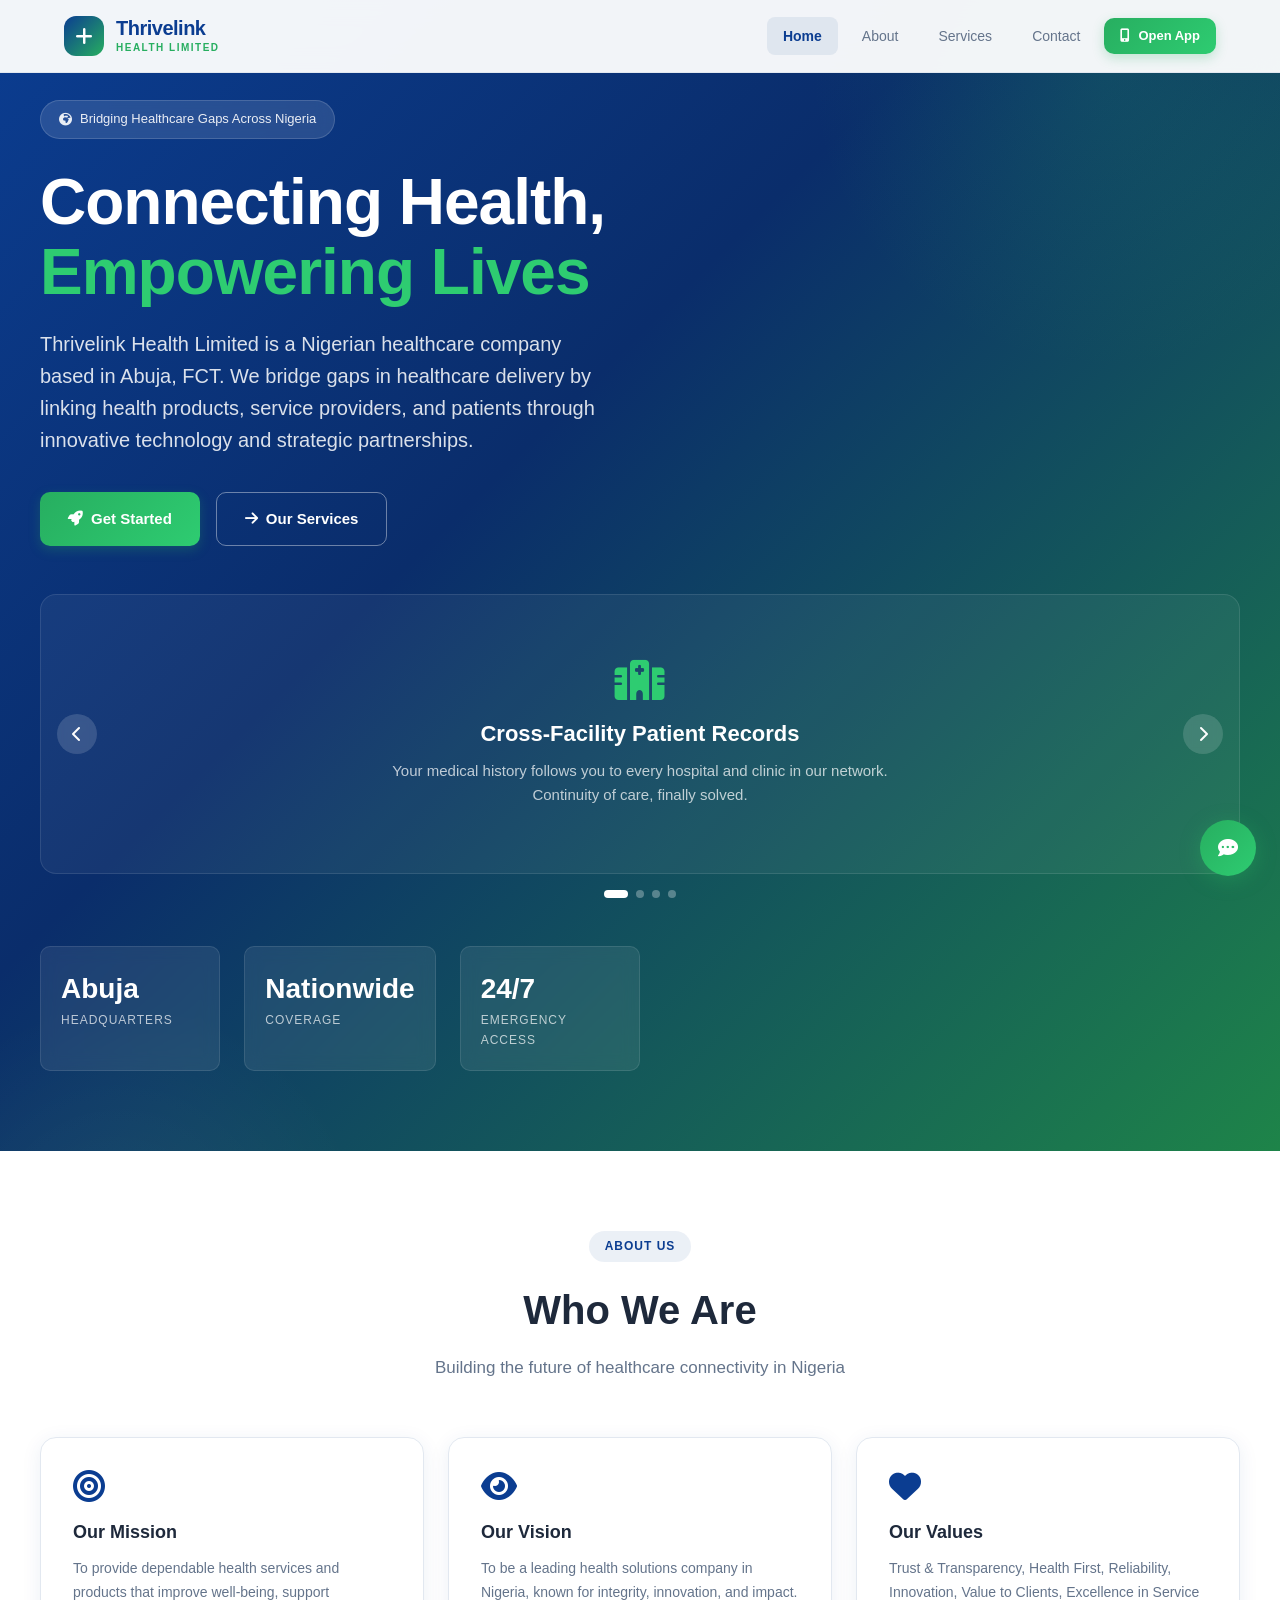
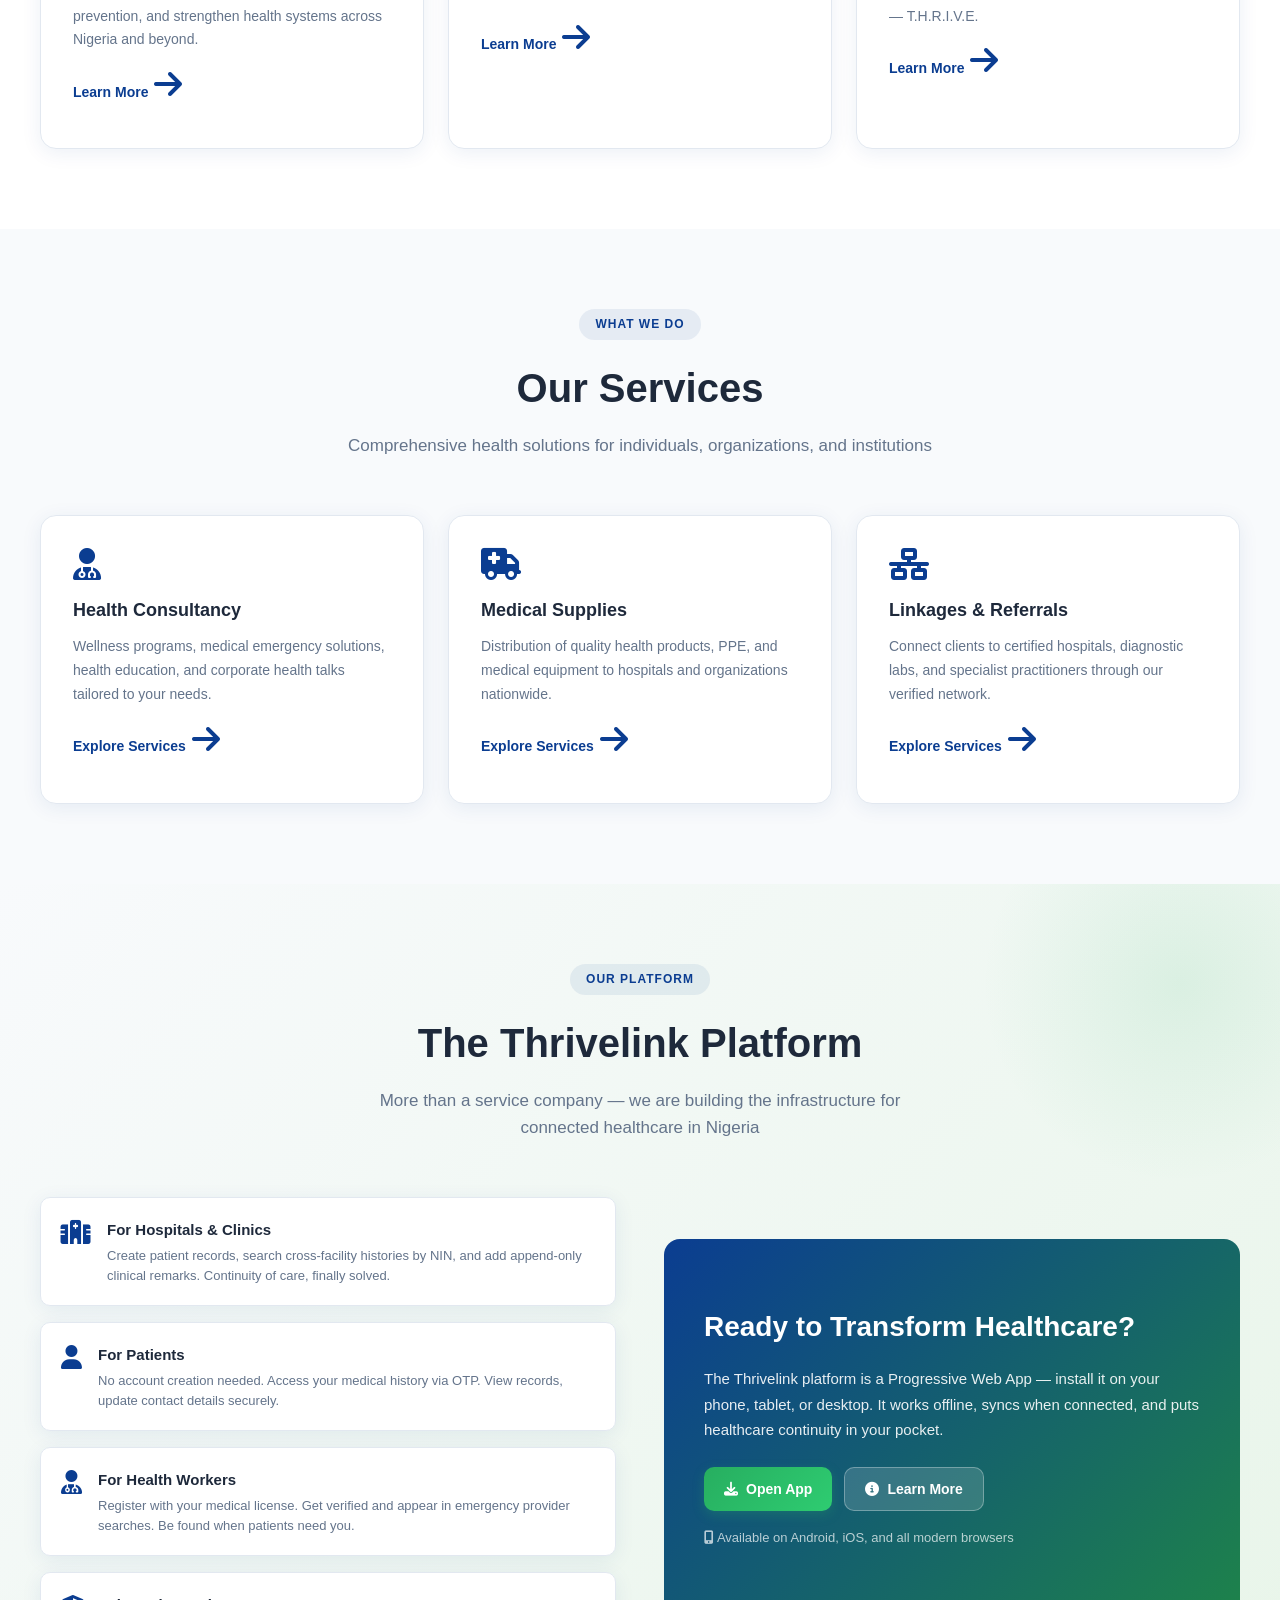
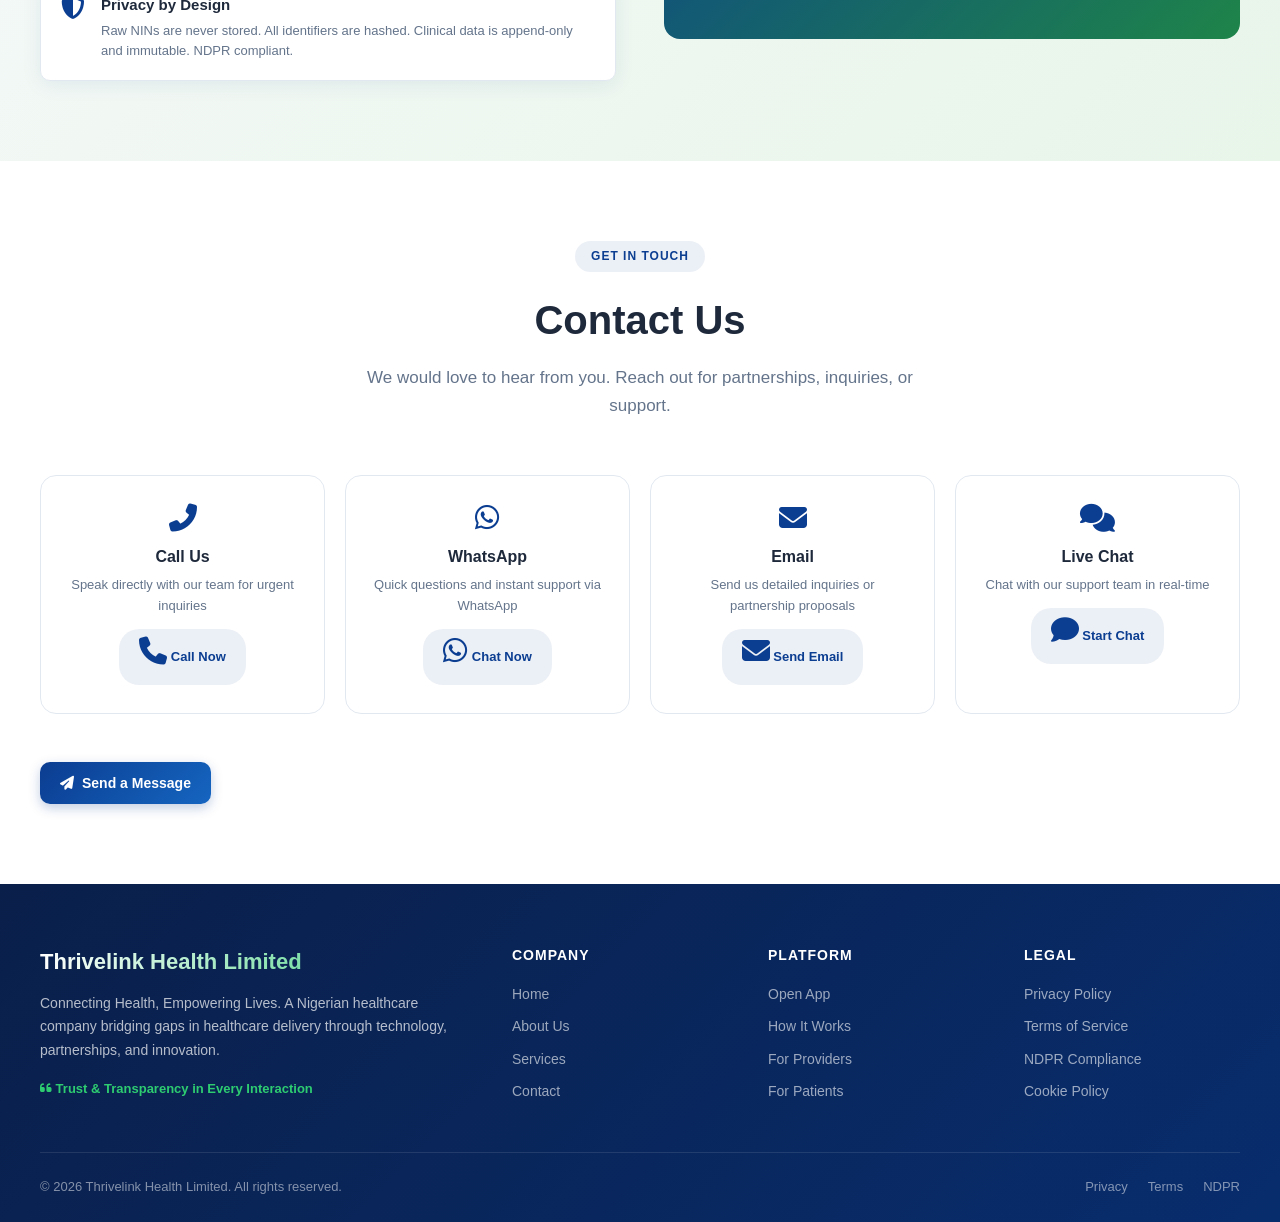
==== index.html @ 3311fa69 "Add files via upload" ====
<!DOCTYPE html>
<html lang="en">
<head>
<meta charset="UTF-8">
<meta name="viewport" content="width=device-width, initial-scale=1.0, maximum-scale=1.0, user-scalable=no">
<meta name="theme-color" content="#0B3D91">
<meta name="description" content="Thrivelink Health Limited — Connecting Health, Empowering Lives. Cross-facility patient medical records, health consultancy, and emergency care across Nigeria.">
<title>Thrivelink Health Limited</title>
<link rel="stylesheet" href="styles.css">
<link rel="stylesheet" href="https://cdnjs.cloudflare.com/ajax/libs/font-awesome/6.5.1/css/all.min.css">
<link rel="icon" href="data:image/svg+xml,%3Csvg xmlns='http://www.w3.org/2000/svg' viewBox='0 0 100 100'%3E%3Crect fill='%230B3D91' width='100' height='100' rx='20'/%3E%3Cpath fill='%2327AE60' d='M50 15 L55 35 L75 35 L60 50 L65 70 L50 58 L35 70 L40 50 L25 35 L45 35 Z'/%3E%3C/svg%3E">
</head>
<body>

<!-- TOAST -->
<div class="toast-container" id="toastContainer"></div>

<!-- HEADER -->
<header class="header">
  <div class="header-inner">
    <a href="index.html" class="header-logo">
      <div class="logo-mark"><i class="fas fa-plus"></i></div>
      <div class="logo-text-group">
        <div class="logo-name">Thrivelink</div>
        <div class="logo-tag">Health Limited</div>
      </div>
    </a>
    <nav class="header-nav">
      <a href="index.html" class="nav-link active">Home</a>
      <a href="about.html" class="nav-link">About</a>
      <a href="services.html" class="nav-link">Services</a>
      <a href="contact.html" class="nav-link">Contact</a>
      <a href="app.html" class="btn btn-green btn-sm"><i class="fas fa-mobile-alt"></i> Open App</a>
    </nav>
    <button class="mobile-menu-btn" onclick="toggleMobileNav()"><i class="fas fa-bars"></i></button>
  </div>
</header>

<!-- MOBILE NAV -->
<div class="mobile-nav-overlay" id="mobileNavOverlay" onclick="toggleMobileNav()"></div>
<div class="mobile-nav" id="mobileNav">
  <a href="index.html" class="nav-link" style="color:var(--deep-blue);font-weight:700;">Home</a>
  <a href="about.html" class="nav-link">About</a>
  <a href="services.html" class="nav-link">Services</a>
  <a href="contact.html" class="nav-link">Contact</a>
  <a href="app.html" class="btn btn-green"><i class="fas fa-mobile-alt"></i> Open App</a>
</div>

<!-- HERO -->
<section class="hero" id="home">
  <div class="hero-inner">
    <div class="hero-badge">
      <i class="fas fa-globe-africa"></i> Bridging Healthcare Gaps Across Nigeria
    </div>
    <h1>Connecting Health,<br><span class="highlight">Empowering Lives</span></h1>
    <p>Thrivelink Health Limited is a Nigerian healthcare company based in Abuja, FCT. We bridge gaps in healthcare delivery by linking health products, service providers, and patients through innovative technology and strategic partnerships.</p>
    <div class="hero-cta">
      <a href="app.html" class="btn btn-green"><i class="fas fa-rocket"></i> Get Started</a>
      <a href="services.html" class="btn btn-outline"><i class="fas fa-arrow-right"></i> Our Services</a>
    </div>

    <!-- SLIDESHOW -->
    <div class="slideshow-wrap">
      <div class="slideshow-container">
        <div class="slide active">
          <div class="slide-content">
            <i class="fas fa-hospital"></i>
            <h3>Cross-Facility Patient Records</h3>
            <p>Your medical history follows you to every hospital and clinic in our network. Continuity of care, finally solved.</p>
          </div>
        </div>
        <div class="slide">
          <div class="slide-content">
            <i class="fas fa-ambulance"></i>
            <h3>Emergency Care Access</h3>
            <p>Find the nearest hospital or health worker instantly when it matters most. Every second counts.</p>
          </div>
        </div>
        <div class="slide">
          <div class="slide-content">
            <i class="fas fa-shield-alt"></i>
            <h3>NIN-Hashed Security</h3>
            <p>Your National ID is never stored in plain text. Privacy by design. NDPR compliant from day one.</p>
          </div>
        </div>
        <div class="slide">
          <div class="slide-content">
            <i class="fas fa-mobile-alt"></i>
            <h3>Installable Web App</h3>
            <p>Add Thrivelink to your home screen. Works offline. Always available. No app store required.</p>
          </div>
        </div>
        <button class="slide-nav prev" onclick="prevSlide()"><i class="fas fa-chevron-left"></i></button>
        <button class="slide-nav next" onclick="nextSlide()"><i class="fas fa-chevron-right"></i></button>
      </div>
      <div class="slide-dots">
        <button class="slide-dot active" onclick="goToSlide(0)"></button>
        <button class="slide-dot" onclick="goToSlide(1)"></button>
        <button class="slide-dot" onclick="goToSlide(2)"></button>
        <button class="slide-dot" onclick="goToSlide(3)"></button>
      </div>
    </div>

    <div class="hero-stats">
      <div class="hero-stat">
        <div class="num">Abuja</div>
        <div class="label">Headquarters</div>
      </div>
      <div class="hero-stat">
        <div class="num">Nationwide</div>
        <div class="label">Coverage</div>
      </div>
      <div class="hero-stat">
        <div class="num">24/7</div>
        <div class="label">Emergency Access</div>
      </div>
    </div>
  </div>
</section>

<!-- ABOUT PREVIEW -->
<section class="section" id="about">
  <div class="section-inner">
    <div class="section-header">
      <div class="badge">About Us</div>
      <h2>Who We Are</h2>
      <p>Building the future of healthcare connectivity in Nigeria</p>
    </div>
    <div class="preview-grid">
      <div class="preview-card">
        <i class="fas fa-bullseye"></i>
        <h3>Our Mission</h3>
        <p>To provide dependable health services and products that improve well-being, support prevention, and strengthen health systems across Nigeria and beyond.</p>
        <a href="about.html" class="read-more">Learn More <i class="fas fa-arrow-right"></i></a>
      </div>
      <div class="preview-card">
        <i class="fas fa-eye"></i>
        <h3>Our Vision</h3>
        <p>To be a leading health solutions company in Nigeria, known for integrity, innovation, and impact.</p>
        <a href="about.html" class="read-more">Learn More <i class="fas fa-arrow-right"></i></a>
      </div>
      <div class="preview-card">
        <i class="fas fa-heart"></i>
        <h3>Our Values</h3>
        <p>Trust & Transparency, Health First, Reliability, Innovation, Value to Clients, Excellence in Service — T.H.R.I.V.E.</p>
        <a href="about.html" class="read-more">Learn More <i class="fas fa-arrow-right"></i></a>
      </div>
    </div>
  </div>
</section>

<!-- SERVICES PREVIEW -->
<section class="section" style="background: var(--off-white);">
  <div class="section-inner">
    <div class="section-header">
      <div class="badge">What We Do</div>
      <h2>Our Services</h2>
      <p>Comprehensive health solutions for individuals, organizations, and institutions</p>
    </div>
    <div class="preview-grid">
      <div class="preview-card">
        <i class="fas fa-user-md"></i>
        <h3>Health Consultancy</h3>
        <p>Wellness programs, medical emergency solutions, health education, and corporate health talks tailored to your needs.</p>
        <a href="services.html" class="read-more">Explore Services <i class="fas fa-arrow-right"></i></a>
      </div>
      <div class="preview-card">
        <i class="fas fa-truck-medical"></i>
        <h3>Medical Supplies</h3>
        <p>Distribution of quality health products, PPE, and medical equipment to hospitals and organizations nationwide.</p>
        <a href="services.html" class="read-more">Explore Services <i class="fas fa-arrow-right"></i></a>
      </div>
      <div class="preview-card">
        <i class="fas fa-network-wired"></i>
        <h3>Linkages & Referrals</h3>
        <p>Connect clients to certified hospitals, diagnostic labs, and specialist practitioners through our verified network.</p>
        <a href="services.html" class="read-more">Explore Services <i class="fas fa-arrow-right"></i></a>
      </div>
    </div>
  </div>
</section>

<!-- PLATFORM CTA -->
<section class="section platform-section" id="platform">
  <div class="section-inner">
    <div class="section-header">
      <div class="badge">Our Platform</div>
      <h2>The Thrivelink Platform</h2>
      <p>More than a service company — we are building the infrastructure for connected healthcare in Nigeria</p>
    </div>
    <div class="platform-grid">
      <div class="platform-features">
        <div class="platform-feature">
          <i class="fas fa-hospital"></i>
          <div>
            <h4>For Hospitals & Clinics</h4>
            <p>Create patient records, search cross-facility histories by NIN, and add append-only clinical remarks. Continuity of care, finally solved.</p>
          </div>
        </div>
        <div class="platform-feature">
          <i class="fas fa-user"></i>
          <div>
            <h4>For Patients</h4>
            <p>No account creation needed. Access your medical history via OTP. View records, update contact details securely.</p>
          </div>
        </div>
        <div class="platform-feature">
          <i class="fas fa-user-md"></i>
          <div>
            <h4>For Health Workers</h4>
            <p>Register with your medical license. Get verified and appear in emergency provider searches. Be found when patients need you.</p>
          </div>
        </div>
        <div class="platform-feature">
          <i class="fas fa-shield-alt"></i>
          <div>
            <h4>Privacy by Design</h4>
            <p>Raw NINs are never stored. All identifiers are hashed. Clinical data is append-only and immutable. NDPR compliant.</p>
          </div>
        </div>
      </div>
      <div class="platform-visual">
        <h3>Ready to Transform Healthcare?</h3>
        <p>The Thrivelink platform is a Progressive Web App — install it on your phone, tablet, or desktop. It works offline, syncs when connected, and puts healthcare continuity in your pocket.</p>
        <div class="platform-cta">
          <a href="app.html" class="btn btn-green"><i class="fas fa-download"></i> Open App</a>
          <a href="services.html" class="btn" style="background:rgba(255,255,255,0.15);color:white;border:1px solid rgba(255,255,255,0.3);"><i class="fas fa-info-circle"></i> Learn More</a>
        </div>
        <p style="font-size:13px;opacity:0.7;margin-top:16px;"><i class="fas fa-mobile-alt"></i> Available on Android, iOS, and all modern browsers</p>
      </div>
    </div>
  </div>
</section>

<!-- CONTACT PREVIEW -->
<section class="section" id="contact">
  <div class="section-inner">
    <div class="section-header">
      <div class="badge">Get in Touch</div>
      <h2>Contact Us</h2>
      <p>We would love to hear from you. Reach out for partnerships, inquiries, or support.</p>
    </div>
    <div class="contact-grid">
      <div class="contact-card" onclick="contactNotAvailable('phone')">
        <div class="cc-icon"><i class="fas fa-phone-alt"></i></div>
        <h3>Call Us</h3>
        <p>Speak directly with our team for urgent inquiries</p>
        <span class="cc-action"><i class="fas fa-phone"></i> Call Now</span>
      </div>
      <div class="contact-card" onclick="contactNotAvailable('whatsapp')">
        <div class="cc-icon"><i class="fab fa-whatsapp"></i></div>
        <h3>WhatsApp</h3>
        <p>Quick questions and instant support via WhatsApp</p>
        <span class="cc-action"><i class="fab fa-whatsapp"></i> Chat Now</span>
      </div>
      <div class="contact-card" onclick="contactNotAvailable('email')">
        <div class="cc-icon"><i class="fas fa-envelope"></i></div>
        <h3>Email</h3>
        <p>Send us detailed inquiries or partnership proposals</p>
        <span class="cc-action"><i class="fas fa-envelope"></i> Send Email</span>
      </div>
      <div class="contact-card" onclick="toggleChat()">
        <div class="cc-icon"><i class="fas fa-comments"></i></div>
        <h3>Live Chat</h3>
        <p>Chat with our support team in real-time</p>
        <span class="cc-action"><i class="fas fa-comment"></i> Start Chat</span>
      </div>
    </div>
    <div class="text-center">
      <a href="contact.html" class="btn btn-primary"><i class="fas fa-paper-plane"></i> Send a Message</a>
    </div>
  </div>
</section>

<!-- FOOTER -->
<footer class="footer">
  <div class="footer-inner">
    <div class="footer-grid">
      <div class="footer-brand">
        <div class="footer-logo">Thrivelink Health Limited</div>
        <p>Connecting Health, Empowering Lives. A Nigerian healthcare company bridging gaps in healthcare delivery through technology, partnerships, and innovation.</p>
        <div class="footer-tagline"><i class="fas fa-quote-left"></i> Trust & Transparency in Every Interaction</div>
      </div>
      <div class="footer-col">
        <h4>Company</h4>
        <a href="index.html">Home</a>
        <a href="about.html">About Us</a>
        <a href="services.html">Services</a>
        <a href="contact.html">Contact</a>
      </div>
      <div class="footer-col">
        <h4>Platform</h4>
        <a href="app.html">Open App</a>
        <a href="services.html#platform">How It Works</a>
        <a href="about.html">For Providers</a>
        <a href="about.html">For Patients</a>
      </div>
      <div class="footer-col">
        <h4>Legal</h4>
        <a href="#" onclick="showToast('Privacy Policy page coming soon', 'info'); return false;">Privacy Policy</a>
        <a href="#" onclick="showToast('Terms of Service page coming soon', 'info'); return false;">Terms of Service</a>
        <a href="#" onclick="showToast('NDPR Compliance page coming soon', 'info'); return false;">NDPR Compliance</a>
        <a href="#" onclick="showToast('Cookie Policy page coming soon', 'info'); return false;">Cookie Policy</a>
      </div>
    </div>
    <div class="footer-bottom">
      <p>© 2026 Thrivelink Health Limited. All rights reserved.</p>
      <div class="footer-links">
        <a href="#" onclick="showToast('Privacy Policy page coming soon', 'info'); return false;">Privacy</a>
        <a href="#" onclick="showToast('Terms of Service page coming soon', 'info'); return false;">Terms</a>
        <a href="#" onclick="showToast('NDPR Compliance page coming soon', 'info'); return false;">NDPR</a>
      </div>
    </div>
  </div>
</footer>

<!-- FAB CHAT -->
<button class="fab-chat" onclick="toggleChat()" title="Chat with Support"><i class="fas fa-comment-dots"></i></button>
<div class="chat-widget" id="chatWidget">
  <div class="chat-header">
    <i class="fas fa-robot"></i>
    <div>
      <h4>Thrivelink Support</h4>
      <p>Typically replies instantly</p>
    </div>
    <button class="ch-close" onclick="toggleChat()"><i class="fas fa-times"></i></button>
  </div>
  <div class="chat-body" id="chatBody">
    <div class="chat-msg bot">Hello! Welcome to Thrivelink Health. How can I assist you today?</div>
  </div>
  <div class="chat-footer">
    <input type="text" id="chatInput" placeholder="Type a message..." onkeydown="if(event.key==='Enter')sendChatMessage()">
    <button onclick="sendChatMessage()"><i class="fas fa-paper-plane"></i></button>
  </div>
</div>

<script src="script.js"></script>
</body>
</html>
---- styles.css ----
/* Thrivelink Health — Brand Website */
:root {
  --deep-blue: #0B3D91;
  --deep-blue-dark: #082d6d;
  --deep-blue-light: #1565C0;
  --green: #27AE60;
  --green-light: #2ECC71;
  --green-dark: #1E8449;
  --white: #FFFFFF;
  --off-white: #F8FAFC;
  --light-gray: #F1F5F9;
  --text: #1E293B;
  --text-light: #64748B;
  --text-muted: #94A3B8;
  --border: #E2E8F0;
  --danger: #DC2626;
  --shadow: 0 4px 20px rgba(11,61,145,0.08);
  --shadow-lg: 0 12px 40px rgba(11,61,145,0.12);
  --radius: 16px;
  --radius-sm: 10px;
}
* { margin:0; padding:0; box-sizing:border-box; -webkit-tap-highlight-color:transparent; }
html { scroll-behavior:smooth; }
body {
  font-family: -apple-system, BlinkMacSystemFont, 'Segoe UI', Roboto, 'Helvetica Neue', Arial, sans-serif;
  background: var(--white); color: var(--text); line-height: 1.6; overflow-x: hidden;
}
::-webkit-scrollbar { width: 6px; }
::-webkit-scrollbar-track { background: var(--light-gray); }
::-webkit-scrollbar-thumb { background: var(--deep-blue); border-radius: 3px; }

/* === HEADER === */
.header {
  position: fixed; top:0; left:0; right:0; z-index: 1000;
  background: rgba(255,255,255,0.95); backdrop-filter: blur(12px);
  border-bottom: 1px solid var(--border); transition: all 0.3s ease;
}
.header-inner {
  max-width: 1200px; margin:0 auto; padding: 0 24px;
  display: flex; align-items: center; justify-content: space-between; height: 72px;
}
.header-logo {
  display: flex; align-items: center; gap: 12px; text-decoration: none;
}
.header-logo .logo-mark {
  width: 40px; height: 40px; border-radius: 12px;
  background: linear-gradient(135deg, var(--deep-blue), var(--green));
  display: flex; align-items: center; justify-content: center;
  color: white; font-size: 20px; font-weight: 800;
}
.header-logo .logo-text-group { display: flex; flex-direction: column; }
.header-logo .logo-name {
  font-size: 20px; font-weight: 800; color: var(--deep-blue);
  letter-spacing: -0.5px; line-height: 1.2;
}
.header-logo .logo-tag {
  font-size: 10px; color: var(--green); font-weight: 600;
  letter-spacing: 1.5px; text-transform: uppercase;
}
.header-nav { display: flex; align-items: center; gap: 8px; }
.nav-link {
  padding: 8px 16px; border-radius: 8px; text-decoration: none;
  color: var(--text-light); font-size: 14px; font-weight: 500;
  transition: all 0.2s; border: none; background: none; cursor: pointer;
}
.nav-link:hover { color: var(--deep-blue); background: rgba(11,61,145,0.04); }
.nav-link.active { color: var(--deep-blue); background: rgba(11,61,145,0.08); font-weight: 600; }
.btn {
  display: inline-flex; align-items: center; justify-content: center; gap: 8px;
  padding: 10px 20px; border-radius: var(--radius-sm); border: none;
  font-size: 14px; font-weight: 600; cursor: pointer; transition: all 0.2s;
  text-decoration: none;
}
.btn-primary {
  background: linear-gradient(135deg, var(--deep-blue), var(--deep-blue-light));
  color: white; box-shadow: 0 4px 12px rgba(11,61,145,0.25);
}
.btn-primary:hover { transform: translateY(-1px); box-shadow: 0 6px 20px rgba(11,61,145,0.35); }
.btn-green {
  background: linear-gradient(135deg, var(--green), var(--green-light));
  color: white; box-shadow: 0 4px 12px rgba(39,174,96,0.25);
}
.btn-green:hover { transform: translateY(-1px); box-shadow: 0 6px 20px rgba(39,174,96,0.35); }
.btn-outline {
  background: transparent; color: var(--deep-blue); border: 1.5px solid var(--deep-blue);
}
.btn-outline:hover { background: rgba(11,61,145,0.04); }
.btn-sm { padding: 8px 16px; font-size: 13px; }
.mobile-menu-btn { display: none; width: 40px; height: 40px; border-radius: 10px; border: none; background: var(--light-gray); font-size: 18px; cursor: pointer; align-items: center; justify-content: center; }

/* === MOBILE NAV === */
.mobile-nav {
  position: fixed; top: 0; right: -100%; width: 80%; max-width: 320px; height: 100vh;
  background: white; z-index: 1001; box-shadow: -4px 0 30px rgba(0,0,0,0.1);
  transition: right 0.3s ease; padding: 80px 24px 24px; overflow-y: auto;
}
.mobile-nav.open { right: 0; }
.mobile-nav-overlay {
  position: fixed; inset: 0; background: rgba(0,0,0,0.4); z-index: 1000;
  opacity: 0; visibility: hidden; transition: all 0.3s;
}
.mobile-nav-overlay.open { opacity: 1; visibility: visible; }
.mobile-nav .nav-link { display: block; padding: 14px 0; font-size: 16px; border-bottom: 1px solid var(--border); border-radius: 0; }
.mobile-nav .btn { width: 100%; margin-top: 16px; justify-content: center; }

/* === HERO === */
.hero {
  min-height: 100vh; display: flex; align-items: center;
  background: linear-gradient(135deg, var(--deep-blue) 0%, #0a2d6b 40%, var(--green-dark) 100%);
  position: relative; overflow: hidden; padding: 100px 24px 80px;
}
.hero::before {
  content: ''; position: absolute; top: -20%; right: -10%; width: 600px; height: 600px;
  background: radial-gradient(circle, rgba(39,174,96,0.15) 0%, transparent 70%); border-radius: 50%;
}
.hero::after {
  content: ''; position: absolute; bottom: -30%; left: -10%; width: 500px; height: 500px;
  background: radial-gradient(circle, rgba(255,255,255,0.05) 0%, transparent 70%); border-radius: 50%;
}
.hero-inner { max-width: 1200px; margin: 0 auto; width: 100%; position: relative; z-index: 1; }
.hero-badge {
  display: inline-flex; align-items: center; gap: 8px;
  background: rgba(255,255,255,0.12); backdrop-filter: blur(8px);
  padding: 8px 18px; border-radius: 30px; font-size: 13px; color: rgba(255,255,255,0.9);
  margin-bottom: 28px; border: 1px solid rgba(255,255,255,0.15);
}
.hero h1 {
  font-size: clamp(36px, 5vw, 64px); font-weight: 800; color: white;
  line-height: 1.1; margin-bottom: 20px; letter-spacing: -1px;
}
.hero h1 .highlight { color: var(--green-light); }
.hero p {
  font-size: clamp(16px, 2vw, 20px); color: rgba(255,255,255,0.85);
  max-width: 560px; margin-bottom: 36px; line-height: 1.6;
}
.hero-cta { display: flex; gap: 16px; flex-wrap: wrap; }
.hero-cta .btn { padding: 14px 28px; font-size: 15px; }
.hero-cta .btn-outline { border-color: rgba(255,255,255,0.4); color: white; }
.hero-cta .btn-outline:hover { background: rgba(255,255,255,0.1); border-color: white; }

/* === SLIDESHOW === */
.slideshow-wrap { margin-top: 48px; position: relative; }
.slideshow-container {
  position: relative; overflow: hidden; border-radius: var(--radius);
  height: 280px; background: rgba(255,255,255,0.05); border: 1px solid rgba(255,255,255,0.1);
}
.slide {
  position: absolute; inset: 0; opacity: 0; transition: opacity 0.8s ease;
  display: flex; align-items: center; justify-content: center;
}
.slide.active { opacity: 1; }
.slide-content { text-align: center; color: white; padding: 40px; max-width: 600px; }
.slide-content i { font-size: 40px; margin-bottom: 16px; color: var(--green-light); }
.slide-content h3 { font-size: 22px; font-weight: 700; margin-bottom: 8px; }
.slide-content p { font-size: 15px; opacity: 0.85; margin: 0; }
.slide-nav {
  position: absolute; top: 50%; transform: translateY(-50%);
  width: 40px; height: 40px; border-radius: 50%; border: none;
  background: rgba(255,255,255,0.15); color: white; font-size: 16px;
  cursor: pointer; display: flex; align-items: center; justify-content: center;
  transition: all 0.2s; backdrop-filter: blur(4px);
}
.slide-nav:hover { background: rgba(255,255,255,0.3); }
.slide-nav.prev { left: 16px; }
.slide-nav.next { right: 16px; }
.slide-dots { display: flex; justify-content: center; gap: 8px; margin-top: 16px; }
.slide-dot { width: 8px; height: 8px; border-radius: 50%; background: rgba(255,255,255,0.3); cursor: pointer; transition: all 0.3s; border: none; }
.slide-dot.active { background: white; width: 24px; border-radius: 4px; }

/* === HERO STATS === */
.hero-stats {
  display: grid; grid-template-columns: repeat(3, 1fr); gap: 24px;
  margin-top: 48px; max-width: 600px;
}
.hero-stat {
  background: rgba(255,255,255,0.08); backdrop-filter: blur(8px);
  border-radius: var(--radius-sm); padding: 20px; border: 1px solid rgba(255,255,255,0.1);
}
.hero-stat .num { font-size: 28px; font-weight: 800; color: white; }
.hero-stat .label { font-size: 12px; color: rgba(255,255,255,0.7); text-transform: uppercase; letter-spacing: 1px; }

/* === SECTIONS === */
.section { padding: 80px 24px; }
.section-inner { max-width: 1200px; margin: 0 auto; }
.section-header { text-align: center; margin-bottom: 56px; }
.section-header .badge {
  display: inline-block; padding: 6px 16px; border-radius: 20px;
  background: rgba(11,61,145,0.08); color: var(--deep-blue);
  font-size: 12px; font-weight: 700; text-transform: uppercase; letter-spacing: 1px;
  margin-bottom: 16px;
}
.section-header h2 { font-size: clamp(28px, 3.5vw, 40px); font-weight: 800; color: var(--text); margin-bottom: 12px; }
.section-header p { font-size: 17px; color: var(--text-light); max-width: 600px; margin: 0 auto; }

/* === PREVIEW CARDS (for index page) === */
.preview-grid { display: grid; grid-template-columns: repeat(auto-fit, minmax(300px, 1fr)); gap: 24px; }
.preview-card {
  background: white; border-radius: var(--radius); padding: 32px;
  border: 1px solid var(--border); box-shadow: var(--shadow);
  transition: all 0.3s ease;
}
.preview-card:hover { transform: translateY(-4px); box-shadow: var(--shadow-lg); border-color: var(--deep-blue); }
.preview-card i { font-size: 32px; color: var(--deep-blue); margin-bottom: 16px; }
.preview-card h3 { font-size: 18px; font-weight: 700; margin-bottom: 10px; }
.preview-card p { font-size: 14px; color: var(--text-light); line-height: 1.7; margin-bottom: 16px; }
.preview-card .read-more { color: var(--deep-blue); font-weight: 600; font-size: 14px; text-decoration: none; display: inline-flex; align-items: center; gap: 6px; }
.preview-card .read-more:hover { gap: 10px; }

/* === ABOUT PAGE === */
.about-grid { display: grid; grid-template-columns: 1fr 1fr; gap: 48px; align-items: center; }
.about-content h3 { font-size: 28px; font-weight: 700; margin-bottom: 16px; color: var(--deep-blue); }
.about-content p { font-size: 15px; color: var(--text-light); line-height: 1.8; margin-bottom: 16px; }
.about-values { display: grid; grid-template-columns: 1fr 1fr; gap: 12px; margin-top: 24px; }
.value-item {
  display: flex; align-items: center; gap: 10px; padding: 12px 16px;
  background: var(--off-white); border-radius: var(--radius-sm); border: 1px solid var(--border);
}
.value-item .v-letter {
  width: 32px; height: 32px; border-radius: 8px;
  background: linear-gradient(135deg, var(--deep-blue), var(--green));
  color: white; display: flex; align-items: center; justify-content: center;
  font-size: 14px; font-weight: 800;
}
.value-item .v-text { font-size: 13px; font-weight: 600; color: var(--text); }
.about-visual {
  background: linear-gradient(135deg, var(--deep-blue), var(--green));
  border-radius: var(--radius); padding: 40px; min-height: 400px;
  display: flex; flex-direction: column; justify-content: center; align-items: center;
  color: white; text-align: center; position: relative; overflow: hidden;
}
.about-visual i { font-size: 64px; margin-bottom: 20px; opacity: 0.9; }
.about-visual h4 { font-size: 24px; font-weight: 700; margin-bottom: 12px; }
.about-visual p { font-size: 15px; opacity: 0.9; line-height: 1.6; }

/* === SERVICES PAGE === */
.services-grid { display: grid; grid-template-columns: repeat(auto-fit, minmax(300px, 1fr)); gap: 24px; }
.service-card {
  background: white; border-radius: var(--radius); padding: 32px;
  border: 1px solid var(--border); box-shadow: var(--shadow);
  transition: all 0.3s ease; position: relative; overflow: hidden;
}
.service-card:hover { transform: translateY(-4px); box-shadow: var(--shadow-lg); border-color: var(--deep-blue); }
.service-card::before {
  content: ''; position: absolute; top: 0; left: 0; right: 0; height: 4px;
  background: linear-gradient(90deg, var(--deep-blue), var(--green));
}
.service-card i { font-size: 28px; color: var(--deep-blue); margin-bottom: 16px; }
.service-card h3 { font-size: 18px; font-weight: 700; margin-bottom: 10px; }
.service-card p { font-size: 14px; color: var(--text-light); line-height: 1.7; }

/* === PLATFORM SECTION === */
.platform-section { background: linear-gradient(135deg, var(--off-white), #E8F5E9); position: relative; overflow: hidden; }
.platform-section::before {
  content: ''; position: absolute; top: -100px; right: -100px; width: 400px; height: 400px;
  background: radial-gradient(circle, rgba(39,174,96,0.1) 0%, transparent 70%);
}
.platform-grid { display: grid; grid-template-columns: 1fr 1fr; gap: 48px; align-items: center; }
.platform-features { display: flex; flex-direction: column; gap: 16px; }
.platform-feature {
  display: flex; gap: 16px; padding: 20px; background: white;
  border-radius: var(--radius-sm); border: 1px solid var(--border); box-shadow: var(--shadow);
}
.platform-feature i { font-size: 24px; color: var(--deep-blue); flex-shrink: 0; margin-top: 2px; }
.platform-feature h4 { font-size: 15px; font-weight: 700; margin-bottom: 4px; }
.platform-feature p { font-size: 13px; color: var(--text-light); line-height: 1.5; }
.platform-visual {
  background: linear-gradient(135deg, var(--deep-blue), var(--green-dark));
  border-radius: var(--radius); padding: 40px; color: white;
  display: flex; flex-direction: column; justify-content: center; min-height: 400px;
}
.platform-visual h3 { font-size: 28px; font-weight: 700; margin-bottom: 16px; }
.platform-visual p { font-size: 15px; opacity: 0.9; line-height: 1.7; margin-bottom: 24px; }
.platform-visual .platform-cta { display: flex; gap: 12px; flex-wrap: wrap; }

/* === CONTACT PAGE === */
.contact-grid { display: grid; grid-template-columns: repeat(auto-fit, minmax(260px, 1fr)); gap: 20px; margin-bottom: 48px; }
.contact-card {
  background: white; border-radius: var(--radius); padding: 28px;
  border: 1.5px solid var(--border); text-align: center;
  transition: all 0.3s; cursor: pointer; text-decoration: none; color: var(--text);
  display: block;
}
.contact-card:hover { border-color: var(--deep-blue); box-shadow: var(--shadow-lg); transform: translateY(-2px); }
.contact-card i { font-size: 28px; color: var(--deep-blue); margin-bottom: 12px; }
.contact-card h3 { font-size: 16px; font-weight: 700; margin-bottom: 6px; }
.contact-card p { font-size: 13px; color: var(--text-light); margin-bottom: 12px; }
.contact-card .cc-action {
  display: inline-block; padding: 8px 20px; border-radius: 20px;
  font-size: 13px; font-weight: 600; color: var(--deep-blue); background: rgba(11,61,145,0.08);
}
.contact-card:hover .cc-action { background: var(--deep-blue); color: white; }

.contact-form-section {
  background: white; border-radius: var(--radius); padding: 40px;
  border: 1px solid var(--border); box-shadow: var(--shadow);
}
.contact-form-section h3 { font-size: 22px; font-weight: 700; margin-bottom: 8px; }
.contact-form-section > p { font-size: 14px; color: var(--text-light); margin-bottom: 28px; }
.form-row { display: grid; grid-template-columns: 1fr 1fr; gap: 16px; }
.form-group { margin-bottom: 16px; }
.form-label { display: block; font-size: 13px; font-weight: 600; color: var(--text); margin-bottom: 6px; }
.form-input, .form-textarea, .form-select {
  width: 100%; padding: 12px 16px; border: 1.5px solid var(--border);
  border-radius: var(--radius-sm); font-size: 15px; color: var(--text);
  background: var(--off-white); transition: all 0.2s; font-family: inherit;
}
.form-input:focus, .form-textarea:focus, .form-select:focus {
  outline: none; border-color: var(--deep-blue); box-shadow: 0 0 0 3px rgba(11,61,145,0.1);
}
.form-textarea { min-height: 120px; resize: vertical; }

/* === FOOTER === */
.footer {
  background: linear-gradient(135deg, #0a1f4a, var(--deep-blue-dark));
  color: white; padding: 60px 24px 24px;
}
.footer-inner { max-width: 1200px; margin: 0 auto; }
.footer-grid { display: grid; grid-template-columns: 2fr 1fr 1fr 1fr; gap: 40px; margin-bottom: 40px; }
.footer-brand .footer-logo {
  font-size: 22px; font-weight: 800; margin-bottom: 12px;
  background: linear-gradient(90deg, white, var(--green-light));
  -webkit-background-clip: text; -webkit-text-fill-color: transparent;
}
.footer-brand p { font-size: 14px; color: rgba(255,255,255,0.7); line-height: 1.7; margin-bottom: 16px; }
.footer-brand .footer-tagline { font-size: 13px; color: var(--green-light); font-weight: 600; }
.footer-col h4 { font-size: 14px; font-weight: 700; margin-bottom: 16px; color: white; text-transform: uppercase; letter-spacing: 1px; }
.footer-col a {
  display: block; color: rgba(255,255,255,0.6); text-decoration: none;
  font-size: 14px; margin-bottom: 10px; transition: all 0.2s;
}
.footer-col a:hover { color: white; padding-left: 4px; }
.footer-bottom {
  border-top: 1px solid rgba(255,255,255,0.1); padding-top: 24px;
  display: flex; justify-content: space-between; align-items: center; flex-wrap: wrap; gap: 12px;
}
.footer-bottom p { font-size: 13px; color: rgba(255,255,255,0.5); }
.footer-bottom .footer-links { display: flex; gap: 20px; }
.footer-bottom .footer-links a { color: rgba(255,255,255,0.5); text-decoration: none; font-size: 13px; }
.footer-bottom .footer-links a:hover { color: white; }

/* === FAB CHAT === */
.fab-chat {
  position: fixed; bottom: 24px; right: 24px; z-index: 900;
  width: 56px; height: 56px; border-radius: 50%;
  background: linear-gradient(135deg, var(--green), var(--green-light));
  color: white; border: none; font-size: 20px; cursor: pointer;
  box-shadow: 0 4px 20px rgba(39,174,96,0.4);
  display: flex; align-items: center; justify-content: center;
  transition: all 0.3s;
}
.fab-chat:hover { transform: scale(1.1); box-shadow: 0 6px 30px rgba(39,174,96,0.5); }
.chat-widget {
  position: fixed; bottom: 90px; right: 24px; z-index: 899;
  width: 360px; max-width: calc(100vw - 48px); height: 480px;
  background: white; border-radius: var(--radius); box-shadow: var(--shadow-lg);
  border: 1px solid var(--border); display: none; flex-direction: column;
  overflow: hidden;
}
.chat-widget.open { display: flex; }
.chat-header {
  background: linear-gradient(135deg, var(--deep-blue), var(--green));
  color: white; padding: 16px 20px; display: flex; align-items: center; gap: 12px;
}
.chat-header i { font-size: 20px; }
.chat-header h4 { font-size: 15px; font-weight: 700; }
.chat-header p { font-size: 12px; opacity: 0.8; }
.chat-header .ch-close { margin-left: auto; background: none; border: none; color: white; font-size: 18px; cursor: pointer; }
.chat-body { flex: 1; padding: 16px; overflow-y: auto; display: flex; flex-direction: column; gap: 12px; }
.chat-msg { max-width: 80%; padding: 10px 14px; border-radius: 14px; font-size: 13px; line-height: 1.5; }
.chat-msg.bot { background: var(--light-gray); color: var(--text); align-self: flex-start; border-bottom-left-radius: 4px; }
.chat-msg.user { background: linear-gradient(135deg, var(--deep-blue), var(--deep-blue-light)); color: white; align-self: flex-end; border-bottom-right-radius: 4px; }
.chat-footer { padding: 12px 16px; border-top: 1px solid var(--border); display: flex; gap: 8px; }
.chat-footer input { flex: 1; padding: 10px 14px; border: 1px solid var(--border); border-radius: 20px; font-size: 13px; outline: none; }
.chat-footer input:focus { border-color: var(--deep-blue); }
.chat-footer button { width: 36px; height: 36px; border-radius: 50%; border: none; background: var(--green); color: white; font-size: 16px; cursor: pointer; display: flex; align-items: center; justify-content: center; }

/* === TOAST === */
.toast-container { position: fixed; top: 90px; right: 24px; z-index: 2000; display: flex; flex-direction: column; gap: 8px; }
.toast {
  padding: 14px 20px; border-radius: var(--radius-sm); color: white; font-size: 14px;
  font-weight: 500; box-shadow: var(--shadow-lg); animation: toastIn 0.3s ease;
  display: flex; align-items: center; gap: 10px; max-width: 360px;
}
.toast.success { background: var(--green); }
.toast.error { background: var(--danger); }
.toast.info { background: var(--deep-blue-light); }
@keyframes toastIn { from { opacity:0; transform: translateX(20px); } to { opacity:1; transform: translateX(0); } }

/* === ANIMATIONS === */
@keyframes fadeInUp { from { opacity: 0; transform: translateY(20px); } to { opacity: 1; transform: translateY(0); } }
.animate-in { animation: fadeInUp 0.6s ease forwards; }

/* === RESPONSIVE === */
@media (max-width: 768px) {
  .header-nav { display: none; }
  .mobile-menu-btn { display: flex; }
  .hero { padding: 100px 20px 60px; min-height: auto; }
  .hero-stats { grid-template-columns: 1fr; margin-top: 40px; }
  .about-grid, .platform-grid { grid-template-columns: 1fr; }
  .about-visual, .platform-visual { min-height: 300px; }
  .services-grid, .preview-grid { grid-template-columns: 1fr; }
  .footer-grid { grid-template-columns: 1fr 1fr; }
  .form-row { grid-template-columns: 1fr; }
  .contact-grid { grid-template-columns: 1fr; }
  .chat-widget { width: calc(100vw - 32px); right: 16px; bottom: 80px; }
  .fab-chat { bottom: 16px; right: 16px; }
  .section { padding: 60px 20px; }
  .slideshow-container { height: 320px; }
}
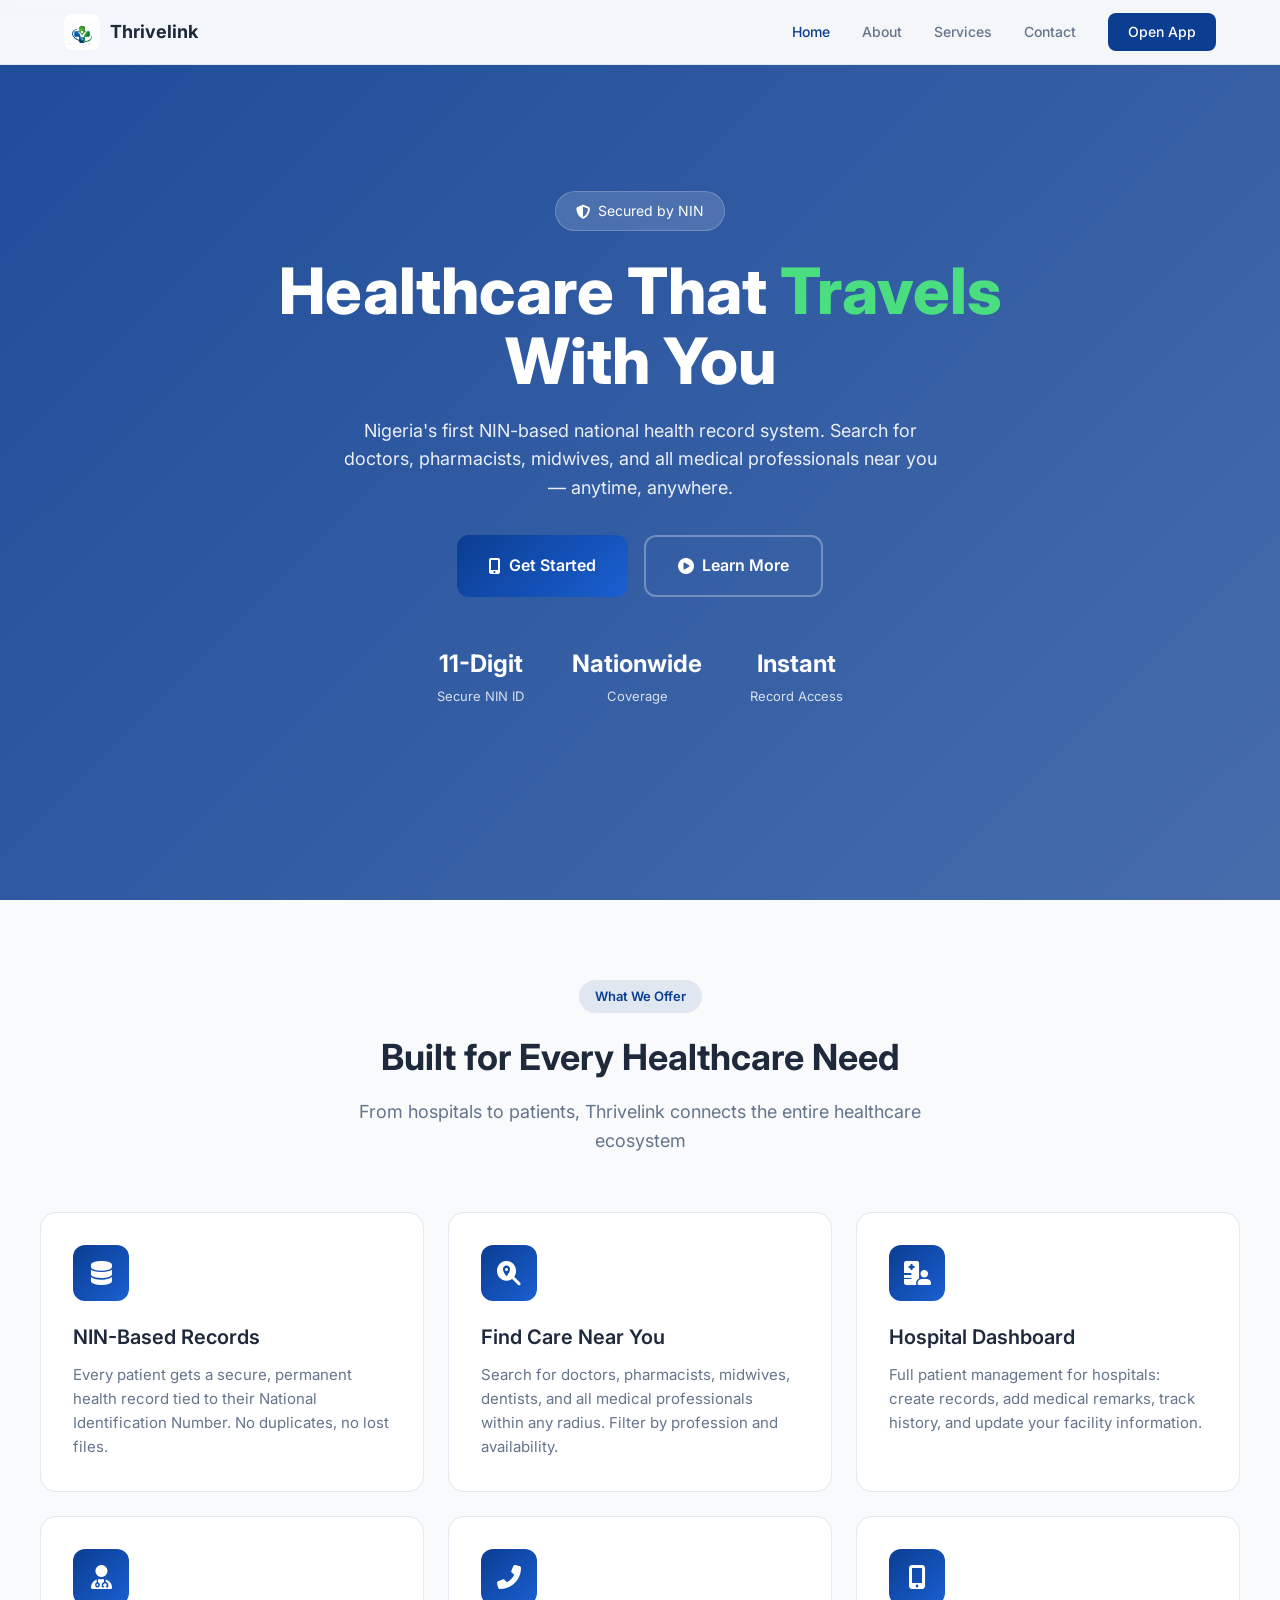
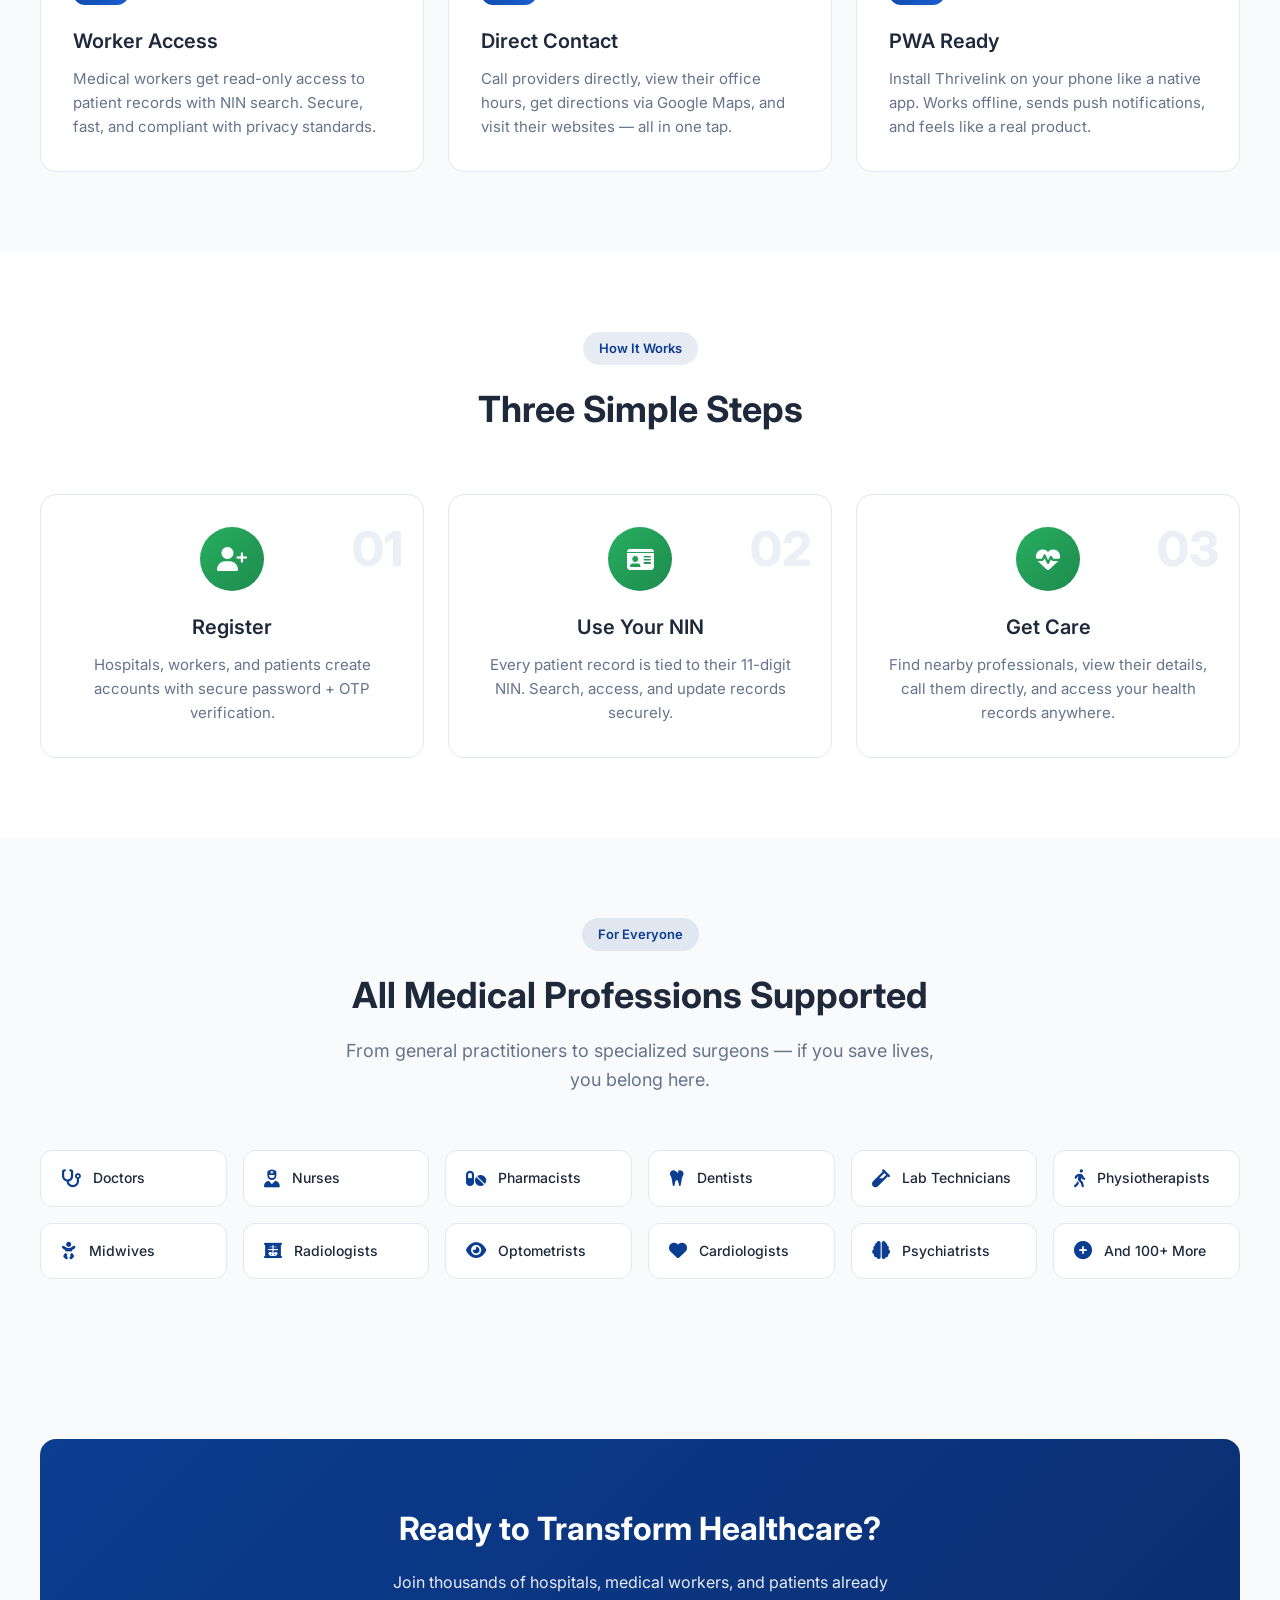
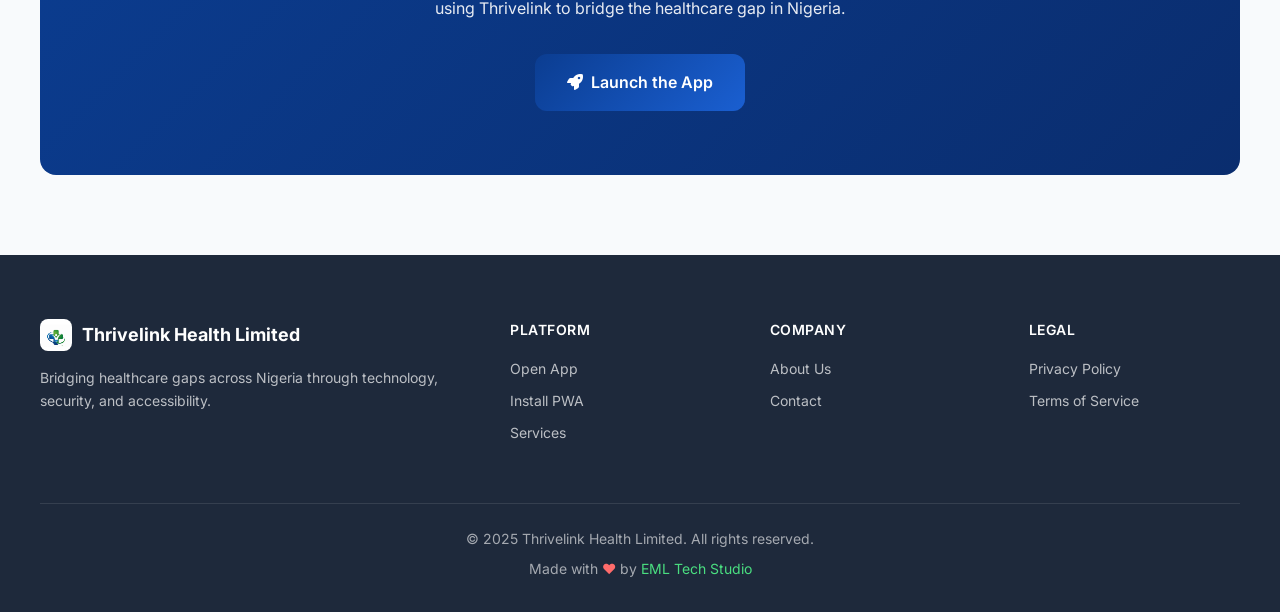
==== commit 679fafbb: "Add files via upload" ====
--- a/index.html
+++ b/index.html
@@ -1,339 +1,217 @@
 <!DOCTYPE html>
 <html lang="en">
 <head>
-<meta charset="UTF-8">
-<meta name="viewport" content="width=device-width, initial-scale=1.0, maximum-scale=1.0, user-scalable=no">
-<meta name="theme-color" content="#0B3D91">
-<meta name="description" content="Thrivelink Health Limited — Connecting Health, Empowering Lives. Cross-facility patient medical records, health consultancy, and emergency care across Nigeria.">
-<title>Thrivelink Health Limited</title>
-<link rel="stylesheet" href="styles.css">
-<link rel="stylesheet" href="https://cdnjs.cloudflare.com/ajax/libs/font-awesome/6.5.1/css/all.min.css">
-<link rel="icon" href="data:image/svg+xml,%3Csvg xmlns='http://www.w3.org/2000/svg' viewBox='0 0 100 100'%3E%3Crect fill='%230B3D91' width='100' height='100' rx='20'/%3E%3Cpath fill='%2327AE60' d='M50 15 L55 35 L75 35 L60 50 L65 70 L50 58 L35 70 L40 50 L25 35 L45 35 Z'/%3E%3C/svg%3E">
+    <meta charset="UTF-8">
+    <meta name="viewport" content="width=device-width, initial-scale=1.0">
+    <meta name="description" content="Thrivelink Health Limited - Bridging healthcare gaps in Nigeria through secure NIN-based patient records, emergency care search, and nationwide medical professional network.">
+    <meta name="keywords" content="healthcare, Nigeria, patient records, NIN, medical, hospital, doctor, pharmacist, emergency">
+    <meta name="theme-color" content="#0B3D91">
+    <title>Thrivelink Health Limited | National Healthcare Platform</title>
+    <link rel="icon" type="image/svg+xml" href="icons/icon.png">
+    <link rel="apple-touch-icon" href="icons/apple-touch-icon.png">
+    <link rel="stylesheet" href="https://cdnjs.cloudflare.com/ajax/libs/font-awesome/6.4.0/css/all.min.css">
+    <link href="https://fonts.googleapis.com/css2?family=Inter:wght@300;400;500;600;700;800;900&display=swap" rel="stylesheet">
+    <link rel="stylesheet" href="styles.css">
 </head>
 <body>
-
-<!-- TOAST -->
-<div class="toast-container" id="toastContainer"></div>
-
-<!-- HEADER -->
-<header class="header">
-  <div class="header-inner">
-    <a href="index.html" class="header-logo">
-      <div class="logo-mark"><i class="fas fa-plus"></i></div>
-      <div class="logo-text-group">
-        <div class="logo-name">Thrivelink</div>
-        <div class="logo-tag">Health Limited</div>
-      </div>
-    </a>
-    <nav class="header-nav">
-      <a href="index.html" class="nav-link active">Home</a>
-      <a href="about.html" class="nav-link">About</a>
-      <a href="services.html" class="nav-link">Services</a>
-      <a href="contact.html" class="nav-link">Contact</a>
-      <a href="app.html" class="btn btn-green btn-sm"><i class="fas fa-mobile-alt"></i> Open App</a>
+    <!-- Navigation -->
+    <nav class="navbar" id="navbar">
+        <div class="nav-container">
+            <a href="index.html" class="logo">
+                <img src="icons/icon.png" alt="Thrivelink" width="36" height="36" style="border-radius:8px;">
+                <span>Thrivelink</span>
+            </a>
+            <button class="nav-toggle" onclick="toggleNav()" aria-label="Toggle navigation">
+                <i class="fas fa-bars"></i>
+            </button>
+            <div class="nav-links" id="nav-links">
+                <a href="index.html" class="active">Home</a>
+                <a href="about.html">About</a>
+                <a href="services.html">Services</a>
+                <a href="contact.html">Contact</a>
+                <a href="app.html" class="btn-nav">Open App</a>
+            </div>
+        </div>
     </nav>
-    <button class="mobile-menu-btn" onclick="toggleMobileNav()"><i class="fas fa-bars"></i></button>
-  </div>
-</header>
-
-<!-- MOBILE NAV -->
-<div class="mobile-nav-overlay" id="mobileNavOverlay" onclick="toggleMobileNav()"></div>
-<div class="mobile-nav" id="mobileNav">
-  <a href="index.html" class="nav-link" style="color:var(--deep-blue);font-weight:700;">Home</a>
-  <a href="about.html" class="nav-link">About</a>
-  <a href="services.html" class="nav-link">Services</a>
-  <a href="contact.html" class="nav-link">Contact</a>
-  <a href="app.html" class="btn btn-green"><i class="fas fa-mobile-alt"></i> Open App</a>
-</div>
-
-<!-- HERO -->
-<section class="hero" id="home">
-  <div class="hero-inner">
-    <div class="hero-badge">
-      <i class="fas fa-globe-africa"></i> Bridging Healthcare Gaps Across Nigeria
-    </div>
-    <h1>Connecting Health,<br><span class="highlight">Empowering Lives</span></h1>
-    <p>Thrivelink Health Limited is a Nigerian healthcare company based in Abuja, FCT. We bridge gaps in healthcare delivery by linking health products, service providers, and patients through innovative technology and strategic partnerships.</p>
-    <div class="hero-cta">
-      <a href="app.html" class="btn btn-green"><i class="fas fa-rocket"></i> Get Started</a>
-      <a href="services.html" class="btn btn-outline"><i class="fas fa-arrow-right"></i> Our Services</a>
-    </div>
-
-    <!-- SLIDESHOW -->
-    <div class="slideshow-wrap">
-      <div class="slideshow-container">
-        <div class="slide active">
-          <div class="slide-content">
-            <i class="fas fa-hospital"></i>
-            <h3>Cross-Facility Patient Records</h3>
-            <p>Your medical history follows you to every hospital and clinic in our network. Continuity of care, finally solved.</p>
-          </div>
-        </div>
-        <div class="slide">
-          <div class="slide-content">
-            <i class="fas fa-ambulance"></i>
-            <h3>Emergency Care Access</h3>
-            <p>Find the nearest hospital or health worker instantly when it matters most. Every second counts.</p>
-          </div>
-        </div>
-        <div class="slide">
-          <div class="slide-content">
-            <i class="fas fa-shield-alt"></i>
-            <h3>NIN-Hashed Security</h3>
-            <p>Your National ID is never stored in plain text. Privacy by design. NDPR compliant from day one.</p>
-          </div>
-        </div>
-        <div class="slide">
-          <div class="slide-content">
-            <i class="fas fa-mobile-alt"></i>
-            <h3>Installable Web App</h3>
-            <p>Add Thrivelink to your home screen. Works offline. Always available. No app store required.</p>
-          </div>
-        </div>
-        <button class="slide-nav prev" onclick="prevSlide()"><i class="fas fa-chevron-left"></i></button>
-        <button class="slide-nav next" onclick="nextSlide()"><i class="fas fa-chevron-right"></i></button>
-      </div>
-      <div class="slide-dots">
-        <button class="slide-dot active" onclick="goToSlide(0)"></button>
-        <button class="slide-dot" onclick="goToSlide(1)"></button>
-        <button class="slide-dot" onclick="goToSlide(2)"></button>
-        <button class="slide-dot" onclick="goToSlide(3)"></button>
-      </div>
-    </div>
-
-    <div class="hero-stats">
-      <div class="hero-stat">
-        <div class="num">Abuja</div>
-        <div class="label">Headquarters</div>
-      </div>
-      <div class="hero-stat">
-        <div class="num">Nationwide</div>
-        <div class="label">Coverage</div>
-      </div>
-      <div class="hero-stat">
-        <div class="num">24/7</div>
-        <div class="label">Emergency Access</div>
-      </div>
-    </div>
-  </div>
-</section>
-
-<!-- ABOUT PREVIEW -->
-<section class="section" id="about">
-  <div class="section-inner">
-    <div class="section-header">
-      <div class="badge">About Us</div>
-      <h2>Who We Are</h2>
-      <p>Building the future of healthcare connectivity in Nigeria</p>
-    </div>
-    <div class="preview-grid">
-      <div class="preview-card">
-        <i class="fas fa-bullseye"></i>
-        <h3>Our Mission</h3>
-        <p>To provide dependable health services and products that improve well-being, support prevention, and strengthen health systems across Nigeria and beyond.</p>
-        <a href="about.html" class="read-more">Learn More <i class="fas fa-arrow-right"></i></a>
-      </div>
-      <div class="preview-card">
-        <i class="fas fa-eye"></i>
-        <h3>Our Vision</h3>
-        <p>To be a leading health solutions company in Nigeria, known for integrity, innovation, and impact.</p>
-        <a href="about.html" class="read-more">Learn More <i class="fas fa-arrow-right"></i></a>
-      </div>
-      <div class="preview-card">
-        <i class="fas fa-heart"></i>
-        <h3>Our Values</h3>
-        <p>Trust & Transparency, Health First, Reliability, Innovation, Value to Clients, Excellence in Service — T.H.R.I.V.E.</p>
-        <a href="about.html" class="read-more">Learn More <i class="fas fa-arrow-right"></i></a>
-      </div>
-    </div>
-  </div>
-</section>
-
-<!-- SERVICES PREVIEW -->
-<section class="section" style="background: var(--off-white);">
-  <div class="section-inner">
-    <div class="section-header">
-      <div class="badge">What We Do</div>
-      <h2>Our Services</h2>
-      <p>Comprehensive health solutions for individuals, organizations, and institutions</p>
-    </div>
-    <div class="preview-grid">
-      <div class="preview-card">
-        <i class="fas fa-user-md"></i>
-        <h3>Health Consultancy</h3>
-        <p>Wellness programs, medical emergency solutions, health education, and corporate health talks tailored to your needs.</p>
-        <a href="services.html" class="read-more">Explore Services <i class="fas fa-arrow-right"></i></a>
-      </div>
-      <div class="preview-card">
-        <i class="fas fa-truck-medical"></i>
-        <h3>Medical Supplies</h3>
-        <p>Distribution of quality health products, PPE, and medical equipment to hospitals and organizations nationwide.</p>
-        <a href="services.html" class="read-more">Explore Services <i class="fas fa-arrow-right"></i></a>
-      </div>
-      <div class="preview-card">
-        <i class="fas fa-network-wired"></i>
-        <h3>Linkages & Referrals</h3>
-        <p>Connect clients to certified hospitals, diagnostic labs, and specialist practitioners through our verified network.</p>
-        <a href="services.html" class="read-more">Explore Services <i class="fas fa-arrow-right"></i></a>
-      </div>
-    </div>
-  </div>
-</section>
-
-<!-- PLATFORM CTA -->
-<section class="section platform-section" id="platform">
-  <div class="section-inner">
-    <div class="section-header">
-      <div class="badge">Our Platform</div>
-      <h2>The Thrivelink Platform</h2>
-      <p>More than a service company — we are building the infrastructure for connected healthcare in Nigeria</p>
-    </div>
-    <div class="platform-grid">
-      <div class="platform-features">
-        <div class="platform-feature">
-          <i class="fas fa-hospital"></i>
-          <div>
-            <h4>For Hospitals & Clinics</h4>
-            <p>Create patient records, search cross-facility histories by NIN, and add append-only clinical remarks. Continuity of care, finally solved.</p>
-          </div>
-        </div>
-        <div class="platform-feature">
-          <i class="fas fa-user"></i>
-          <div>
-            <h4>For Patients</h4>
-            <p>No account creation needed. Access your medical history via OTP. View records, update contact details securely.</p>
-          </div>
-        </div>
-        <div class="platform-feature">
-          <i class="fas fa-user-md"></i>
-          <div>
-            <h4>For Health Workers</h4>
-            <p>Register with your medical license. Get verified and appear in emergency provider searches. Be found when patients need you.</p>
-          </div>
-        </div>
-        <div class="platform-feature">
-          <i class="fas fa-shield-alt"></i>
-          <div>
-            <h4>Privacy by Design</h4>
-            <p>Raw NINs are never stored. All identifiers are hashed. Clinical data is append-only and immutable. NDPR compliant.</p>
-          </div>
-        </div>
-      </div>
-      <div class="platform-visual">
-        <h3>Ready to Transform Healthcare?</h3>
-        <p>The Thrivelink platform is a Progressive Web App — install it on your phone, tablet, or desktop. It works offline, syncs when connected, and puts healthcare continuity in your pocket.</p>
-        <div class="platform-cta">
-          <a href="app.html" class="btn btn-green"><i class="fas fa-download"></i> Open App</a>
-          <a href="services.html" class="btn" style="background:rgba(255,255,255,0.15);color:white;border:1px solid rgba(255,255,255,0.3);"><i class="fas fa-info-circle"></i> Learn More</a>
-        </div>
-        <p style="font-size:13px;opacity:0.7;margin-top:16px;"><i class="fas fa-mobile-alt"></i> Available on Android, iOS, and all modern browsers</p>
-      </div>
-    </div>
-  </div>
-</section>
-
-<!-- CONTACT PREVIEW -->
-<section class="section" id="contact">
-  <div class="section-inner">
-    <div class="section-header">
-      <div class="badge">Get in Touch</div>
-      <h2>Contact Us</h2>
-      <p>We would love to hear from you. Reach out for partnerships, inquiries, or support.</p>
-    </div>
-    <div class="contact-grid">
-      <div class="contact-card" onclick="contactNotAvailable('phone')">
-        <div class="cc-icon"><i class="fas fa-phone-alt"></i></div>
-        <h3>Call Us</h3>
-        <p>Speak directly with our team for urgent inquiries</p>
-        <span class="cc-action"><i class="fas fa-phone"></i> Call Now</span>
-      </div>
-      <div class="contact-card" onclick="contactNotAvailable('whatsapp')">
-        <div class="cc-icon"><i class="fab fa-whatsapp"></i></div>
-        <h3>WhatsApp</h3>
-        <p>Quick questions and instant support via WhatsApp</p>
-        <span class="cc-action"><i class="fab fa-whatsapp"></i> Chat Now</span>
-      </div>
-      <div class="contact-card" onclick="contactNotAvailable('email')">
-        <div class="cc-icon"><i class="fas fa-envelope"></i></div>
-        <h3>Email</h3>
-        <p>Send us detailed inquiries or partnership proposals</p>
-        <span class="cc-action"><i class="fas fa-envelope"></i> Send Email</span>
-      </div>
-      <div class="contact-card" onclick="toggleChat()">
-        <div class="cc-icon"><i class="fas fa-comments"></i></div>
-        <h3>Live Chat</h3>
-        <p>Chat with our support team in real-time</p>
-        <span class="cc-action"><i class="fas fa-comment"></i> Start Chat</span>
-      </div>
-    </div>
-    <div class="text-center">
-      <a href="contact.html" class="btn btn-primary"><i class="fas fa-paper-plane"></i> Send a Message</a>
-    </div>
-  </div>
-</section>
-
-<!-- FOOTER -->
-<footer class="footer">
-  <div class="footer-inner">
-    <div class="footer-grid">
-      <div class="footer-brand">
-        <div class="footer-logo">Thrivelink Health Limited</div>
-        <p>Connecting Health, Empowering Lives. A Nigerian healthcare company bridging gaps in healthcare delivery through technology, partnerships, and innovation.</p>
-        <div class="footer-tagline"><i class="fas fa-quote-left"></i> Trust & Transparency in Every Interaction</div>
-      </div>
-      <div class="footer-col">
-        <h4>Company</h4>
-        <a href="index.html">Home</a>
-        <a href="about.html">About Us</a>
-        <a href="services.html">Services</a>
-        <a href="contact.html">Contact</a>
-      </div>
-      <div class="footer-col">
-        <h4>Platform</h4>
-        <a href="app.html">Open App</a>
-        <a href="services.html#platform">How It Works</a>
-        <a href="about.html">For Providers</a>
-        <a href="about.html">For Patients</a>
-      </div>
-      <div class="footer-col">
-        <h4>Legal</h4>
-        <a href="#" onclick="showToast('Privacy Policy page coming soon', 'info'); return false;">Privacy Policy</a>
-        <a href="#" onclick="showToast('Terms of Service page coming soon', 'info'); return false;">Terms of Service</a>
-        <a href="#" onclick="showToast('NDPR Compliance page coming soon', 'info'); return false;">NDPR Compliance</a>
-        <a href="#" onclick="showToast('Cookie Policy page coming soon', 'info'); return false;">Cookie Policy</a>
-      </div>
-    </div>
-    <div class="footer-bottom">
-      <p>© 2026 Thrivelink Health Limited. All rights reserved.</p>
-      <div class="footer-links">
-        <a href="#" onclick="showToast('Privacy Policy page coming soon', 'info'); return false;">Privacy</a>
-        <a href="#" onclick="showToast('Terms of Service page coming soon', 'info'); return false;">Terms</a>
-        <a href="#" onclick="showToast('NDPR Compliance page coming soon', 'info'); return false;">NDPR</a>
-      </div>
-    </div>
-  </div>
-</footer>
-
-<!-- FAB CHAT -->
-<button class="fab-chat" onclick="toggleChat()" title="Chat with Support"><i class="fas fa-comment-dots"></i></button>
-<div class="chat-widget" id="chatWidget">
-  <div class="chat-header">
-    <i class="fas fa-robot"></i>
-    <div>
-      <h4>Thrivelink Support</h4>
-      <p>Typically replies instantly</p>
-    </div>
-    <button class="ch-close" onclick="toggleChat()"><i class="fas fa-times"></i></button>
-  </div>
-  <div class="chat-body" id="chatBody">
-    <div class="chat-msg bot">Hello! Welcome to Thrivelink Health. How can I assist you today?</div>
-  </div>
-  <div class="chat-footer">
-    <input type="text" id="chatInput" placeholder="Type a message..." onkeydown="if(event.key==='Enter')sendChatMessage()">
-    <button onclick="sendChatMessage()"><i class="fas fa-paper-plane"></i></button>
-  </div>
-</div>
-
-<script src="script.js"></script>
+
+    <!-- Hero Section -->
+    <section class="hero">
+        <div class="hero-bg">
+            <img src="https://images.unsplash.com/photo-1576091160399-112ba8d25d1d?w=1920&q=80" alt="Healthcare" loading="eager">
+            <div class="hero-overlay"></div>
+        </div>
+        <div class="hero-content">
+            <div class="hero-badge">
+                <i class="fas fa-shield-alt"></i>
+                <span>Secured by NIN</span>
+            </div>
+            <h1>Healthcare That <span class="highlight">Travels</span> With You</h1>
+            <p class="hero-subtitle">Nigeria's first NIN-based national health record system. Search for doctors, pharmacists, midwives, and all medical professionals near you — anytime, anywhere.</p>
+            <div class="hero-cta">
+                <a href="app.html" class="btn-primary btn-lg"><i class="fas fa-mobile-alt"></i> Get Started</a>
+                <a href="services.html" class="btn-outline btn-lg"><i class="fas fa-play-circle"></i> Learn More</a>
+            </div>
+            <div class="hero-stats">
+                <div class="hero-stat">
+                    <span class="stat-num">11-Digit</span>
+                    <span class="stat-label">Secure NIN ID</span>
+                </div>
+                <div class="hero-stat">
+                    <span class="stat-num">Nationwide</span>
+                    <span class="stat-label">Coverage</span>
+                </div>
+                <div class="hero-stat">
+                    <span class="stat-num">Instant</span>
+                    <span class="stat-label">Record Access</span>
+                </div>
+            </div>
+        </div>
+    </section>
+
+    <!-- Features Section -->
+    <section class="section features">
+        <div class="container">
+            <div class="section-header">
+                <span class="section-tag">What We Offer</span>
+                <h2>Built for Every Healthcare Need</h2>
+                <p>From hospitals to patients, Thrivelink connects the entire healthcare ecosystem</p>
+            </div>
+            <div class="features-grid">
+                <div class="feature-card">
+                    <div class="feature-icon"><i class="fas fa-database"></i></div>
+                    <h3>NIN-Based Records</h3>
+                    <p>Every patient gets a secure, permanent health record tied to their National Identification Number. No duplicates, no lost files.</p>
+                </div>
+                <div class="feature-card">
+                    <div class="feature-icon"><i class="fas fa-search-location"></i></div>
+                    <h3>Find Care Near You</h3>
+                    <p>Search for doctors, pharmacists, midwives, dentists, and all medical professionals within any radius. Filter by profession and availability.</p>
+                </div>
+                <div class="feature-card">
+                    <div class="feature-icon"><i class="fas fa-hospital-user"></i></div>
+                    <h3>Hospital Dashboard</h3>
+                    <p>Full patient management for hospitals: create records, add medical remarks, track history, and update your facility information.</p>
+                </div>
+                <div class="feature-card">
+                    <div class="feature-icon"><i class="fas fa-user-md"></i></div>
+                    <h3>Worker Access</h3>
+                    <p>Medical workers get read-only access to patient records with NIN search. Secure, fast, and compliant with privacy standards.</p>
+                </div>
+                <div class="feature-card">
+                    <div class="feature-icon"><i class="fas fa-phone-alt"></i></div>
+                    <h3>Direct Contact</h3>
+                    <p>Call providers directly, view their office hours, get directions via Google Maps, and visit their websites — all in one tap.</p>
+                </div>
+                <div class="feature-card">
+                    <div class="feature-icon"><i class="fas fa-mobile-alt"></i></div>
+                    <h3>PWA Ready</h3>
+                    <p>Install Thrivelink on your phone like a native app. Works offline, sends push notifications, and feels like a real product.</p>
+                </div>
+            </div>
+        </div>
+    </section>
+
+    <!-- How It Works -->
+    <section class="section how-it-works bg-alt">
+        <div class="container">
+            <div class="section-header">
+                <span class="section-tag">How It Works</span>
+                <h2>Three Simple Steps</h2>
+            </div>
+            <div class="steps-grid">
+                <div class="step-card">
+                    <div class="step-num">01</div>
+                    <div class="step-icon"><i class="fas fa-user-plus"></i></div>
+                    <h3>Register</h3>
+                    <p>Hospitals, workers, and patients create accounts with secure password + OTP verification.</p>
+                </div>
+                <div class="step-card">
+                    <div class="step-num">02</div>
+                    <div class="step-icon"><i class="fas fa-id-card"></i></div>
+                    <h3>Use Your NIN</h3>
+                    <p>Every patient record is tied to their 11-digit NIN. Search, access, and update records securely.</p>
+                </div>
+                <div class="step-card">
+                    <div class="step-num">03</div>
+                    <div class="step-icon"><i class="fas fa-heartbeat"></i></div>
+                    <h3>Get Care</h3>
+                    <p>Find nearby professionals, view their details, call them directly, and access your health records anywhere.</p>
+                </div>
+            </div>
+        </div>
+    </section>
+
+    <!-- Professions Section -->
+    <section class="section professions">
+        <div class="container">
+            <div class="section-header">
+                <span class="section-tag">For Everyone</span>
+                <h2>All Medical Professions Supported</h2>
+                <p>From general practitioners to specialized surgeons — if you save lives, you belong here.</p>
+            </div>
+            <div class="professions-grid">
+                <div class="profession-item"><i class="fas fa-stethoscope"></i><span>Doctors</span></div>
+                <div class="profession-item"><i class="fas fa-user-nurse"></i><span>Nurses</span></div>
+                <div class="profession-item"><i class="fas fa-pills"></i><span>Pharmacists</span></div>
+                <div class="profession-item"><i class="fas fa-tooth"></i><span>Dentists</span></div>
+                <div class="profession-item"><i class="fas fa-vial"></i><span>Lab Technicians</span></div>
+                <div class="profession-item"><i class="fas fa-walking"></i><span>Physiotherapists</span></div>
+                <div class="profession-item"><i class="fas fa-baby"></i><span>Midwives</span></div>
+                <div class="profession-item"><i class="fas fa-x-ray"></i><span>Radiologists</span></div>
+                <div class="profession-item"><i class="fas fa-eye"></i><span>Optometrists</span></div>
+                <div class="profession-item"><i class="fas fa-heart"></i><span>Cardiologists</span></div>
+                <div class="profession-item"><i class="fas fa-brain"></i><span>Psychiatrists</span></div>
+                <div class="profession-item"><i class="fas fa-plus-circle"></i><span>And 100+ More</span></div>
+            </div>
+        </div>
+    </section>
+
+    <!-- CTA Section -->
+    <section class="section cta">
+        <div class="container">
+            <div class="cta-box">
+                <h2>Ready to Transform Healthcare?</h2>
+                <p>Join thousands of hospitals, medical workers, and patients already using Thrivelink to bridge the healthcare gap in Nigeria.</p>
+                <a href="app.html" class="btn-primary btn-lg"><i class="fas fa-rocket"></i> Launch the App</a>
+            </div>
+        </div>
+    </section>
+
+    <!-- Footer -->
+    <footer class="footer">
+        <div class="container">
+            <div class="footer-grid">
+                <div class="footer-brand">
+                    <div class="logo">
+                        <img src="icons/icon.png" alt="Thrivelink" width="32" height="32" style="border-radius:8px;">
+                        <span>Thrivelink Health Limited</span>
+                    </div>
+                    <p>Bridging healthcare gaps across Nigeria through technology, security, and accessibility.</p>
+                </div>
+                <div class="footer-links">
+                    <h4>Platform</h4>
+                    <a href="app.html">Open App</a>
+                    <a href="install.html">Install PWA</a>
+                    <a href="services.html">Services</a>
+                </div>
+                <div class="footer-links">
+                    <h4>Company</h4>
+                    <a href="about.html">About Us</a>
+                    <a href="contact.html">Contact</a>
+                </div>
+                <div class="footer-links">
+                    <h4>Legal</h4>
+                    <a href="#">Privacy Policy</a>
+                    <a href="#">Terms of Service</a>
+                </div>
+            </div>
+            <div class="footer-bottom">
+                <p>&copy; 2025 Thrivelink Health Limited. All rights reserved.</p>
+                <p class="credit">Made with <span class="heart">&#10084;</span> by <a href="https://emltechstudio.site" target="_blank">EML Tech Studio</a></p>
+            </div>
+        </div>
+    </footer>
+
+    <script src="script.js"></script>
 </body>
 </html>
--- a/styles.css
+++ b/styles.css
@@ -1,409 +1,213 @@
-/* Thrivelink Health — Brand Website */
+/* ==================== CSS VARIABLES ==================== */
 :root {
-  --deep-blue: #0B3D91;
-  --deep-blue-dark: #082d6d;
-  --deep-blue-light: #1565C0;
-  --green: #27AE60;
-  --green-light: #2ECC71;
-  --green-dark: #1E8449;
-  --white: #FFFFFF;
-  --off-white: #F8FAFC;
-  --light-gray: #F1F5F9;
+  --primary: #0B3D91;
+  --primary-light: #1a5fd1;
+  --secondary: #27AE60;
+  --accent: #E74C3C;
+  --bg: #F8FAFC;
+  --surface: #FFFFFF;
   --text: #1E293B;
-  --text-light: #64748B;
-  --text-muted: #94A3B8;
+  --text-secondary: #64748B;
   --border: #E2E8F0;
-  --danger: #DC2626;
-  --shadow: 0 4px 20px rgba(11,61,145,0.08);
-  --shadow-lg: 0 12px 40px rgba(11,61,145,0.12);
+  --shadow: 0 4px 6px -1px rgba(0,0,0,0.1), 0 2px 4px -2px rgba(0,0,0,0.1);
+  --shadow-lg: 0 10px 15px -3px rgba(0,0,0,0.1), 0 4px 6px -4px rgba(0,0,0,0.1);
   --radius: 16px;
-  --radius-sm: 10px;
+  --max-width: 1200px;
 }
-* { margin:0; padding:0; box-sizing:border-box; -webkit-tap-highlight-color:transparent; }
-html { scroll-behavior:smooth; }
-body {
-  font-family: -apple-system, BlinkMacSystemFont, 'Segoe UI', Roboto, 'Helvetica Neue', Arial, sans-serif;
-  background: var(--white); color: var(--text); line-height: 1.6; overflow-x: hidden;
+
+* { margin: 0; padding: 0; box-sizing: border-box; }
+body { font-family: 'Inter', -apple-system, BlinkMacSystemFont, sans-serif; background: var(--bg); color: var(--text); line-height: 1.6; }
+
+/* ==================== NAVBAR ==================== */
+.navbar { position: fixed; top: 0; left: 0; right: 0; background: rgba(255,255,255,0.95); backdrop-filter: blur(10px); z-index: 100; border-bottom: 1px solid var(--border); }
+.nav-container { max-width: var(--max-width); margin: 0 auto; display: flex; align-items: center; justify-content: space-between; padding: 0 24px; height: 64px; }
+.logo { display: flex; align-items: center; gap: 10px; text-decoration: none; color: var(--text); font-weight: 700; font-size: 18px; }
+.nav-links { display: flex; align-items: center; gap: 32px; }
+.nav-links a { text-decoration: none; color: var(--text-secondary); font-size: 14px; font-weight: 500; transition: color 0.2s; }
+.nav-links a:hover, .nav-links a.active { color: var(--primary); }
+.btn-nav { background: var(--primary); color: white !important; padding: 8px 20px; border-radius: 8px; }
+.nav-toggle { display: none; background: none; border: none; font-size: 20px; cursor: pointer; color: var(--text); }
+
+/* ==================== HERO ==================== */
+.hero { position: relative; min-height: 100vh; display: flex; align-items: center; justify-content: center; overflow: hidden; }
+.hero-bg { position: absolute; inset: 0; }
+.hero-bg img { width: 100%; height: 100%; object-fit: cover; }
+.hero-overlay { position: absolute; inset: 0; background: linear-gradient(135deg, rgba(11,61,145,0.92), rgba(11,61,145,0.75)); }
+.hero-content { position: relative; z-index: 2; text-align: center; color: white; max-width: 800px; padding: 0 24px; }
+.hero-badge { display: inline-flex; align-items: center; gap: 8px; background: rgba(255,255,255,0.15); padding: 8px 20px; border-radius: 50px; font-size: 14px; margin-bottom: 24px; backdrop-filter: blur(10px); border: 1px solid rgba(255,255,255,0.2); }
+.hero h1 { font-size: clamp(36px, 6vw, 64px); font-weight: 800; line-height: 1.1; margin-bottom: 20px; }
+.highlight { color: #4ade80; }
+.hero-subtitle { font-size: 18px; opacity: 0.9; margin-bottom: 32px; max-width: 600px; margin-left: auto; margin-right: auto; }
+.hero-cta { display: flex; gap: 16px; justify-content: center; flex-wrap: wrap; margin-bottom: 48px; }
+.hero-stats { display: flex; justify-content: center; gap: 48px; flex-wrap: wrap; }
+.hero-stat { text-align: center; }
+.hero-stat .stat-num { display: block; font-size: 24px; font-weight: 700; }
+.hero-stat .stat-label { font-size: 13px; opacity: 0.8; }
+
+/* ==================== BUTTONS ==================== */
+.btn-primary { display: inline-flex; align-items: center; gap: 8px; background: linear-gradient(135deg, var(--primary), var(--primary-light)); color: white; padding: 14px 28px; border-radius: 12px; text-decoration: none; font-weight: 600; font-size: 15px; border: none; cursor: pointer; transition: transform 0.2s, box-shadow 0.2s; font-family: inherit; }
+.btn-primary:hover { transform: translateY(-2px); box-shadow: 0 10px 20px rgba(11,61,145,0.3); }
+.btn-outline { display: inline-flex; align-items: center; gap: 8px; background: transparent; color: white; padding: 14px 28px; border-radius: 12px; text-decoration: none; font-weight: 600; font-size: 15px; border: 2px solid rgba(255,255,255,0.3); cursor: pointer; transition: all 0.2s; font-family: inherit; }
+.btn-outline:hover { background: rgba(255,255,255,0.1); border-color: white; }
+.btn-lg { padding: 16px 32px; font-size: 16px; }
+
+/* ==================== SECTIONS ==================== */
+.section { padding: 80px 24px; }
+.bg-alt { background: var(--surface); }
+.container { max-width: var(--max-width); margin: 0 auto; }
+.section-header { text-align: center; margin-bottom: 56px; }
+.section-tag { display: inline-block; background: rgba(11,61,145,0.1); color: var(--primary); padding: 6px 16px; border-radius: 50px; font-size: 13px; font-weight: 600; margin-bottom: 16px; }
+.section-header h2 { font-size: 36px; font-weight: 700; margin-bottom: 12px; }
+.section-header p { color: var(--text-secondary); font-size: 18px; max-width: 600px; margin: 0 auto; }
+
+/* ==================== FEATURES ==================== */
+.features-grid { display: grid; grid-template-columns: repeat(auto-fit, minmax(320px, 1fr)); gap: 24px; }
+.feature-card { background: var(--surface); padding: 32px; border-radius: var(--radius); border: 1px solid var(--border); transition: transform 0.2s, box-shadow 0.2s; }
+.feature-card:hover { transform: translateY(-4px); box-shadow: var(--shadow-lg); }
+.feature-icon { width: 56px; height: 56px; background: linear-gradient(135deg, var(--primary), var(--primary-light)); border-radius: 12px; display: flex; align-items: center; justify-content: center; color: white; font-size: 24px; margin-bottom: 20px; }
+.feature-card h3 { font-size: 20px; font-weight: 600; margin-bottom: 10px; }
+.feature-card p { color: var(--text-secondary); font-size: 15px; line-height: 1.6; }
+
+/* ==================== STEPS ==================== */
+.steps-grid { display: grid; grid-template-columns: repeat(auto-fit, minmax(280px, 1fr)); gap: 24px; }
+.step-card { background: var(--surface); padding: 32px; border-radius: var(--radius); border: 1px solid var(--border); text-align: center; position: relative; }
+.step-num { position: absolute; top: 16px; right: 20px; font-size: 48px; font-weight: 800; color: rgba(11,61,145,0.08); }
+.step-icon { width: 64px; height: 64px; background: linear-gradient(135deg, var(--secondary), #1e8b4d); border-radius: 50%; display: flex; align-items: center; justify-content: center; color: white; font-size: 24px; margin: 0 auto 20px; }
+.step-card h3 { font-size: 20px; font-weight: 600; margin-bottom: 10px; }
+.step-card p { color: var(--text-secondary); font-size: 15px; }
+
+/* ==================== PROFESSIONS ==================== */
+.professions-grid { display: grid; grid-template-columns: repeat(auto-fill, minmax(160px, 1fr)); gap: 16px; }
+.profession-item { display: flex; align-items: center; gap: 12px; background: var(--surface); padding: 16px 20px; border-radius: 12px; border: 1px solid var(--border); font-size: 14px; font-weight: 500; transition: all 0.2s; }
+.profession-item:hover { border-color: var(--primary); transform: translateY(-2px); }
+.profession-item i { color: var(--primary); font-size: 18px; }
+
+/* ==================== CTA ==================== */
+.cta-box { background: linear-gradient(135deg, var(--primary), #0a2d6e); border-radius: var(--radius); padding: 64px 48px; text-align: center; color: white; }
+.cta-box h2 { font-size: 32px; font-weight: 700; margin-bottom: 16px; }
+.cta-box p { font-size: 16px; opacity: 0.9; margin-bottom: 32px; max-width: 500px; margin-left: auto; margin-right: auto; }
+
+/* ==================== PAGE HERO ==================== */
+.page-hero { position: relative; height: 400px; display: flex; align-items: center; justify-content: center; overflow: hidden; }
+.page-hero-bg { position: absolute; inset: 0; }
+.page-hero-bg img { width: 100%; height: 100%; object-fit: cover; }
+.page-hero-overlay { position: absolute; inset: 0; background: linear-gradient(135deg, rgba(11,61,145,0.88), rgba(11,61,145,0.72)); }
+.page-hero-content { position: relative; z-index: 2; text-align: center; color: white; padding: 0 24px; }
+.page-hero-content h1 { font-size: 42px; font-weight: 800; margin-bottom: 12px; }
+.page-hero-content p { font-size: 18px; opacity: 0.9; }
+
+/* ==================== MISSION/VISION ==================== */
+.mission-vision-grid { display: grid; grid-template-columns: repeat(auto-fit, minmax(400px, 1fr)); gap: 32px; }
+.mv-card { background: var(--surface); padding: 40px; border-radius: var(--radius); border: 1px solid var(--border); }
+.mv-icon { width: 56px; height: 56px; background: linear-gradient(135deg, var(--primary), var(--primary-light)); border-radius: 12px; display: flex; align-items: center; justify-content: center; color: white; font-size: 24px; margin-bottom: 20px; }
+.mv-card h2 { font-size: 24px; font-weight: 700; margin-bottom: 14px; }
+.mv-card p { color: var(--text-secondary); font-size: 16px; line-height: 1.7; }
+
+/* ==================== VALUES ==================== */
+.values-grid { display: grid; grid-template-columns: repeat(auto-fit, minmax(300px, 1fr)); gap: 24px; }
+.value-card { background: var(--surface); padding: 28px; border-radius: var(--radius); border: 1px solid var(--border); }
+.value-icon { width: 48px; height: 48px; background: rgba(11,61,145,0.1); border-radius: 10px; display: flex; align-items: center; justify-content: center; color: var(--primary); font-size: 20px; margin-bottom: 16px; }
+.value-card h3 { font-size: 18px; font-weight: 600; margin-bottom: 8px; }
+.value-card p { color: var(--text-secondary); font-size: 14px; line-height: 1.6; }
+
+/* ==================== WHY ==================== */
+.why-grid { display: grid; grid-template-columns: repeat(auto-fit, minmax(280px, 1fr)); gap: 24px; }
+.why-card { background: var(--surface); padding: 28px; border-radius: var(--radius); border: 1px solid var(--border); position: relative; }
+.why-num { position: absolute; top: 16px; right: 20px; font-size: 36px; font-weight: 800; color: rgba(11,61,145,0.08); }
+.why-card h3 { font-size: 18px; font-weight: 600; margin-bottom: 10px; }
+.why-card p { color: var(--text-secondary); font-size: 14px; line-height: 1.6; }
+
+/* ==================== BUILDER CARD ==================== */
+.builder-card { background: var(--surface); padding: 48px; border-radius: var(--radius); border: 1px solid var(--border); text-align: center; max-width: 600px; margin: 0 auto; }
+.builder-icon { width: 80px; height: 80px; background: linear-gradient(135deg, var(--primary), var(--primary-light)); border-radius: 50%; display: flex; align-items: center; justify-content: center; color: white; font-size: 32px; margin: 0 auto 24px; }
+.builder-card h3 { font-size: 24px; font-weight: 700; margin-bottom: 12px; }
+.builder-card p { color: var(--text-secondary); font-size: 16px; line-height: 1.7; margin-bottom: 24px; }
+
+/* ==================== SERVICES DETAIL ==================== */
+.services-detail-grid { display: flex; flex-direction: column; gap: 24px; }
+.service-detail-card { display: grid; grid-template-columns: auto 1fr; gap: 32px; background: var(--surface); padding: 40px; border-radius: var(--radius); border: 1px solid var(--border); align-items: start; }
+.service-detail-icon { width: 72px; height: 72px; background: linear-gradient(135deg, var(--primary), var(--primary-light)); border-radius: 16px; display: flex; align-items: center; justify-content: center; color: white; font-size: 28px; }
+.service-detail-content h3 { font-size: 22px; font-weight: 700; margin-bottom: 12px; }
+.service-detail-content p { color: var(--text-secondary); font-size: 15px; line-height: 1.7; margin-bottom: 16px; }
+.service-detail-content ul { list-style: none; display: grid; grid-template-columns: repeat(2, 1fr); gap: 10px; }
+.service-detail-content li { display: flex; align-items: center; gap: 8px; font-size: 14px; color: var(--text-secondary); }
+.service-detail-content li i { color: var(--secondary); }
+
+/* ==================== CONTACT ==================== */
+.contact-grid { display: grid; grid-template-columns: 1fr 1fr; gap: 48px; }
+.contact-info h2 { font-size: 28px; font-weight: 700; margin-bottom: 12px; }
+.contact-info > p { color: var(--text-secondary); margin-bottom: 32px; }
+.contact-item { display: flex; align-items: center; gap: 16px; margin-bottom: 20px; }
+.contact-item i { width: 48px; height: 48px; background: rgba(11,61,145,0.1); border-radius: 12px; display: flex; align-items: center; justify-content: center; color: var(--primary); font-size: 18px; flex-shrink: 0; }
+.contact-item h4 { font-size: 14px; font-weight: 600; margin-bottom: 2px; }
+.contact-item p, .contact-item a { color: var(--text-secondary); font-size: 14px; text-decoration: none; }
+.contact-item a:hover { color: var(--primary); }
+.contact-social { margin-top: 32px; }
+.contact-social h4 { font-size: 16px; font-weight: 600; margin-bottom: 12px; }
+.social-links { display: flex; gap: 12px; }
+.social-links a { width: 40px; height: 40px; background: var(--primary); color: white; border-radius: 10px; display: flex; align-items: center; justify-content: center; text-decoration: none; transition: transform 0.2s; }
+.social-links a:hover { transform: translateY(-2px); }
+.contact-form-wrapper { background: var(--surface); padding: 32px; border-radius: var(--radius); border: 1px solid var(--border); }
+.contact-form-wrapper h3 { font-size: 20px; font-weight: 600; margin-bottom: 20px; }
+.contact-form .form-group { margin-bottom: 16px; }
+.contact-form label { display: block; font-size: 13px; font-weight: 600; color: var(--text-secondary); margin-bottom: 6px; text-transform: uppercase; letter-spacing: 0.3px; }
+.contact-form input, .contact-form select, .contact-form textarea { width: 100%; padding: 12px 16px; border: 2px solid var(--border); border-radius: 10px; font-size: 15px; font-family: inherit; transition: border-color 0.2s; background: var(--bg); color: var(--text); }
+.contact-form input:focus, .contact-form select:focus, .contact-form textarea:focus { outline: none; border-color: var(--primary); }
+.contact-form textarea { resize: vertical; min-height: 100px; }
+
+/* ==================== INSTALL PAGE ==================== */
+.install-page { padding-top: 64px; }
+.install-hero { background: linear-gradient(135deg, var(--primary), #0a2d6e); color: white; padding: 80px 24px; text-align: center; }
+.install-hero h1 { font-size: 36px; font-weight: 800; margin-bottom: 12px; }
+.install-hero p { font-size: 16px; opacity: 0.9; max-width: 500px; margin: 0 auto; }
+.install-content { max-width: 800px; margin: 0 auto; padding: 48px 24px; }
+.install-step { display: flex; gap: 24px; margin-bottom: 40px; }
+.install-step-num { width: 48px; height: 48px; background: var(--primary); color: white; border-radius: 50%; display: flex; align-items: center; justify-content: center; font-weight: 700; font-size: 18px; flex-shrink: 0; }
+.install-step h3 { font-size: 18px; font-weight: 600; margin-bottom: 8px; display: flex; align-items: center; gap: 8px; }
+.install-step p { color: var(--text-secondary); font-size: 15px; line-height: 1.6; }
+.install-screenshot { background: var(--surface); border: 2px solid var(--border); border-radius: var(--radius); padding: 32px; text-align: center; margin: 20px 0; }
+.install-screenshot i { font-size: 48px; color: var(--primary); margin-bottom: 12px; }
+.install-screenshot p { color: var(--text-secondary); font-size: 14px; }
+.browser-icons { display: flex; justify-content: center; gap: 32px; margin-top: 24px; }
+.browser-icon { text-align: center; }
+.browser-icon i { font-size: 32px; color: var(--text-secondary); margin-bottom: 8px; }
+.browser-icon span { display: block; font-size: 12px; color: var(--text-secondary); }
+.install-cta-box { background: var(--surface); border: 2px solid var(--border); border-radius: var(--radius); padding: 48px; text-align: center; margin-top: 32px; }
+.install-cta-box h2 { font-size: 24px; font-weight: 700; margin: 16px 0 12px; }
+.install-cta-box p { color: var(--text-secondary); font-size: 15px; max-width: 400px; margin: 0 auto 8px; }
+
+/* ==================== FOOTER ==================== */
+.footer { background: var(--text); color: white; padding: 64px 24px 32px; }
+.footer-grid { display: grid; grid-template-columns: 2fr 1fr 1fr 1fr; gap: 48px; max-width: var(--max-width); margin: 0 auto; margin-bottom: 48px; }
+.footer-brand .logo { color: white; margin-bottom: 16px; }
+.footer-brand p { color: rgba(255,255,255,0.7); font-size: 14px; line-height: 1.6; }
+.footer-links h4 { font-size: 14px; font-weight: 600; margin-bottom: 16px; text-transform: uppercase; letter-spacing: 0.5px; }
+.footer-links a { display: block; color: rgba(255,255,255,0.7); text-decoration: none; font-size: 14px; margin-bottom: 10px; transition: color 0.2s; }
+.footer-links a:hover { color: white; }
+.footer-bottom { border-top: 1px solid rgba(255,255,255,0.1); padding-top: 24px; text-align: center; max-width: var(--max-width); margin: 0 auto; }
+.footer-bottom p { color: rgba(255,255,255,0.6); font-size: 14px; }
+.credit { margin-top: 8px; }
+.credit a { color: #4ade80; text-decoration: none; }
+.heart { color: #ff6b6b; }
+
+/* ==================== RESPONSIVE ==================== */
+@media (max-width: 768px) {
+  .nav-links { display: none; position: absolute; top: 64px; left: 0; right: 0; background: white; flex-direction: column; padding: 16px 24px; gap: 16px; border-bottom: 1px solid var(--border); }
+  .nav-links.open { display: flex; }
+  .nav-toggle { display: block; }
+  .hero-stats { gap: 24px; }
+  .mission-vision-grid { grid-template-columns: 1fr; }
+  .service-detail-card { grid-template-columns: 1fr; text-align: center; }
+  .service-detail-icon { margin: 0 auto; }
+  .contact-grid { grid-template-columns: 1fr; }
+  .footer-grid { grid-template-columns: 1fr 1fr; }
+  .services-detail-content ul { grid-template-columns: 1fr; }
+  .install-step { flex-direction: column; text-align: center; }
+  .install-step-num { margin: 0 auto; }
 }
-::-webkit-scrollbar { width: 6px; }
-::-webkit-scrollbar-track { background: var(--light-gray); }
-::-webkit-scrollbar-thumb { background: var(--deep-blue); border-radius: 3px; }
-
-/* === HEADER === */
-.header {
-  position: fixed; top:0; left:0; right:0; z-index: 1000;
-  background: rgba(255,255,255,0.95); backdrop-filter: blur(12px);
-  border-bottom: 1px solid var(--border); transition: all 0.3s ease;
+@media (max-width: 480px) {
+  .footer-grid { grid-template-columns: 1fr; }
+  .hero-cta { flex-direction: column; align-items: center; }
+  .btn-lg { width: 100%; justify-content: center; }
+  .cta-box { padding: 40px 24px; }
 }
-.header-inner {
-  max-width: 1200px; margin:0 auto; padding: 0 24px;
-  display: flex; align-items: center; justify-content: space-between; height: 72px;
-}
-.header-logo {
-  display: flex; align-items: center; gap: 12px; text-decoration: none;
-}
-.header-logo .logo-mark {
-  width: 40px; height: 40px; border-radius: 12px;
-  background: linear-gradient(135deg, var(--deep-blue), var(--green));
-  display: flex; align-items: center; justify-content: center;
-  color: white; font-size: 20px; font-weight: 800;
-}
-.header-logo .logo-text-group { display: flex; flex-direction: column; }
-.header-logo .logo-name {
-  font-size: 20px; font-weight: 800; color: var(--deep-blue);
-  letter-spacing: -0.5px; line-height: 1.2;
-}
-.header-logo .logo-tag {
-  font-size: 10px; color: var(--green); font-weight: 600;
-  letter-spacing: 1.5px; text-transform: uppercase;
-}
-.header-nav { display: flex; align-items: center; gap: 8px; }
-.nav-link {
-  padding: 8px 16px; border-radius: 8px; text-decoration: none;
-  color: var(--text-light); font-size: 14px; font-weight: 500;
-  transition: all 0.2s; border: none; background: none; cursor: pointer;
-}
-.nav-link:hover { color: var(--deep-blue); background: rgba(11,61,145,0.04); }
-.nav-link.active { color: var(--deep-blue); background: rgba(11,61,145,0.08); font-weight: 600; }
-.btn {
-  display: inline-flex; align-items: center; justify-content: center; gap: 8px;
-  padding: 10px 20px; border-radius: var(--radius-sm); border: none;
-  font-size: 14px; font-weight: 600; cursor: pointer; transition: all 0.2s;
-  text-decoration: none;
-}
-.btn-primary {
-  background: linear-gradient(135deg, var(--deep-blue), var(--deep-blue-light));
-  color: white; box-shadow: 0 4px 12px rgba(11,61,145,0.25);
-}
-.btn-primary:hover { transform: translateY(-1px); box-shadow: 0 6px 20px rgba(11,61,145,0.35); }
-.btn-green {
-  background: linear-gradient(135deg, var(--green), var(--green-light));
-  color: white; box-shadow: 0 4px 12px rgba(39,174,96,0.25);
-}
-.btn-green:hover { transform: translateY(-1px); box-shadow: 0 6px 20px rgba(39,174,96,0.35); }
-.btn-outline {
-  background: transparent; color: var(--deep-blue); border: 1.5px solid var(--deep-blue);
-}
-.btn-outline:hover { background: rgba(11,61,145,0.04); }
-.btn-sm { padding: 8px 16px; font-size: 13px; }
-.mobile-menu-btn { display: none; width: 40px; height: 40px; border-radius: 10px; border: none; background: var(--light-gray); font-size: 18px; cursor: pointer; align-items: center; justify-content: center; }
-
-/* === MOBILE NAV === */
-.mobile-nav {
-  position: fixed; top: 0; right: -100%; width: 80%; max-width: 320px; height: 100vh;
-  background: white; z-index: 1001; box-shadow: -4px 0 30px rgba(0,0,0,0.1);
-  transition: right 0.3s ease; padding: 80px 24px 24px; overflow-y: auto;
-}
-.mobile-nav.open { right: 0; }
-.mobile-nav-overlay {
-  position: fixed; inset: 0; background: rgba(0,0,0,0.4); z-index: 1000;
-  opacity: 0; visibility: hidden; transition: all 0.3s;
-}
-.mobile-nav-overlay.open { opacity: 1; visibility: visible; }
-.mobile-nav .nav-link { display: block; padding: 14px 0; font-size: 16px; border-bottom: 1px solid var(--border); border-radius: 0; }
-.mobile-nav .btn { width: 100%; margin-top: 16px; justify-content: center; }
-
-/* === HERO === */
-.hero {
-  min-height: 100vh; display: flex; align-items: center;
-  background: linear-gradient(135deg, var(--deep-blue) 0%, #0a2d6b 40%, var(--green-dark) 100%);
-  position: relative; overflow: hidden; padding: 100px 24px 80px;
-}
-.hero::before {
-  content: ''; position: absolute; top: -20%; right: -10%; width: 600px; height: 600px;
-  background: radial-gradient(circle, rgba(39,174,96,0.15) 0%, transparent 70%); border-radius: 50%;
-}
-.hero::after {
-  content: ''; position: absolute; bottom: -30%; left: -10%; width: 500px; height: 500px;
-  background: radial-gradient(circle, rgba(255,255,255,0.05) 0%, transparent 70%); border-radius: 50%;
-}
-.hero-inner { max-width: 1200px; margin: 0 auto; width: 100%; position: relative; z-index: 1; }
-.hero-badge {
-  display: inline-flex; align-items: center; gap: 8px;
-  background: rgba(255,255,255,0.12); backdrop-filter: blur(8px);
-  padding: 8px 18px; border-radius: 30px; font-size: 13px; color: rgba(255,255,255,0.9);
-  margin-bottom: 28px; border: 1px solid rgba(255,255,255,0.15);
-}
-.hero h1 {
-  font-size: clamp(36px, 5vw, 64px); font-weight: 800; color: white;
-  line-height: 1.1; margin-bottom: 20px; letter-spacing: -1px;
-}
-.hero h1 .highlight { color: var(--green-light); }
-.hero p {
-  font-size: clamp(16px, 2vw, 20px); color: rgba(255,255,255,0.85);
-  max-width: 560px; margin-bottom: 36px; line-height: 1.6;
-}
-.hero-cta { display: flex; gap: 16px; flex-wrap: wrap; }
-.hero-cta .btn { padding: 14px 28px; font-size: 15px; }
-.hero-cta .btn-outline { border-color: rgba(255,255,255,0.4); color: white; }
-.hero-cta .btn-outline:hover { background: rgba(255,255,255,0.1); border-color: white; }
-
-/* === SLIDESHOW === */
-.slideshow-wrap { margin-top: 48px; position: relative; }
-.slideshow-container {
-  position: relative; overflow: hidden; border-radius: var(--radius);
-  height: 280px; background: rgba(255,255,255,0.05); border: 1px solid rgba(255,255,255,0.1);
-}
-.slide {
-  position: absolute; inset: 0; opacity: 0; transition: opacity 0.8s ease;
-  display: flex; align-items: center; justify-content: center;
-}
-.slide.active { opacity: 1; }
-.slide-content { text-align: center; color: white; padding: 40px; max-width: 600px; }
-.slide-content i { font-size: 40px; margin-bottom: 16px; color: var(--green-light); }
-.slide-content h3 { font-size: 22px; font-weight: 700; margin-bottom: 8px; }
-.slide-content p { font-size: 15px; opacity: 0.85; margin: 0; }
-.slide-nav {
-  position: absolute; top: 50%; transform: translateY(-50%);
-  width: 40px; height: 40px; border-radius: 50%; border: none;
-  background: rgba(255,255,255,0.15); color: white; font-size: 16px;
-  cursor: pointer; display: flex; align-items: center; justify-content: center;
-  transition: all 0.2s; backdrop-filter: blur(4px);
-}
-.slide-nav:hover { background: rgba(255,255,255,0.3); }
-.slide-nav.prev { left: 16px; }
-.slide-nav.next { right: 16px; }
-.slide-dots { display: flex; justify-content: center; gap: 8px; margin-top: 16px; }
-.slide-dot { width: 8px; height: 8px; border-radius: 50%; background: rgba(255,255,255,0.3); cursor: pointer; transition: all 0.3s; border: none; }
-.slide-dot.active { background: white; width: 24px; border-radius: 4px; }
-
-/* === HERO STATS === */
-.hero-stats {
-  display: grid; grid-template-columns: repeat(3, 1fr); gap: 24px;
-  margin-top: 48px; max-width: 600px;
-}
-.hero-stat {
-  background: rgba(255,255,255,0.08); backdrop-filter: blur(8px);
-  border-radius: var(--radius-sm); padding: 20px; border: 1px solid rgba(255,255,255,0.1);
-}
-.hero-stat .num { font-size: 28px; font-weight: 800; color: white; }
-.hero-stat .label { font-size: 12px; color: rgba(255,255,255,0.7); text-transform: uppercase; letter-spacing: 1px; }
-
-/* === SECTIONS === */
-.section { padding: 80px 24px; }
-.section-inner { max-width: 1200px; margin: 0 auto; }
-.section-header { text-align: center; margin-bottom: 56px; }
-.section-header .badge {
-  display: inline-block; padding: 6px 16px; border-radius: 20px;
-  background: rgba(11,61,145,0.08); color: var(--deep-blue);
-  font-size: 12px; font-weight: 700; text-transform: uppercase; letter-spacing: 1px;
-  margin-bottom: 16px;
-}
-.section-header h2 { font-size: clamp(28px, 3.5vw, 40px); font-weight: 800; color: var(--text); margin-bottom: 12px; }
-.section-header p { font-size: 17px; color: var(--text-light); max-width: 600px; margin: 0 auto; }
-
-/* === PREVIEW CARDS (for index page) === */
-.preview-grid { display: grid; grid-template-columns: repeat(auto-fit, minmax(300px, 1fr)); gap: 24px; }
-.preview-card {
-  background: white; border-radius: var(--radius); padding: 32px;
-  border: 1px solid var(--border); box-shadow: var(--shadow);
-  transition: all 0.3s ease;
-}
-.preview-card:hover { transform: translateY(-4px); box-shadow: var(--shadow-lg); border-color: var(--deep-blue); }
-.preview-card i { font-size: 32px; color: var(--deep-blue); margin-bottom: 16px; }
-.preview-card h3 { font-size: 18px; font-weight: 700; margin-bottom: 10px; }
-.preview-card p { font-size: 14px; color: var(--text-light); line-height: 1.7; margin-bottom: 16px; }
-.preview-card .read-more { color: var(--deep-blue); font-weight: 600; font-size: 14px; text-decoration: none; display: inline-flex; align-items: center; gap: 6px; }
-.preview-card .read-more:hover { gap: 10px; }
-
-/* === ABOUT PAGE === */
-.about-grid { display: grid; grid-template-columns: 1fr 1fr; gap: 48px; align-items: center; }
-.about-content h3 { font-size: 28px; font-weight: 700; margin-bottom: 16px; color: var(--deep-blue); }
-.about-content p { font-size: 15px; color: var(--text-light); line-height: 1.8; margin-bottom: 16px; }
-.about-values { display: grid; grid-template-columns: 1fr 1fr; gap: 12px; margin-top: 24px; }
-.value-item {
-  display: flex; align-items: center; gap: 10px; padding: 12px 16px;
-  background: var(--off-white); border-radius: var(--radius-sm); border: 1px solid var(--border);
-}
-.value-item .v-letter {
-  width: 32px; height: 32px; border-radius: 8px;
-  background: linear-gradient(135deg, var(--deep-blue), var(--green));
-  color: white; display: flex; align-items: center; justify-content: center;
-  font-size: 14px; font-weight: 800;
-}
-.value-item .v-text { font-size: 13px; font-weight: 600; color: var(--text); }
-.about-visual {
-  background: linear-gradient(135deg, var(--deep-blue), var(--green));
-  border-radius: var(--radius); padding: 40px; min-height: 400px;
-  display: flex; flex-direction: column; justify-content: center; align-items: center;
-  color: white; text-align: center; position: relative; overflow: hidden;
-}
-.about-visual i { font-size: 64px; margin-bottom: 20px; opacity: 0.9; }
-.about-visual h4 { font-size: 24px; font-weight: 700; margin-bottom: 12px; }
-.about-visual p { font-size: 15px; opacity: 0.9; line-height: 1.6; }
-
-/* === SERVICES PAGE === */
-.services-grid { display: grid; grid-template-columns: repeat(auto-fit, minmax(300px, 1fr)); gap: 24px; }
-.service-card {
-  background: white; border-radius: var(--radius); padding: 32px;
-  border: 1px solid var(--border); box-shadow: var(--shadow);
-  transition: all 0.3s ease; position: relative; overflow: hidden;
-}
-.service-card:hover { transform: translateY(-4px); box-shadow: var(--shadow-lg); border-color: var(--deep-blue); }
-.service-card::before {
-  content: ''; position: absolute; top: 0; left: 0; right: 0; height: 4px;
-  background: linear-gradient(90deg, var(--deep-blue), var(--green));
-}
-.service-card i { font-size: 28px; color: var(--deep-blue); margin-bottom: 16px; }
-.service-card h3 { font-size: 18px; font-weight: 700; margin-bottom: 10px; }
-.service-card p { font-size: 14px; color: var(--text-light); line-height: 1.7; }
-
-/* === PLATFORM SECTION === */
-.platform-section { background: linear-gradient(135deg, var(--off-white), #E8F5E9); position: relative; overflow: hidden; }
-.platform-section::before {
-  content: ''; position: absolute; top: -100px; right: -100px; width: 400px; height: 400px;
-  background: radial-gradient(circle, rgba(39,174,96,0.1) 0%, transparent 70%);
-}
-.platform-grid { display: grid; grid-template-columns: 1fr 1fr; gap: 48px; align-items: center; }
-.platform-features { display: flex; flex-direction: column; gap: 16px; }
-.platform-feature {
-  display: flex; gap: 16px; padding: 20px; background: white;
-  border-radius: var(--radius-sm); border: 1px solid var(--border); box-shadow: var(--shadow);
-}
-.platform-feature i { font-size: 24px; color: var(--deep-blue); flex-shrink: 0; margin-top: 2px; }
-.platform-feature h4 { font-size: 15px; font-weight: 700; margin-bottom: 4px; }
-.platform-feature p { font-size: 13px; color: var(--text-light); line-height: 1.5; }
-.platform-visual {
-  background: linear-gradient(135deg, var(--deep-blue), var(--green-dark));
-  border-radius: var(--radius); padding: 40px; color: white;
-  display: flex; flex-direction: column; justify-content: center; min-height: 400px;
-}
-.platform-visual h3 { font-size: 28px; font-weight: 700; margin-bottom: 16px; }
-.platform-visual p { font-size: 15px; opacity: 0.9; line-height: 1.7; margin-bottom: 24px; }
-.platform-visual .platform-cta { display: flex; gap: 12px; flex-wrap: wrap; }
-
-/* === CONTACT PAGE === */
-.contact-grid { display: grid; grid-template-columns: repeat(auto-fit, minmax(260px, 1fr)); gap: 20px; margin-bottom: 48px; }
-.contact-card {
-  background: white; border-radius: var(--radius); padding: 28px;
-  border: 1.5px solid var(--border); text-align: center;
-  transition: all 0.3s; cursor: pointer; text-decoration: none; color: var(--text);
-  display: block;
-}
-.contact-card:hover { border-color: var(--deep-blue); box-shadow: var(--shadow-lg); transform: translateY(-2px); }
-.contact-card i { font-size: 28px; color: var(--deep-blue); margin-bottom: 12px; }
-.contact-card h3 { font-size: 16px; font-weight: 700; margin-bottom: 6px; }
-.contact-card p { font-size: 13px; color: var(--text-light); margin-bottom: 12px; }
-.contact-card .cc-action {
-  display: inline-block; padding: 8px 20px; border-radius: 20px;
-  font-size: 13px; font-weight: 600; color: var(--deep-blue); background: rgba(11,61,145,0.08);
-}
-.contact-card:hover .cc-action { background: var(--deep-blue); color: white; }
-
-.contact-form-section {
-  background: white; border-radius: var(--radius); padding: 40px;
-  border: 1px solid var(--border); box-shadow: var(--shadow);
-}
-.contact-form-section h3 { font-size: 22px; font-weight: 700; margin-bottom: 8px; }
-.contact-form-section > p { font-size: 14px; color: var(--text-light); margin-bottom: 28px; }
-.form-row { display: grid; grid-template-columns: 1fr 1fr; gap: 16px; }
-.form-group { margin-bottom: 16px; }
-.form-label { display: block; font-size: 13px; font-weight: 600; color: var(--text); margin-bottom: 6px; }
-.form-input, .form-textarea, .form-select {
-  width: 100%; padding: 12px 16px; border: 1.5px solid var(--border);
-  border-radius: var(--radius-sm); font-size: 15px; color: var(--text);
-  background: var(--off-white); transition: all 0.2s; font-family: inherit;
-}
-.form-input:focus, .form-textarea:focus, .form-select:focus {
-  outline: none; border-color: var(--deep-blue); box-shadow: 0 0 0 3px rgba(11,61,145,0.1);
-}
-.form-textarea { min-height: 120px; resize: vertical; }
-
-/* === FOOTER === */
-.footer {
-  background: linear-gradient(135deg, #0a1f4a, var(--deep-blue-dark));
-  color: white; padding: 60px 24px 24px;
-}
-.footer-inner { max-width: 1200px; margin: 0 auto; }
-.footer-grid { display: grid; grid-template-columns: 2fr 1fr 1fr 1fr; gap: 40px; margin-bottom: 40px; }
-.footer-brand .footer-logo {
-  font-size: 22px; font-weight: 800; margin-bottom: 12px;
-  background: linear-gradient(90deg, white, var(--green-light));
-  -webkit-background-clip: text; -webkit-text-fill-color: transparent;
-}
-.footer-brand p { font-size: 14px; color: rgba(255,255,255,0.7); line-height: 1.7; margin-bottom: 16px; }
-.footer-brand .footer-tagline { font-size: 13px; color: var(--green-light); font-weight: 600; }
-.footer-col h4 { font-size: 14px; font-weight: 700; margin-bottom: 16px; color: white; text-transform: uppercase; letter-spacing: 1px; }
-.footer-col a {
-  display: block; color: rgba(255,255,255,0.6); text-decoration: none;
-  font-size: 14px; margin-bottom: 10px; transition: all 0.2s;
-}
-.footer-col a:hover { color: white; padding-left: 4px; }
-.footer-bottom {
-  border-top: 1px solid rgba(255,255,255,0.1); padding-top: 24px;
-  display: flex; justify-content: space-between; align-items: center; flex-wrap: wrap; gap: 12px;
-}
-.footer-bottom p { font-size: 13px; color: rgba(255,255,255,0.5); }
-.footer-bottom .footer-links { display: flex; gap: 20px; }
-.footer-bottom .footer-links a { color: rgba(255,255,255,0.5); text-decoration: none; font-size: 13px; }
-.footer-bottom .footer-links a:hover { color: white; }
-
-/* === FAB CHAT === */
-.fab-chat {
-  position: fixed; bottom: 24px; right: 24px; z-index: 900;
-  width: 56px; height: 56px; border-radius: 50%;
-  background: linear-gradient(135deg, var(--green), var(--green-light));
-  color: white; border: none; font-size: 20px; cursor: pointer;
-  box-shadow: 0 4px 20px rgba(39,174,96,0.4);
-  display: flex; align-items: center; justify-content: center;
-  transition: all 0.3s;
-}
-.fab-chat:hover { transform: scale(1.1); box-shadow: 0 6px 30px rgba(39,174,96,0.5); }
-.chat-widget {
-  position: fixed; bottom: 90px; right: 24px; z-index: 899;
-  width: 360px; max-width: calc(100vw - 48px); height: 480px;
-  background: white; border-radius: var(--radius); box-shadow: var(--shadow-lg);
-  border: 1px solid var(--border); display: none; flex-direction: column;
-  overflow: hidden;
-}
-.chat-widget.open { display: flex; }
-.chat-header {
-  background: linear-gradient(135deg, var(--deep-blue), var(--green));
-  color: white; padding: 16px 20px; display: flex; align-items: center; gap: 12px;
-}
-.chat-header i { font-size: 20px; }
-.chat-header h4 { font-size: 15px; font-weight: 700; }
-.chat-header p { font-size: 12px; opacity: 0.8; }
-.chat-header .ch-close { margin-left: auto; background: none; border: none; color: white; font-size: 18px; cursor: pointer; }
-.chat-body { flex: 1; padding: 16px; overflow-y: auto; display: flex; flex-direction: column; gap: 12px; }
-.chat-msg { max-width: 80%; padding: 10px 14px; border-radius: 14px; font-size: 13px; line-height: 1.5; }
-.chat-msg.bot { background: var(--light-gray); color: var(--text); align-self: flex-start; border-bottom-left-radius: 4px; }
-.chat-msg.user { background: linear-gradient(135deg, var(--deep-blue), var(--deep-blue-light)); color: white; align-self: flex-end; border-bottom-right-radius: 4px; }
-.chat-footer { padding: 12px 16px; border-top: 1px solid var(--border); display: flex; gap: 8px; }
-.chat-footer input { flex: 1; padding: 10px 14px; border: 1px solid var(--border); border-radius: 20px; font-size: 13px; outline: none; }
-.chat-footer input:focus { border-color: var(--deep-blue); }
-.chat-footer button { width: 36px; height: 36px; border-radius: 50%; border: none; background: var(--green); color: white; font-size: 16px; cursor: pointer; display: flex; align-items: center; justify-content: center; }
-
-/* === TOAST === */
-.toast-container { position: fixed; top: 90px; right: 24px; z-index: 2000; display: flex; flex-direction: column; gap: 8px; }
-.toast {
-  padding: 14px 20px; border-radius: var(--radius-sm); color: white; font-size: 14px;
-  font-weight: 500; box-shadow: var(--shadow-lg); animation: toastIn 0.3s ease;
-  display: flex; align-items: center; gap: 10px; max-width: 360px;
-}
-.toast.success { background: var(--green); }
-.toast.error { background: var(--danger); }
-.toast.info { background: var(--deep-blue-light); }
-@keyframes toastIn { from { opacity:0; transform: translateX(20px); } to { opacity:1; transform: translateX(0); } }
-
-/* === ANIMATIONS === */
-@keyframes fadeInUp { from { opacity: 0; transform: translateY(20px); } to { opacity: 1; transform: translateY(0); } }
-.animate-in { animation: fadeInUp 0.6s ease forwards; }
-
-/* === RESPONSIVE === */
-@media (max-width: 768px) {
-  .header-nav { display: none; }
-  .mobile-menu-btn { display: flex; }
-  .hero { padding: 100px 20px 60px; min-height: auto; }
-  .hero-stats { grid-template-columns: 1fr; margin-top: 40px; }
-  .about-grid, .platform-grid { grid-template-columns: 1fr; }
-  .about-visual, .platform-visual { min-height: 300px; }
-  .services-grid, .preview-grid { grid-template-columns: 1fr; }
-  .footer-grid { grid-template-columns: 1fr 1fr; }
-  .form-row { grid-template-columns: 1fr; }
-  .contact-grid { grid-template-columns: 1fr; }
-  .chat-widget { width: calc(100vw - 32px); right: 16px; bottom: 80px; }
-  .fab-chat { bottom: 16px; right: 16px; }
-  .section { padding: 60px 20px; }
-  .slideshow-container { height: 320px; }
-}
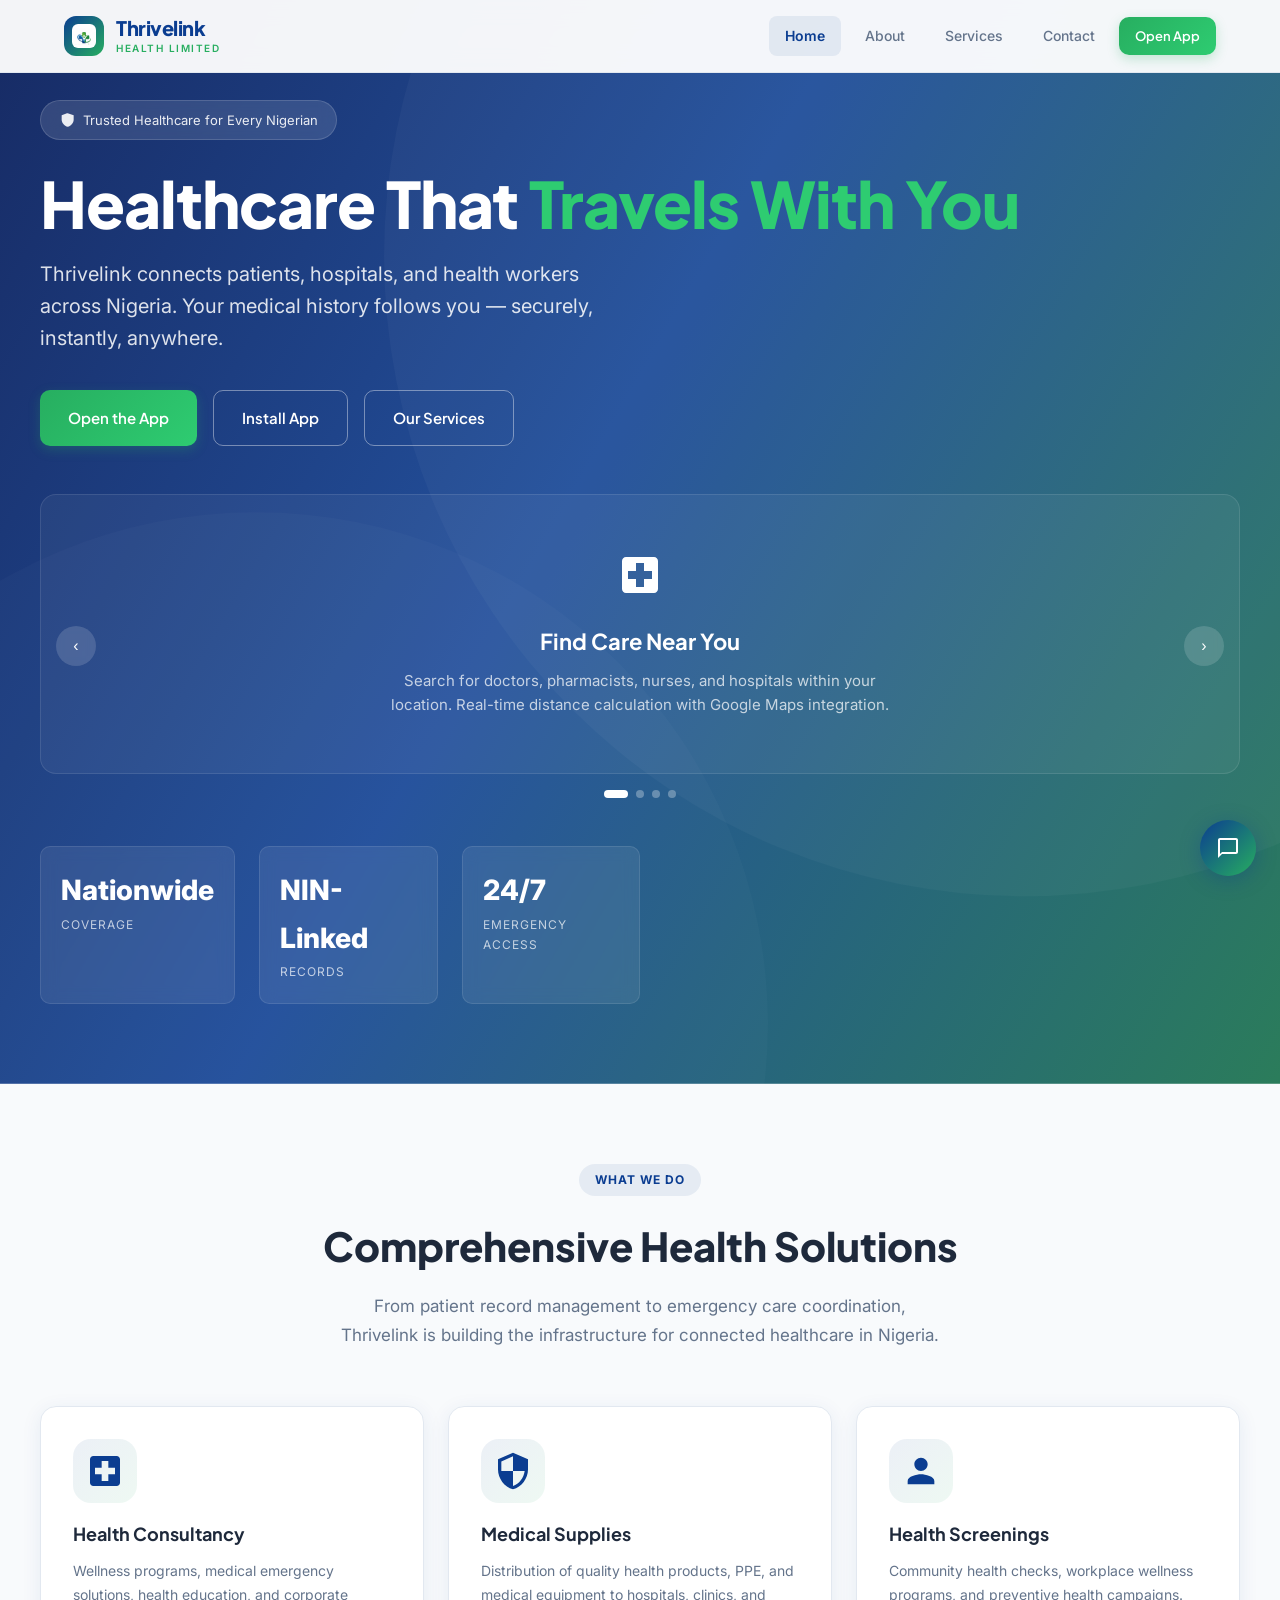
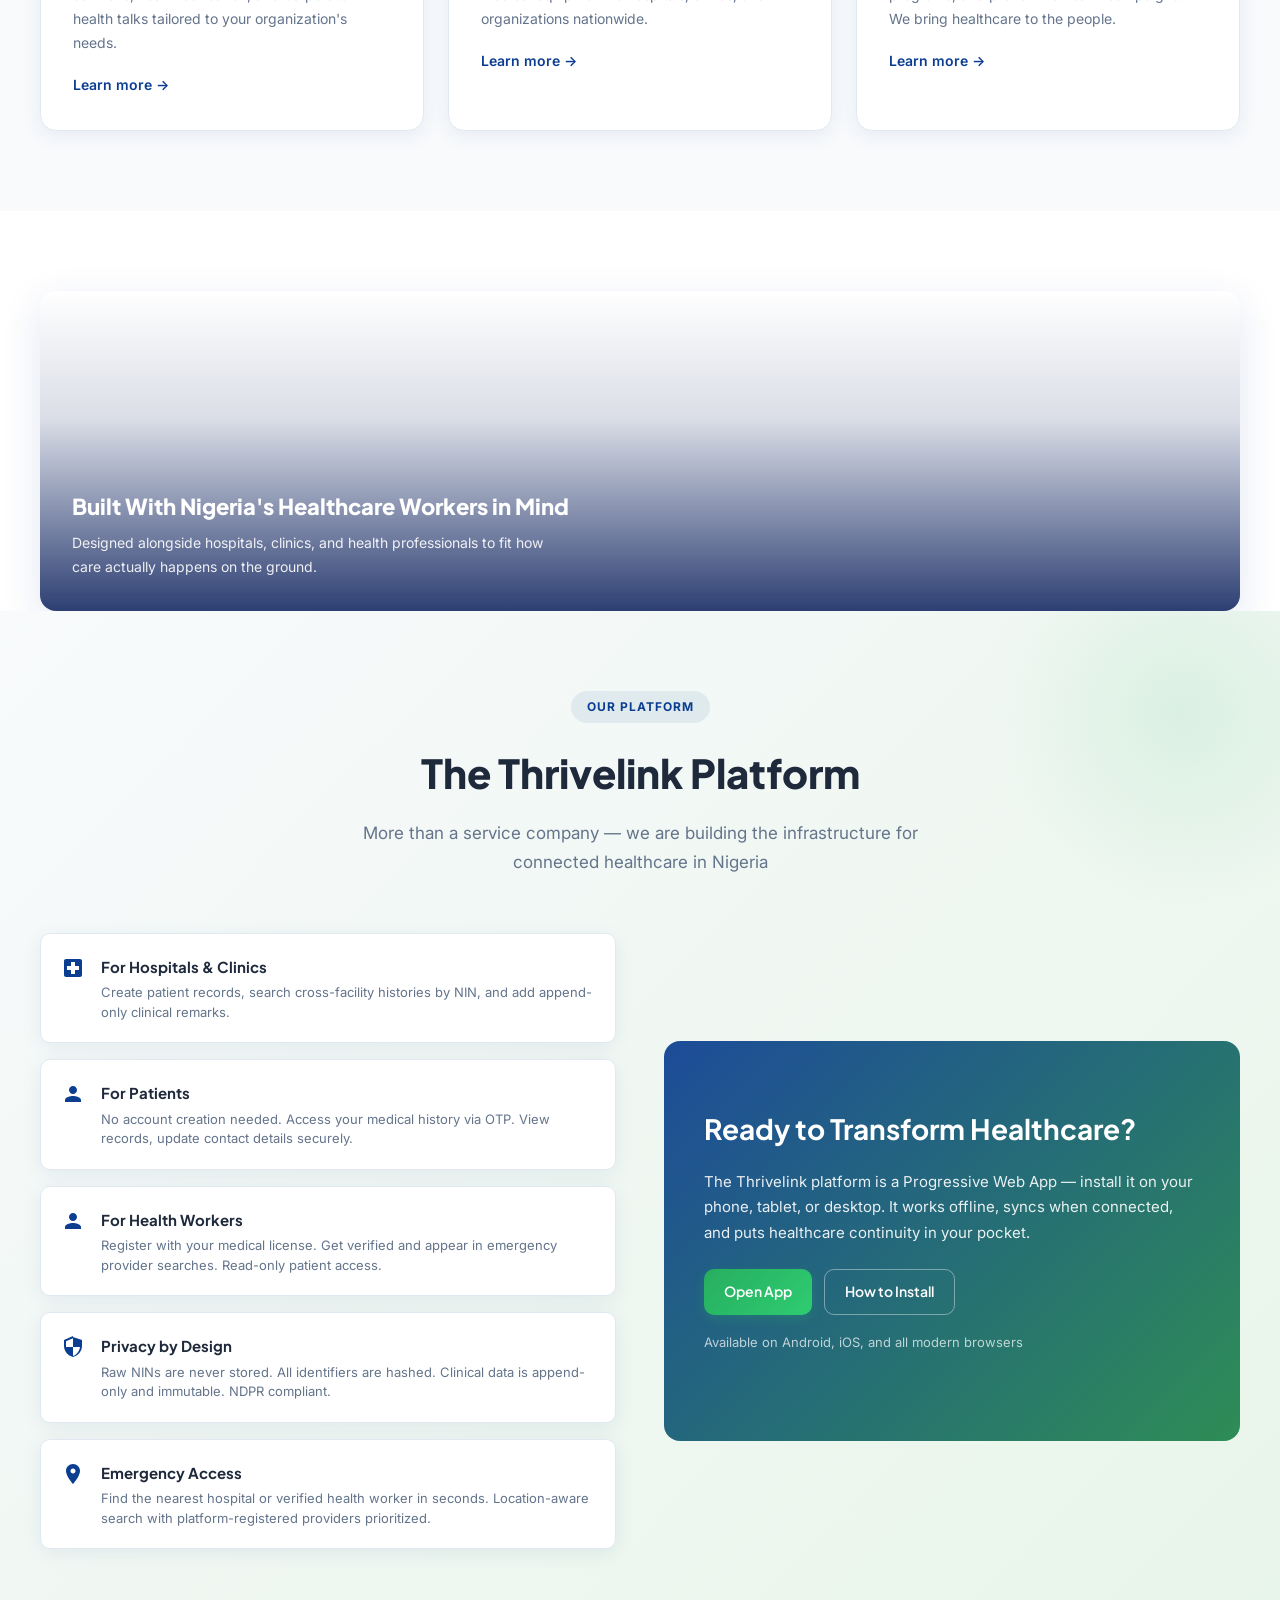
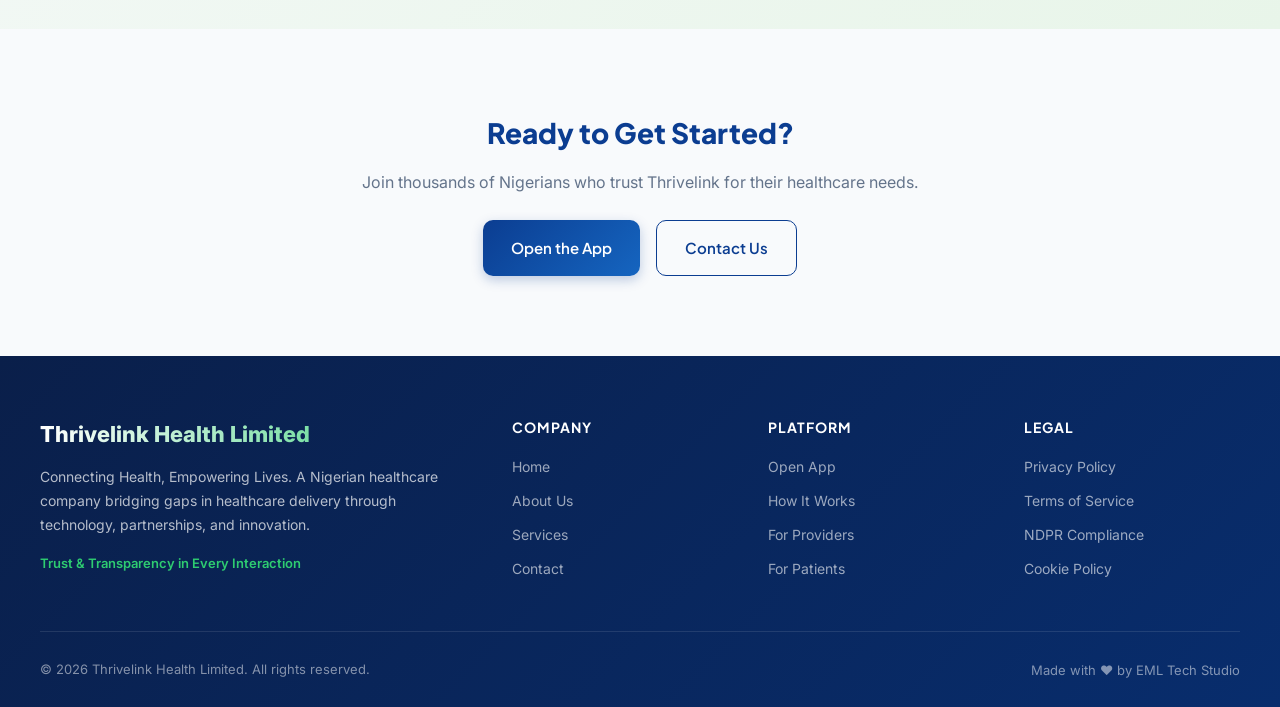
==== commit 6fa29690: "Add files via upload" ====
--- a/index.html
+++ b/index.html
@@ -1,217 +1,227 @@
 <!DOCTYPE html>
 <html lang="en">
 <head>
-    <meta charset="UTF-8">
-    <meta name="viewport" content="width=device-width, initial-scale=1.0">
-    <meta name="description" content="Thrivelink Health Limited - Bridging healthcare gaps in Nigeria through secure NIN-based patient records, emergency care search, and nationwide medical professional network.">
-    <meta name="keywords" content="healthcare, Nigeria, patient records, NIN, medical, hospital, doctor, pharmacist, emergency">
-    <meta name="theme-color" content="#0B3D91">
-    <title>Thrivelink Health Limited | National Healthcare Platform</title>
-    <link rel="icon" type="image/svg+xml" href="icons/icon.png">
-    <link rel="apple-touch-icon" href="icons/apple-touch-icon.png">
-    <link rel="stylesheet" href="https://cdnjs.cloudflare.com/ajax/libs/font-awesome/6.4.0/css/all.min.css">
-    <link href="https://fonts.googleapis.com/css2?family=Inter:wght@300;400;500;600;700;800;900&display=swap" rel="stylesheet">
-    <link rel="stylesheet" href="styles.css">
+<meta charset="UTF-8">
+<meta name="viewport" content="width=device-width, initial-scale=1.0, maximum-scale=1.0, user-scalable=no">
+<meta name="theme-color" content="#0B3D91">
+<meta name="description" content="Thrivelink Health Limited — Nigeria's Connected Healthcare Platform. Find doctors, manage patient records, and access emergency care.">
+<title>Thrivelink Health Limited — Nigeria's Connected Healthcare</title>
+<link rel="stylesheet" href="styles.css">
+<link rel="icon" href="icons/icon-72x72.png">
+<link rel="manifest" href="manifest.json">
 </head>
 <body>
-    <!-- Navigation -->
-    <nav class="navbar" id="navbar">
-        <div class="nav-container">
-            <a href="index.html" class="logo">
-                <img src="icons/icon.png" alt="Thrivelink" width="36" height="36" style="border-radius:8px;">
-                <span>Thrivelink</span>
-            </a>
-            <button class="nav-toggle" onclick="toggleNav()" aria-label="Toggle navigation">
-                <i class="fas fa-bars"></i>
-            </button>
-            <div class="nav-links" id="nav-links">
-                <a href="index.html" class="active">Home</a>
-                <a href="about.html">About</a>
-                <a href="services.html">Services</a>
-                <a href="contact.html">Contact</a>
-                <a href="app.html" class="btn-nav">Open App</a>
-            </div>
-        </div>
+
+<div class="toast-container" id="toastContainer"></div>
+
+<header class="header">
+  <div class="header-inner">
+    <a href="index.html" class="header-logo">
+      <div class="logo-mark"><img src="icons/icon-72x72.png" alt="Thrivelink" width="24" height="24" style="border-radius:6px;object-fit:cover;display:block;" onerror="this.style.display='none';this.nextElementSibling.style.display='block';"><svg style="display:none;" viewBox="0 0 100 100" width="24" height="24"><rect width="100" height="100" rx="20" fill="white"/><path d="M50 25 L50 75 M25 50 L75 50" stroke="#0B3D91" stroke-width="12" stroke-linecap="round"/></svg></div>
+      <div class="logo-text-group"><div class="logo-name">Thrivelink</div><div class="logo-tag">Health Limited</div></div>
+    </a>
+    <nav class="header-nav">
+      <a href="index.html" class="nav-link active">Home</a>
+      <a href="about.html" class="nav-link">About</a>
+      <a href="services.html" class="nav-link">Services</a>
+      <a href="contact.html" class="nav-link">Contact</a>
+      <a href="app.html" class="btn btn-green btn-sm">Open App</a>
     </nav>
-
-    <!-- Hero Section -->
-    <section class="hero">
-        <div class="hero-bg">
-            <img src="https://images.unsplash.com/photo-1576091160399-112ba8d25d1d?w=1920&q=80" alt="Healthcare" loading="eager">
-            <div class="hero-overlay"></div>
-        </div>
-        <div class="hero-content">
-            <div class="hero-badge">
-                <i class="fas fa-shield-alt"></i>
-                <span>Secured by NIN</span>
-            </div>
-            <h1>Healthcare That <span class="highlight">Travels</span> With You</h1>
-            <p class="hero-subtitle">Nigeria's first NIN-based national health record system. Search for doctors, pharmacists, midwives, and all medical professionals near you — anytime, anywhere.</p>
-            <div class="hero-cta">
-                <a href="app.html" class="btn-primary btn-lg"><i class="fas fa-mobile-alt"></i> Get Started</a>
-                <a href="services.html" class="btn-outline btn-lg"><i class="fas fa-play-circle"></i> Learn More</a>
-            </div>
-            <div class="hero-stats">
-                <div class="hero-stat">
-                    <span class="stat-num">11-Digit</span>
-                    <span class="stat-label">Secure NIN ID</span>
-                </div>
-                <div class="hero-stat">
-                    <span class="stat-num">Nationwide</span>
-                    <span class="stat-label">Coverage</span>
-                </div>
-                <div class="hero-stat">
-                    <span class="stat-num">Instant</span>
-                    <span class="stat-label">Record Access</span>
-                </div>
-            </div>
-        </div>
-    </section>
-
-    <!-- Features Section -->
-    <section class="section features">
-        <div class="container">
-            <div class="section-header">
-                <span class="section-tag">What We Offer</span>
-                <h2>Built for Every Healthcare Need</h2>
-                <p>From hospitals to patients, Thrivelink connects the entire healthcare ecosystem</p>
-            </div>
-            <div class="features-grid">
-                <div class="feature-card">
-                    <div class="feature-icon"><i class="fas fa-database"></i></div>
-                    <h3>NIN-Based Records</h3>
-                    <p>Every patient gets a secure, permanent health record tied to their National Identification Number. No duplicates, no lost files.</p>
-                </div>
-                <div class="feature-card">
-                    <div class="feature-icon"><i class="fas fa-search-location"></i></div>
-                    <h3>Find Care Near You</h3>
-                    <p>Search for doctors, pharmacists, midwives, dentists, and all medical professionals within any radius. Filter by profession and availability.</p>
-                </div>
-                <div class="feature-card">
-                    <div class="feature-icon"><i class="fas fa-hospital-user"></i></div>
-                    <h3>Hospital Dashboard</h3>
-                    <p>Full patient management for hospitals: create records, add medical remarks, track history, and update your facility information.</p>
-                </div>
-                <div class="feature-card">
-                    <div class="feature-icon"><i class="fas fa-user-md"></i></div>
-                    <h3>Worker Access</h3>
-                    <p>Medical workers get read-only access to patient records with NIN search. Secure, fast, and compliant with privacy standards.</p>
-                </div>
-                <div class="feature-card">
-                    <div class="feature-icon"><i class="fas fa-phone-alt"></i></div>
-                    <h3>Direct Contact</h3>
-                    <p>Call providers directly, view their office hours, get directions via Google Maps, and visit their websites — all in one tap.</p>
-                </div>
-                <div class="feature-card">
-                    <div class="feature-icon"><i class="fas fa-mobile-alt"></i></div>
-                    <h3>PWA Ready</h3>
-                    <p>Install Thrivelink on your phone like a native app. Works offline, sends push notifications, and feels like a real product.</p>
-                </div>
-            </div>
-        </div>
-    </section>
-
-    <!-- How It Works -->
-    <section class="section how-it-works bg-alt">
-        <div class="container">
-            <div class="section-header">
-                <span class="section-tag">How It Works</span>
-                <h2>Three Simple Steps</h2>
-            </div>
-            <div class="steps-grid">
-                <div class="step-card">
-                    <div class="step-num">01</div>
-                    <div class="step-icon"><i class="fas fa-user-plus"></i></div>
-                    <h3>Register</h3>
-                    <p>Hospitals, workers, and patients create accounts with secure password + OTP verification.</p>
-                </div>
-                <div class="step-card">
-                    <div class="step-num">02</div>
-                    <div class="step-icon"><i class="fas fa-id-card"></i></div>
-                    <h3>Use Your NIN</h3>
-                    <p>Every patient record is tied to their 11-digit NIN. Search, access, and update records securely.</p>
-                </div>
-                <div class="step-card">
-                    <div class="step-num">03</div>
-                    <div class="step-icon"><i class="fas fa-heartbeat"></i></div>
-                    <h3>Get Care</h3>
-                    <p>Find nearby professionals, view their details, call them directly, and access your health records anywhere.</p>
-                </div>
-            </div>
-        </div>
-    </section>
-
-    <!-- Professions Section -->
-    <section class="section professions">
-        <div class="container">
-            <div class="section-header">
-                <span class="section-tag">For Everyone</span>
-                <h2>All Medical Professions Supported</h2>
-                <p>From general practitioners to specialized surgeons — if you save lives, you belong here.</p>
-            </div>
-            <div class="professions-grid">
-                <div class="profession-item"><i class="fas fa-stethoscope"></i><span>Doctors</span></div>
-                <div class="profession-item"><i class="fas fa-user-nurse"></i><span>Nurses</span></div>
-                <div class="profession-item"><i class="fas fa-pills"></i><span>Pharmacists</span></div>
-                <div class="profession-item"><i class="fas fa-tooth"></i><span>Dentists</span></div>
-                <div class="profession-item"><i class="fas fa-vial"></i><span>Lab Technicians</span></div>
-                <div class="profession-item"><i class="fas fa-walking"></i><span>Physiotherapists</span></div>
-                <div class="profession-item"><i class="fas fa-baby"></i><span>Midwives</span></div>
-                <div class="profession-item"><i class="fas fa-x-ray"></i><span>Radiologists</span></div>
-                <div class="profession-item"><i class="fas fa-eye"></i><span>Optometrists</span></div>
-                <div class="profession-item"><i class="fas fa-heart"></i><span>Cardiologists</span></div>
-                <div class="profession-item"><i class="fas fa-brain"></i><span>Psychiatrists</span></div>
-                <div class="profession-item"><i class="fas fa-plus-circle"></i><span>And 100+ More</span></div>
-            </div>
-        </div>
-    </section>
-
-    <!-- CTA Section -->
-    <section class="section cta">
-        <div class="container">
-            <div class="cta-box">
-                <h2>Ready to Transform Healthcare?</h2>
-                <p>Join thousands of hospitals, medical workers, and patients already using Thrivelink to bridge the healthcare gap in Nigeria.</p>
-                <a href="app.html" class="btn-primary btn-lg"><i class="fas fa-rocket"></i> Launch the App</a>
-            </div>
-        </div>
-    </section>
-
-    <!-- Footer -->
-    <footer class="footer">
-        <div class="container">
-            <div class="footer-grid">
-                <div class="footer-brand">
-                    <div class="logo">
-                        <img src="icons/icon.png" alt="Thrivelink" width="32" height="32" style="border-radius:8px;">
-                        <span>Thrivelink Health Limited</span>
-                    </div>
-                    <p>Bridging healthcare gaps across Nigeria through technology, security, and accessibility.</p>
-                </div>
-                <div class="footer-links">
-                    <h4>Platform</h4>
-                    <a href="app.html">Open App</a>
-                    <a href="install.html">Install PWA</a>
-                    <a href="services.html">Services</a>
-                </div>
-                <div class="footer-links">
-                    <h4>Company</h4>
-                    <a href="about.html">About Us</a>
-                    <a href="contact.html">Contact</a>
-                </div>
-                <div class="footer-links">
-                    <h4>Legal</h4>
-                    <a href="#">Privacy Policy</a>
-                    <a href="#">Terms of Service</a>
-                </div>
-            </div>
-            <div class="footer-bottom">
-                <p>&copy; 2025 Thrivelink Health Limited. All rights reserved.</p>
-                <p class="credit">Made with <span class="heart">&#10084;</span> by <a href="https://emltechstudio.site" target="_blank">EML Tech Studio</a></p>
-            </div>
-        </div>
-    </footer>
-
-    <script src="script.js"></script>
+    <button class="mobile-menu-btn" onclick="toggleMobileNav()" aria-label="Menu"><svg viewBox="0 0 24 24" width="20" height="20" fill="var(--text)"><path d="M3 18h18v-2H3v2zm0-5h18v-2H3v2zm0-7v2h18V6H3z"/></svg></button>
+  </div>
+</header>
+
+<div class="mobile-nav-overlay" id="mobileNavOverlay" onclick="toggleMobileNav()"></div>
+<div class="mobile-nav" id="mobileNav">
+  <a href="index.html" class="nav-link" style="color:var(--deep-blue);font-weight:700;">Home</a>
+  <a href="about.html" class="nav-link">About</a>
+  <a href="services.html" class="nav-link">Services</a>
+  <a href="contact.html" class="nav-link">Contact</a>
+  <a href="app.html" class="btn btn-green">Open App</a>
+</div>
+
+<section class="hero">
+  <div class="hero-bg"></div>
+  <div class="hero-inner">
+    <div class="hero-badge">
+      <svg width="16" height="16" viewBox="0 0 24 24" fill="currentColor"><path d="M12 2L4 5v6.09c0 5.05 3.84 9.76 9 10.91 5.16-1.15 9-5.86 9-10.91V5l-9-3z"/></svg>
+      Trusted Healthcare for Every Nigerian
+    </div>
+    <h1>Healthcare That <span class="highlight">Travels With You</span></h1>
+    <p>Thrivelink connects patients, hospitals, and health workers across Nigeria. Your medical history follows you — securely, instantly, anywhere.</p>
+    <div class="hero-cta">
+      <a href="app.html" class="btn btn-green btn-lg">Open the App</a>
+      <a href="install.html" class="btn btn-outline-white btn-lg">Install App</a>
+      <a href="services.html" class="btn btn-outline-white btn-lg">Our Services</a>
+    </div>
+
+    <div class="slideshow-wrap">
+      <div class="slideshow-container">
+        <div class="slide active">
+          <div class="slide-content">
+            <div class="slide-icon"><svg width="48" height="48" viewBox="0 0 24 24" fill="white"><path d="M19 3H5c-1.1 0-2 .9-2 2v14c0 1.1.9 2 2 2h14c1.1 0 2-.9 2-2V5c0-1.1-.9-2-2-2zm-1 11h-4v4h-4v-4H6v-4h4V6h4v4h4v4z"/></svg></div>
+            <h3>Find Care Near You</h3>
+            <p>Search for doctors, pharmacists, nurses, and hospitals within your location. Real-time distance calculation with Google Maps integration.</p>
+          </div>
+        </div>
+        <div class="slide">
+          <div class="slide-content">
+            <div class="slide-icon"><svg width="48" height="48" viewBox="0 0 24 24" fill="white"><path d="M12 1L3 5v6c0 5.55 3.84 10.74 9 12 5.16-1.26 9-6.45 9-12V5l-9-4zm0 10.99h7c-.53 4.12-3.28 7.86-7 8.94V12H5V6.3l7-3.11v8.8z"/></svg></div>
+            <h3>Connected Medical Records</h3>
+            <p>Your NIN-linked health record follows you to any hospital. No more lost files or repeated tests. Secure, private, and NDPR compliant.</p>
+          </div>
+        </div>
+        <div class="slide">
+          <div class="slide-content">
+            <div class="slide-icon"><svg width="48" height="48" viewBox="0 0 24 24" fill="white"><path d="M12 12c2.21 0 4-1.79 4-4s-1.79-4-4-4-4 1.79-4 4 1.79 4 4 4zm0 2c-2.67 0-8 1.34-8 4v2h16v-2c0-2.66-5.33-4-8-4z"/></svg></div>
+            <h3>Verified Health Workers</h3>
+            <p>Every doctor, nurse, and pharmacist on our platform is verified with their medical license. Trust who you consult with.</p>
+          </div>
+        </div>
+        <div class="slide">
+          <div class="slide-content">
+            <div class="slide-icon"><svg width="48" height="48" viewBox="0 0 24 24" fill="white"><path d="M12 2C8.13 2 5 5.13 5 9c0 5.25 7 13 7 13s7-7.75 7-13c0-3.87-3.13-7-7-7zm0 9.5c-1.38 0-2.5-1.12-2.5-2.5s1.12-2.5 2.5-2.5 2.5 1.12 2.5 2.5-1.12 2.5-2.5 2.5z"/></svg></div>
+            <h3>Emergency Response</h3>
+            <p>In an emergency, find the nearest available hospital or health worker in seconds. Location-aware search prioritizes open providers.</p>
+          </div>
+        </div>
+      </div>
+      <button class="slide-nav prev" onclick="prevSlide()" aria-label="Previous">&#8249;</button>
+      <button class="slide-nav next" onclick="nextSlide()" aria-label="Next">&#8250;</button>
+      <div class="slide-dots">
+        <button class="slide-dot active" onclick="goToSlide(0)" aria-label="Slide 1"></button>
+        <button class="slide-dot" onclick="goToSlide(1)" aria-label="Slide 2"></button>
+        <button class="slide-dot" onclick="goToSlide(2)" aria-label="Slide 3"></button>
+        <button class="slide-dot" onclick="goToSlide(3)" aria-label="Slide 4"></button>
+      </div>
+    </div>
+
+    <div class="hero-stats">
+      <div class="hero-stat"><div class="num">Nationwide</div><div class="label">Coverage</div></div>
+      <div class="hero-stat"><div class="num">NIN-Linked</div><div class="label">Records</div></div>
+      <div class="hero-stat"><div class="num">24/7</div><div class="label">Emergency Access</div></div>
+    </div>
+  </div>
+</section>
+
+<section class="section" style="background:var(--off-white);">
+  <div class="section-inner">
+    <div class="section-header">
+      <div class="badge">What We Do</div>
+      <h2>Comprehensive Health Solutions</h2>
+      <p>From patient record management to emergency care coordination, Thrivelink is building the infrastructure for connected healthcare in Nigeria.</p>
+    </div>
+    <div class="preview-grid">
+      <div class="preview-card">
+        <div class="preview-icon"><svg width="40" height="40" viewBox="0 0 24 24" fill="var(--deep-blue)"><path d="M19 3H5c-1.1 0-2 .9-2 2v14c0 1.1.9 2 2 2h14c1.1 0 2-.9 2-2V5c0-1.1-.9-2-2-2zm-1 11h-4v4h-4v-4H6v-4h4V6h4v4h4v4z"/></svg></div>
+        <h3>Health Consultancy</h3>
+        <p>Wellness programs, medical emergency solutions, health education, and corporate health talks tailored to your organization's needs.</p>
+        <a href="services.html" class="read-more">Learn more &rarr;</a>
+      </div>
+      <div class="preview-card">
+        <div class="preview-icon"><svg width="40" height="40" viewBox="0 0 24 24" fill="var(--deep-blue)"><path d="M12 1L3 5v6c0 5.55 3.84 10.74 9 12 5.16-1.26 9-6.45 9-12V5l-9-4zm0 10.99h7c-.53 4.12-3.28 7.86-7 8.94V12H5V6.3l7-3.11v8.8z"/></svg></div>
+        <h3>Medical Supplies</h3>
+        <p>Distribution of quality health products, PPE, and medical equipment to hospitals, clinics, and organizations nationwide.</p>
+        <a href="services.html" class="read-more">Learn more &rarr;</a>
+      </div>
+      <div class="preview-card">
+        <div class="preview-icon"><svg width="40" height="40" viewBox="0 0 24 24" fill="var(--deep-blue)"><path d="M12 12c2.21 0 4-1.79 4-4s-1.79-4-4-4-4 1.79-4 4 1.79 4 4 4zm0 2c-2.67 0-8 1.34-8 4v2h16v-2c0-2.66-5.33-4-8-4z"/></svg></div>
+        <h3>Health Screenings</h3>
+        <p>Community health checks, workplace wellness programs, and preventive health campaigns. We bring healthcare to the people.</p>
+        <a href="services.html" class="read-more">Learn more &rarr;</a>
+      </div>
+    </div>
+  </div>
+</section>
+
+<section class="section" style="padding-bottom:0;">
+  <div class="section-inner">
+    <div class="photo-banner" style="background-image:url('https://images.unsplash.com/photo-1643297654416-05795d62e39c?auto=format&fit=crop&w=1600&q=80');">
+      <div class="photo-banner-content">
+        <h3>Built With Nigeria's Healthcare Workers in Mind</h3>
+        <p>Designed alongside hospitals, clinics, and health professionals to fit how care actually happens on the ground.</p>
+      </div>
+    </div>
+  </div>
+</section>
+
+<section class="section platform-section">
+  <div class="section-inner">
+    <div class="section-header">
+      <div class="badge">Our Platform</div>
+      <h2>The Thrivelink Platform</h2>
+      <p>More than a service company — we are building the infrastructure for connected healthcare in Nigeria</p>
+    </div>
+    <div class="platform-grid">
+      <div class="platform-features">
+        <div class="platform-feature">
+          <div class="pf-icon"><svg width="24" height="24" viewBox="0 0 24 24" fill="var(--deep-blue)"><path d="M19 3H5c-1.1 0-2 .9-2 2v14c0 1.1.9 2 2 2h14c1.1 0 2-.9 2-2V5c0-1.1-.9-2-2-2zm-1 11h-4v4h-4v-4H6v-4h4V6h4v4h4v4z"/></svg></div>
+          <div><h4>For Hospitals & Clinics</h4><p>Create patient records, search cross-facility histories by NIN, and add append-only clinical remarks.</p></div>
+        </div>
+        <div class="platform-feature">
+          <div class="pf-icon"><svg width="24" height="24" viewBox="0 0 24 24" fill="var(--deep-blue)"><path d="M12 12c2.21 0 4-1.79 4-4s-1.79-4-4-4-4 1.79-4 4 1.79 4 4 4zm0 2c-2.67 0-8 1.34-8 4v2h16v-2c0-2.66-5.33-4-8-4z"/></svg></div>
+          <div><h4>For Patients</h4><p>No account creation needed. Access your medical history via OTP. View records, update contact details securely.</p></div>
+        </div>
+        <div class="platform-feature">
+          <div class="pf-icon"><svg width="24" height="24" viewBox="0 0 24 24" fill="var(--deep-blue)"><path d="M12 12c2.21 0 4-1.79 4-4s-1.79-4-4-4-4 1.79-4 4 1.79 4 4 4zm0 2c-2.67 0-8 1.34-8 4v2h16v-2c0-2.66-5.33-4-8-4z"/></svg></div>
+          <div><h4>For Health Workers</h4><p>Register with your medical license. Get verified and appear in emergency provider searches. Read-only patient access.</p></div>
+        </div>
+        <div class="platform-feature">
+          <div class="pf-icon"><svg width="24" height="24" viewBox="0 0 24 24" fill="var(--deep-blue)"><path d="M12 1L3 5v6.09c0 5.05 3.84 9.76 9 10.91 5.16-1.15 9-5.86 9-10.91V5l-9-3zm0 10.99h7c-.53 4.12-3.28 7.86-7 8.94V12H5V6.3l7-3.11v8.8z"/></svg></div>
+          <div><h4>Privacy by Design</h4><p>Raw NINs are never stored. All identifiers are hashed. Clinical data is append-only and immutable. NDPR compliant.</p></div>
+        </div>
+        <div class="platform-feature">
+          <div class="pf-icon"><svg width="24" height="24" viewBox="0 0 24 24" fill="var(--deep-blue)"><path d="M12 2C8.13 2 5 5.13 5 9c0 5.25 7 13 7 13s7-7.75 7-13c0-3.87-3.13-7-7-7zm0 9.5c-1.38 0-2.5-1.12-2.5-2.5s1.12-2.5 2.5-2.5 2.5 1.12 2.5 2.5-1.12 2.5-2.5 2.5z"/></svg></div>
+          <div><h4>Emergency Access</h4><p>Find the nearest hospital or verified health worker in seconds. Location-aware search with platform-registered providers prioritized.</p></div>
+        </div>
+      </div>
+      <div class="platform-visual">
+        <h3>Ready to Transform Healthcare?</h3>
+        <p>The Thrivelink platform is a Progressive Web App — install it on your phone, tablet, or desktop. It works offline, syncs when connected, and puts healthcare continuity in your pocket.</p>
+        <div class="platform-cta">
+          <a href="app.html" class="btn btn-green">Open App</a>
+          <a href="install.html" class="btn btn-outline-white">How to Install</a>
+        </div>
+        <p style="font-size:13px;opacity:0.7;margin-top:16px;">Available on Android, iOS, and all modern browsers</p>
+      </div>
+    </div>
+  </div>
+</section>
+
+<section class="section" style="background:var(--off-white);text-align:center;">
+  <div class="section-inner">
+    <h2 style="font-size:28px;font-weight:800;margin-bottom:12px;color:var(--deep-blue);">Ready to Get Started?</h2>
+    <p style="font-size:16px;color:var(--text-light);margin-bottom:24px;">Join thousands of Nigerians who trust Thrivelink for their healthcare needs.</p>
+    <div style="display:flex;gap:16px;justify-content:center;flex-wrap:wrap;">
+      <a href="app.html" class="btn btn-primary btn-lg">Open the App</a>
+      <a href="contact.html" class="btn btn-outline btn-lg">Contact Us</a>
+    </div>
+  </div>
+</section>
+
+<footer class="footer">
+  <div class="footer-inner">
+    <div class="footer-grid">
+      <div class="footer-brand">
+        <div class="footer-logo">Thrivelink Health Limited</div>
+        <p>Connecting Health, Empowering Lives. A Nigerian healthcare company bridging gaps in healthcare delivery through technology, partnerships, and innovation.</p>
+        <div class="footer-tagline">Trust & Transparency in Every Interaction</div>
+      </div>
+      <div class="footer-col"><h4>Company</h4><a href="index.html">Home</a><a href="about.html">About Us</a><a href="services.html">Services</a><a href="contact.html">Contact</a></div>
+      <div class="footer-col"><h4>Platform</h4><a href="app.html">Open App</a><a href="services.html#platform">How It Works</a><a href="about.html">For Providers</a><a href="about.html">For Patients</a></div>
+      <div class="footer-col"><h4>Legal</h4><a href="#" onclick="showToast('Privacy Policy page coming soon','info');return false;">Privacy Policy</a><a href="#" onclick="showToast('Terms of Service page coming soon','info');return false;">Terms of Service</a><a href="#" onclick="showToast('NDPR Compliance page coming soon','info');return false;">NDPR Compliance</a><a href="#" onclick="showToast('Cookie Policy page coming soon','info');return false;">Cookie Policy</a></div>
+    </div>
+    <div class="footer-bottom">
+      <p>&copy; 2026 Thrivelink Health Limited. All rights reserved.</p>
+      <div class="footer-links"><a href="https://emltechstudio.site" target="_blank" rel="noopener">Made with &hearts; by EML Tech Studio</a></div>
+    </div>
+  </div>
+</footer>
+
+<a href="chatbot.html" target="_blank" rel="noopener" class="fab-chat" aria-label="Help Desk">
+  <svg width="24" height="24" viewBox="0 0 24 24" fill="white"><path d="M20 2H4c-1.1 0-2 .9-2 2v18l4-4h14c1.1 0 2-.9 2-2V4c0-1.1-.9-2-2-2zm0 14H6l-2 2V4h16v12z"/></svg>
+</a>
+
+<script src="script.js"></script>
 </body>
 </html>
--- a/styles.css
+++ b/styles.css
@@ -1,213 +1,405 @@
-/* ==================== CSS VARIABLES ==================== */
+/* Thrivelink Health — Brand Website */
+@import url('https://fonts.googleapis.com/css2?family=Inter:wght@400;500;600;700;800;900&family=Plus+Jakarta+Sans:wght@600;700;800&display=swap');
 :root {
-  --primary: #0B3D91;
-  --primary-light: #1a5fd1;
-  --secondary: #27AE60;
-  --accent: #E74C3C;
-  --bg: #F8FAFC;
-  --surface: #FFFFFF;
+  --font-display: 'Plus Jakarta Sans', 'Inter', sans-serif;
+  --deep-blue: #0B3D91;
+  --deep-blue-dark: #082d6d;
+  --deep-blue-light: #1565C0;
+  --green: #27AE60;
+  --green-light: #2ECC71;
+  --green-dark: #1E8449;
+  --white: #FFFFFF;
+  --off-white: #F8FAFC;
+  --light-gray: #F1F5F9;
   --text: #1E293B;
-  --text-secondary: #64748B;
+  --text-light: #64748B;
+  --text-muted: #94A3B8;
   --border: #E2E8F0;
-  --shadow: 0 4px 6px -1px rgba(0,0,0,0.1), 0 2px 4px -2px rgba(0,0,0,0.1);
-  --shadow-lg: 0 10px 15px -3px rgba(0,0,0,0.1), 0 4px 6px -4px rgba(0,0,0,0.1);
+  --danger: #DC2626;
+  --shadow: 0 4px 20px rgba(11,61,145,0.08);
+  --shadow-lg: 0 12px 40px rgba(11,61,145,0.12);
   --radius: 16px;
-  --max-width: 1200px;
-}
-
-* { margin: 0; padding: 0; box-sizing: border-box; }
-body { font-family: 'Inter', -apple-system, BlinkMacSystemFont, sans-serif; background: var(--bg); color: var(--text); line-height: 1.6; }
-
-/* ==================== NAVBAR ==================== */
-.navbar { position: fixed; top: 0; left: 0; right: 0; background: rgba(255,255,255,0.95); backdrop-filter: blur(10px); z-index: 100; border-bottom: 1px solid var(--border); }
-.nav-container { max-width: var(--max-width); margin: 0 auto; display: flex; align-items: center; justify-content: space-between; padding: 0 24px; height: 64px; }
-.logo { display: flex; align-items: center; gap: 10px; text-decoration: none; color: var(--text); font-weight: 700; font-size: 18px; }
-.nav-links { display: flex; align-items: center; gap: 32px; }
-.nav-links a { text-decoration: none; color: var(--text-secondary); font-size: 14px; font-weight: 500; transition: color 0.2s; }
-.nav-links a:hover, .nav-links a.active { color: var(--primary); }
-.btn-nav { background: var(--primary); color: white !important; padding: 8px 20px; border-radius: 8px; }
-.nav-toggle { display: none; background: none; border: none; font-size: 20px; cursor: pointer; color: var(--text); }
-
-/* ==================== HERO ==================== */
-.hero { position: relative; min-height: 100vh; display: flex; align-items: center; justify-content: center; overflow: hidden; }
-.hero-bg { position: absolute; inset: 0; }
-.hero-bg img { width: 100%; height: 100%; object-fit: cover; }
-.hero-overlay { position: absolute; inset: 0; background: linear-gradient(135deg, rgba(11,61,145,0.92), rgba(11,61,145,0.75)); }
-.hero-content { position: relative; z-index: 2; text-align: center; color: white; max-width: 800px; padding: 0 24px; }
-.hero-badge { display: inline-flex; align-items: center; gap: 8px; background: rgba(255,255,255,0.15); padding: 8px 20px; border-radius: 50px; font-size: 14px; margin-bottom: 24px; backdrop-filter: blur(10px); border: 1px solid rgba(255,255,255,0.2); }
-.hero h1 { font-size: clamp(36px, 6vw, 64px); font-weight: 800; line-height: 1.1; margin-bottom: 20px; }
-.highlight { color: #4ade80; }
-.hero-subtitle { font-size: 18px; opacity: 0.9; margin-bottom: 32px; max-width: 600px; margin-left: auto; margin-right: auto; }
-.hero-cta { display: flex; gap: 16px; justify-content: center; flex-wrap: wrap; margin-bottom: 48px; }
-.hero-stats { display: flex; justify-content: center; gap: 48px; flex-wrap: wrap; }
-.hero-stat { text-align: center; }
-.hero-stat .stat-num { display: block; font-size: 24px; font-weight: 700; }
-.hero-stat .stat-label { font-size: 13px; opacity: 0.8; }
-
-/* ==================== BUTTONS ==================== */
-.btn-primary { display: inline-flex; align-items: center; gap: 8px; background: linear-gradient(135deg, var(--primary), var(--primary-light)); color: white; padding: 14px 28px; border-radius: 12px; text-decoration: none; font-weight: 600; font-size: 15px; border: none; cursor: pointer; transition: transform 0.2s, box-shadow 0.2s; font-family: inherit; }
-.btn-primary:hover { transform: translateY(-2px); box-shadow: 0 10px 20px rgba(11,61,145,0.3); }
-.btn-outline { display: inline-flex; align-items: center; gap: 8px; background: transparent; color: white; padding: 14px 28px; border-radius: 12px; text-decoration: none; font-weight: 600; font-size: 15px; border: 2px solid rgba(255,255,255,0.3); cursor: pointer; transition: all 0.2s; font-family: inherit; }
-.btn-outline:hover { background: rgba(255,255,255,0.1); border-color: white; }
-.btn-lg { padding: 16px 32px; font-size: 16px; }
-
-/* ==================== SECTIONS ==================== */
+  --radius-sm: 10px;
+}
+* { margin:0; padding:0; box-sizing:border-box; -webkit-tap-highlight-color:transparent; }
+html { scroll-behavior:smooth; }
+body {
+  font-family: 'Inter', -apple-system, BlinkMacSystemFont, 'Segoe UI', Roboto, 'Helvetica Neue', Arial, sans-serif;
+  background: var(--white); color: var(--text); line-height: 1.7; overflow-x: hidden;
+  -webkit-font-smoothing: antialiased;
+}
+h1, h2, h3, h4, .btn, .header-logo .logo-name { font-family: var(--font-display); }
+::-webkit-scrollbar { width: 6px; }
+::-webkit-scrollbar-track { background: var(--light-gray); }
+::-webkit-scrollbar-thumb { background: var(--deep-blue); border-radius: 3px; }
+
+/* === HEADER === */
+.header {
+  position: fixed; top:0; left:0; right:0; z-index: 1000;
+  background: rgba(255,255,255,0.95); backdrop-filter: blur(12px);
+  border-bottom: 1px solid var(--border); transition: all 0.3s ease;
+}
+.header-inner {
+  max-width: 1200px; margin:0 auto; padding: 0 24px;
+  display: flex; align-items: center; justify-content: space-between; height: 72px;
+}
+.header-logo {
+  display: flex; align-items: center; gap: 12px; text-decoration: none;
+}
+.header-logo .logo-mark {
+  width: 40px; height: 40px; border-radius: 12px;
+  background: linear-gradient(135deg, var(--deep-blue), var(--green));
+  display: flex; align-items: center; justify-content: center;
+}
+.header-logo .logo-text-group { display: flex; flex-direction: column; }
+.header-logo .logo-name {
+  font-size: 20px; font-weight: 800; color: var(--deep-blue);
+  letter-spacing: -0.5px; line-height: 1.2;
+}
+.header-logo .logo-tag {
+  font-size: 10px; color: var(--green); font-weight: 600;
+  letter-spacing: 1.5px; text-transform: uppercase;
+}
+.header-nav { display: flex; align-items: center; gap: 8px; }
+.nav-link {
+  padding: 8px 16px; border-radius: 8px; text-decoration: none;
+  color: var(--text-light); font-size: 14px; font-weight: 500;
+  transition: all 0.2s; border: none; background: none; cursor: pointer;
+}
+.nav-link:hover { color: var(--deep-blue); background: rgba(11,61,145,0.04); }
+.nav-link.active { color: var(--deep-blue); background: rgba(11,61,145,0.08); font-weight: 600; }
+.btn {
+  display: inline-flex; align-items: center; justify-content: center; gap: 8px;
+  padding: 10px 20px; border-radius: var(--radius-sm); border: none;
+  font-size: 14px; font-weight: 600; cursor: pointer; transition: all 0.2s;
+  text-decoration: none;
+}
+.btn-primary {
+  background: linear-gradient(135deg, var(--deep-blue), var(--deep-blue-light));
+  color: white; box-shadow: 0 4px 12px rgba(11,61,145,0.25);
+}
+.btn-primary:hover { transform: translateY(-1px); box-shadow: 0 6px 20px rgba(11,61,145,0.35); }
+.btn-green {
+  background: linear-gradient(135deg, var(--green), var(--green-light));
+  color: white; box-shadow: 0 4px 12px rgba(39,174,96,0.25);
+}
+.btn-green:hover { transform: translateY(-1px); box-shadow: 0 6px 20px rgba(39,174,96,0.35); }
+.btn-outline-white {
+  background: transparent; color: white; border: 1.5px solid rgba(255,255,255,0.4);
+}
+.btn-outline-white:hover { background: rgba(255,255,255,0.1); border-color: white; }
+.btn-outline {
+  background: transparent; color: var(--deep-blue); border: 1.5px solid var(--deep-blue);
+}
+.btn-outline:hover { background: var(--deep-blue); color: white; }
+.btn-sm { padding: 8px 16px; font-size: 13px; }
+.btn-lg { padding: 14px 28px; font-size: 15px; }
+.mobile-menu-btn { display: none; width: 40px; height: 40px; border-radius: 10px; border: none; background: var(--light-gray); cursor: pointer; align-items: center; justify-content: center; }
+
+/* === MOBILE NAV === */
+.mobile-nav {
+  position: fixed; top: 0; right: -100%; width: 80%; max-width: 320px; height: 100vh;
+  background: white; z-index: 1001; box-shadow: -4px 0 30px rgba(0,0,0,0.1);
+  transition: right 0.3s ease; padding: 80px 24px 24px; overflow-y: auto;
+}
+.mobile-nav.open { right: 0; }
+.mobile-nav-overlay {
+  position: fixed; inset: 0; background: rgba(0,0,0,0.4); z-index: 1000;
+  opacity: 0; visibility: hidden; transition: all 0.3s;
+}
+.mobile-nav-overlay.open { opacity: 1; visibility: visible; }
+.mobile-nav .nav-link { display: block; padding: 14px 0; font-size: 16px; border-bottom: 1px solid var(--border); border-radius: 0; }
+.mobile-nav .btn { width: 100%; margin-top: 16px; justify-content: center; }
+
+/* === HERO === */
+.hero {
+  min-height: 100vh; display: flex; align-items: center;
+  background:
+    linear-gradient(120deg, rgba(8,29,90,0.94) 0%, rgba(11,61,145,0.90) 45%, rgba(20,110,73,0.90) 100%),
+    url('https://images.unsplash.com/photo-1576091160399-112ba8d25d1d?auto=format&fit=crop&w=2000&q=80');
+  background-size: cover; background-position: center;
+  position: relative; overflow: hidden; padding: 100px 24px 80px;
+}
+.hero-bg {
+  position: absolute; inset: 0;
+  background: url('data:image/svg+xml,<svg xmlns="http://www.w3.org/2000/svg" viewBox="0 0 100 100"><circle cx="80" cy="20" r="50" fill="rgba(255,255,255,0.03)"/><circle cx="20" cy="80" r="40" fill="rgba(255,255,255,0.02)"/></svg>');
+  background-size: cover;
+}
+.hero-inner { max-width: 1200px; margin: 0 auto; width: 100%; position: relative; z-index: 1; }
+.hero-badge {
+  display: inline-flex; align-items: center; gap: 8px;
+  background: rgba(255,255,255,0.12); backdrop-filter: blur(8px);
+  padding: 8px 18px; border-radius: 30px; font-size: 13px; color: rgba(255,255,255,0.9);
+  margin-bottom: 28px; border: 1px solid rgba(255,255,255,0.15);
+}
+.hero h1 {
+  font-size: clamp(36px, 5vw, 64px); font-weight: 800; color: white;
+  line-height: 1.1; margin-bottom: 20px; letter-spacing: -1px;
+}
+.hero h1 .highlight { color: var(--green-light); }
+.hero p {
+  font-size: clamp(16px, 2vw, 20px); color: rgba(255,255,255,0.85);
+  max-width: 560px; margin-bottom: 36px; line-height: 1.6;
+}
+.hero-cta { display: flex; gap: 16px; flex-wrap: wrap; }
+.hero-cta .btn { padding: 14px 28px; font-size: 15px; }
+
+/* === SLIDESHOW === */
+.slideshow-wrap { margin-top: 48px; position: relative; }
+.slideshow-container {
+  position: relative; overflow: hidden; border-radius: var(--radius);
+  height: 280px; background: rgba(255,255,255,0.05); border: 1px solid rgba(255,255,255,0.1);
+}
+.slide {
+  position: absolute; inset: 0; opacity: 0; transition: opacity 0.8s ease;
+  display: flex; align-items: center; justify-content: center;
+}
+.slide.active { opacity: 1; }
+.slide-content { text-align: center; color: white; padding: 40px; max-width: 600px; }
+.slide-icon { margin-bottom: 16px; }
+.slide-content h3 { font-size: 22px; font-weight: 700; margin-bottom: 8px; }
+.slide-content p { font-size: 15px; opacity: 0.85; margin: 0; }
+.slide-nav {
+  position: absolute; top: 50%; transform: translateY(-50%);
+  width: 40px; height: 40px; border-radius: 50%; border: none;
+  background: rgba(255,255,255,0.15); color: white; font-size: 16px;
+  cursor: pointer; display: flex; align-items: center; justify-content: center;
+  transition: all 0.2s; backdrop-filter: blur(4px);
+}
+.slide-nav:hover { background: rgba(255,255,255,0.3); }
+.slide-nav.prev { left: 16px; }
+.slide-nav.next { right: 16px; }
+.slide-dots { display: flex; justify-content: center; gap: 8px; margin-top: 16px; }
+.slide-dot { width: 8px; height: 8px; border-radius: 50%; background: rgba(255,255,255,0.3); cursor: pointer; transition: all 0.3s; border: none; }
+.slide-dot.active { background: white; width: 24px; border-radius: 4px; }
+
+/* === HERO STATS === */
+.hero-stats {
+  display: grid; grid-template-columns: repeat(3, 1fr); gap: 24px;
+  margin-top: 48px; max-width: 600px;
+}
+.hero-stat {
+  background: rgba(255,255,255,0.08); backdrop-filter: blur(8px);
+  border-radius: var(--radius-sm); padding: 20px; border: 1px solid rgba(255,255,255,0.1);
+}
+.hero-stat .num { font-size: 28px; font-weight: 800; color: white; }
+.hero-stat .label { font-size: 12px; color: rgba(255,255,255,0.7); text-transform: uppercase; letter-spacing: 1px; }
+
+/* === SECTIONS === */
 .section { padding: 80px 24px; }
-.bg-alt { background: var(--surface); }
-.container { max-width: var(--max-width); margin: 0 auto; }
+.section-inner { max-width: 1200px; margin: 0 auto; }
 .section-header { text-align: center; margin-bottom: 56px; }
-.section-tag { display: inline-block; background: rgba(11,61,145,0.1); color: var(--primary); padding: 6px 16px; border-radius: 50px; font-size: 13px; font-weight: 600; margin-bottom: 16px; }
-.section-header h2 { font-size: 36px; font-weight: 700; margin-bottom: 12px; }
-.section-header p { color: var(--text-secondary); font-size: 18px; max-width: 600px; margin: 0 auto; }
-
-/* ==================== FEATURES ==================== */
-.features-grid { display: grid; grid-template-columns: repeat(auto-fit, minmax(320px, 1fr)); gap: 24px; }
-.feature-card { background: var(--surface); padding: 32px; border-radius: var(--radius); border: 1px solid var(--border); transition: transform 0.2s, box-shadow 0.2s; }
-.feature-card:hover { transform: translateY(-4px); box-shadow: var(--shadow-lg); }
-.feature-icon { width: 56px; height: 56px; background: linear-gradient(135deg, var(--primary), var(--primary-light)); border-radius: 12px; display: flex; align-items: center; justify-content: center; color: white; font-size: 24px; margin-bottom: 20px; }
-.feature-card h3 { font-size: 20px; font-weight: 600; margin-bottom: 10px; }
-.feature-card p { color: var(--text-secondary); font-size: 15px; line-height: 1.6; }
-
-/* ==================== STEPS ==================== */
-.steps-grid { display: grid; grid-template-columns: repeat(auto-fit, minmax(280px, 1fr)); gap: 24px; }
-.step-card { background: var(--surface); padding: 32px; border-radius: var(--radius); border: 1px solid var(--border); text-align: center; position: relative; }
-.step-num { position: absolute; top: 16px; right: 20px; font-size: 48px; font-weight: 800; color: rgba(11,61,145,0.08); }
-.step-icon { width: 64px; height: 64px; background: linear-gradient(135deg, var(--secondary), #1e8b4d); border-radius: 50%; display: flex; align-items: center; justify-content: center; color: white; font-size: 24px; margin: 0 auto 20px; }
-.step-card h3 { font-size: 20px; font-weight: 600; margin-bottom: 10px; }
-.step-card p { color: var(--text-secondary); font-size: 15px; }
-
-/* ==================== PROFESSIONS ==================== */
-.professions-grid { display: grid; grid-template-columns: repeat(auto-fill, minmax(160px, 1fr)); gap: 16px; }
-.profession-item { display: flex; align-items: center; gap: 12px; background: var(--surface); padding: 16px 20px; border-radius: 12px; border: 1px solid var(--border); font-size: 14px; font-weight: 500; transition: all 0.2s; }
-.profession-item:hover { border-color: var(--primary); transform: translateY(-2px); }
-.profession-item i { color: var(--primary); font-size: 18px; }
-
-/* ==================== CTA ==================== */
-.cta-box { background: linear-gradient(135deg, var(--primary), #0a2d6e); border-radius: var(--radius); padding: 64px 48px; text-align: center; color: white; }
-.cta-box h2 { font-size: 32px; font-weight: 700; margin-bottom: 16px; }
-.cta-box p { font-size: 16px; opacity: 0.9; margin-bottom: 32px; max-width: 500px; margin-left: auto; margin-right: auto; }
-
-/* ==================== PAGE HERO ==================== */
-.page-hero { position: relative; height: 400px; display: flex; align-items: center; justify-content: center; overflow: hidden; }
-.page-hero-bg { position: absolute; inset: 0; }
-.page-hero-bg img { width: 100%; height: 100%; object-fit: cover; }
-.page-hero-overlay { position: absolute; inset: 0; background: linear-gradient(135deg, rgba(11,61,145,0.88), rgba(11,61,145,0.72)); }
-.page-hero-content { position: relative; z-index: 2; text-align: center; color: white; padding: 0 24px; }
-.page-hero-content h1 { font-size: 42px; font-weight: 800; margin-bottom: 12px; }
-.page-hero-content p { font-size: 18px; opacity: 0.9; }
-
-/* ==================== MISSION/VISION ==================== */
-.mission-vision-grid { display: grid; grid-template-columns: repeat(auto-fit, minmax(400px, 1fr)); gap: 32px; }
-.mv-card { background: var(--surface); padding: 40px; border-radius: var(--radius); border: 1px solid var(--border); }
-.mv-icon { width: 56px; height: 56px; background: linear-gradient(135deg, var(--primary), var(--primary-light)); border-radius: 12px; display: flex; align-items: center; justify-content: center; color: white; font-size: 24px; margin-bottom: 20px; }
-.mv-card h2 { font-size: 24px; font-weight: 700; margin-bottom: 14px; }
-.mv-card p { color: var(--text-secondary); font-size: 16px; line-height: 1.7; }
-
-/* ==================== VALUES ==================== */
-.values-grid { display: grid; grid-template-columns: repeat(auto-fit, minmax(300px, 1fr)); gap: 24px; }
-.value-card { background: var(--surface); padding: 28px; border-radius: var(--radius); border: 1px solid var(--border); }
-.value-icon { width: 48px; height: 48px; background: rgba(11,61,145,0.1); border-radius: 10px; display: flex; align-items: center; justify-content: center; color: var(--primary); font-size: 20px; margin-bottom: 16px; }
-.value-card h3 { font-size: 18px; font-weight: 600; margin-bottom: 8px; }
-.value-card p { color: var(--text-secondary); font-size: 14px; line-height: 1.6; }
-
-/* ==================== WHY ==================== */
-.why-grid { display: grid; grid-template-columns: repeat(auto-fit, minmax(280px, 1fr)); gap: 24px; }
-.why-card { background: var(--surface); padding: 28px; border-radius: var(--radius); border: 1px solid var(--border); position: relative; }
-.why-num { position: absolute; top: 16px; right: 20px; font-size: 36px; font-weight: 800; color: rgba(11,61,145,0.08); }
-.why-card h3 { font-size: 18px; font-weight: 600; margin-bottom: 10px; }
-.why-card p { color: var(--text-secondary); font-size: 14px; line-height: 1.6; }
-
-/* ==================== BUILDER CARD ==================== */
-.builder-card { background: var(--surface); padding: 48px; border-radius: var(--radius); border: 1px solid var(--border); text-align: center; max-width: 600px; margin: 0 auto; }
-.builder-icon { width: 80px; height: 80px; background: linear-gradient(135deg, var(--primary), var(--primary-light)); border-radius: 50%; display: flex; align-items: center; justify-content: center; color: white; font-size: 32px; margin: 0 auto 24px; }
-.builder-card h3 { font-size: 24px; font-weight: 700; margin-bottom: 12px; }
-.builder-card p { color: var(--text-secondary); font-size: 16px; line-height: 1.7; margin-bottom: 24px; }
-
-/* ==================== SERVICES DETAIL ==================== */
-.services-detail-grid { display: flex; flex-direction: column; gap: 24px; }
-.service-detail-card { display: grid; grid-template-columns: auto 1fr; gap: 32px; background: var(--surface); padding: 40px; border-radius: var(--radius); border: 1px solid var(--border); align-items: start; }
-.service-detail-icon { width: 72px; height: 72px; background: linear-gradient(135deg, var(--primary), var(--primary-light)); border-radius: 16px; display: flex; align-items: center; justify-content: center; color: white; font-size: 28px; }
-.service-detail-content h3 { font-size: 22px; font-weight: 700; margin-bottom: 12px; }
-.service-detail-content p { color: var(--text-secondary); font-size: 15px; line-height: 1.7; margin-bottom: 16px; }
-.service-detail-content ul { list-style: none; display: grid; grid-template-columns: repeat(2, 1fr); gap: 10px; }
-.service-detail-content li { display: flex; align-items: center; gap: 8px; font-size: 14px; color: var(--text-secondary); }
-.service-detail-content li i { color: var(--secondary); }
-
-/* ==================== CONTACT ==================== */
-.contact-grid { display: grid; grid-template-columns: 1fr 1fr; gap: 48px; }
-.contact-info h2 { font-size: 28px; font-weight: 700; margin-bottom: 12px; }
-.contact-info > p { color: var(--text-secondary); margin-bottom: 32px; }
-.contact-item { display: flex; align-items: center; gap: 16px; margin-bottom: 20px; }
-.contact-item i { width: 48px; height: 48px; background: rgba(11,61,145,0.1); border-radius: 12px; display: flex; align-items: center; justify-content: center; color: var(--primary); font-size: 18px; flex-shrink: 0; }
-.contact-item h4 { font-size: 14px; font-weight: 600; margin-bottom: 2px; }
-.contact-item p, .contact-item a { color: var(--text-secondary); font-size: 14px; text-decoration: none; }
-.contact-item a:hover { color: var(--primary); }
-.contact-social { margin-top: 32px; }
-.contact-social h4 { font-size: 16px; font-weight: 600; margin-bottom: 12px; }
-.social-links { display: flex; gap: 12px; }
-.social-links a { width: 40px; height: 40px; background: var(--primary); color: white; border-radius: 10px; display: flex; align-items: center; justify-content: center; text-decoration: none; transition: transform 0.2s; }
-.social-links a:hover { transform: translateY(-2px); }
-.contact-form-wrapper { background: var(--surface); padding: 32px; border-radius: var(--radius); border: 1px solid var(--border); }
-.contact-form-wrapper h3 { font-size: 20px; font-weight: 600; margin-bottom: 20px; }
-.contact-form .form-group { margin-bottom: 16px; }
-.contact-form label { display: block; font-size: 13px; font-weight: 600; color: var(--text-secondary); margin-bottom: 6px; text-transform: uppercase; letter-spacing: 0.3px; }
-.contact-form input, .contact-form select, .contact-form textarea { width: 100%; padding: 12px 16px; border: 2px solid var(--border); border-radius: 10px; font-size: 15px; font-family: inherit; transition: border-color 0.2s; background: var(--bg); color: var(--text); }
-.contact-form input:focus, .contact-form select:focus, .contact-form textarea:focus { outline: none; border-color: var(--primary); }
-.contact-form textarea { resize: vertical; min-height: 100px; }
-
-/* ==================== INSTALL PAGE ==================== */
-.install-page { padding-top: 64px; }
-.install-hero { background: linear-gradient(135deg, var(--primary), #0a2d6e); color: white; padding: 80px 24px; text-align: center; }
-.install-hero h1 { font-size: 36px; font-weight: 800; margin-bottom: 12px; }
-.install-hero p { font-size: 16px; opacity: 0.9; max-width: 500px; margin: 0 auto; }
-.install-content { max-width: 800px; margin: 0 auto; padding: 48px 24px; }
-.install-step { display: flex; gap: 24px; margin-bottom: 40px; }
-.install-step-num { width: 48px; height: 48px; background: var(--primary); color: white; border-radius: 50%; display: flex; align-items: center; justify-content: center; font-weight: 700; font-size: 18px; flex-shrink: 0; }
-.install-step h3 { font-size: 18px; font-weight: 600; margin-bottom: 8px; display: flex; align-items: center; gap: 8px; }
-.install-step p { color: var(--text-secondary); font-size: 15px; line-height: 1.6; }
-.install-screenshot { background: var(--surface); border: 2px solid var(--border); border-radius: var(--radius); padding: 32px; text-align: center; margin: 20px 0; }
-.install-screenshot i { font-size: 48px; color: var(--primary); margin-bottom: 12px; }
-.install-screenshot p { color: var(--text-secondary); font-size: 14px; }
-.browser-icons { display: flex; justify-content: center; gap: 32px; margin-top: 24px; }
-.browser-icon { text-align: center; }
-.browser-icon i { font-size: 32px; color: var(--text-secondary); margin-bottom: 8px; }
-.browser-icon span { display: block; font-size: 12px; color: var(--text-secondary); }
-.install-cta-box { background: var(--surface); border: 2px solid var(--border); border-radius: var(--radius); padding: 48px; text-align: center; margin-top: 32px; }
-.install-cta-box h2 { font-size: 24px; font-weight: 700; margin: 16px 0 12px; }
-.install-cta-box p { color: var(--text-secondary); font-size: 15px; max-width: 400px; margin: 0 auto 8px; }
-
-/* ==================== FOOTER ==================== */
-.footer { background: var(--text); color: white; padding: 64px 24px 32px; }
-.footer-grid { display: grid; grid-template-columns: 2fr 1fr 1fr 1fr; gap: 48px; max-width: var(--max-width); margin: 0 auto; margin-bottom: 48px; }
-.footer-brand .logo { color: white; margin-bottom: 16px; }
-.footer-brand p { color: rgba(255,255,255,0.7); font-size: 14px; line-height: 1.6; }
-.footer-links h4 { font-size: 14px; font-weight: 600; margin-bottom: 16px; text-transform: uppercase; letter-spacing: 0.5px; }
-.footer-links a { display: block; color: rgba(255,255,255,0.7); text-decoration: none; font-size: 14px; margin-bottom: 10px; transition: color 0.2s; }
-.footer-links a:hover { color: white; }
-.footer-bottom { border-top: 1px solid rgba(255,255,255,0.1); padding-top: 24px; text-align: center; max-width: var(--max-width); margin: 0 auto; }
-.footer-bottom p { color: rgba(255,255,255,0.6); font-size: 14px; }
-.credit { margin-top: 8px; }
-.credit a { color: #4ade80; text-decoration: none; }
-.heart { color: #ff6b6b; }
-
-/* ==================== RESPONSIVE ==================== */
+.section-header .badge {
+  display: inline-block; padding: 6px 16px; border-radius: 20px;
+  background: rgba(11,61,145,0.08); color: var(--deep-blue);
+  font-size: 12px; font-weight: 700; text-transform: uppercase; letter-spacing: 1px;
+  margin-bottom: 16px;
+}
+.section-header h2 { font-size: clamp(28px, 3.5vw, 40px); font-weight: 800; color: var(--text); margin-bottom: 12px; }
+.section-header p { font-size: 17px; color: var(--text-light); max-width: 600px; margin: 0 auto; }
+
+/* === PREVIEW CARDS === */
+.preview-grid { display: grid; grid-template-columns: repeat(auto-fit, minmax(300px, 1fr)); gap: 24px; }
+.preview-card {
+  background: white; border-radius: var(--radius); padding: 32px;
+  border: 1px solid var(--border); box-shadow: var(--shadow);
+  transition: all 0.3s ease;
+}
+.preview-card:hover { transform: translateY(-4px); box-shadow: var(--shadow-lg); border-color: var(--deep-blue); }
+.preview-icon, .service-icon {
+  width: 64px; height: 64px; border-radius: 18px; margin-bottom: 20px;
+  background: linear-gradient(135deg, rgba(11,61,145,0.08), rgba(39,174,96,0.08));
+  display: flex; align-items: center; justify-content: center;
+}
+.preview-icon { margin-bottom: 16px; }
+.preview-card h3 { font-size: 18px; font-weight: 700; margin-bottom: 10px; }
+.preview-card p { font-size: 14px; color: var(--text-light); line-height: 1.7; margin-bottom: 16px; }
+.preview-card .read-more { color: var(--deep-blue); font-weight: 600; font-size: 14px; text-decoration: none; display: inline-flex; align-items: center; gap: 6px; }
+.preview-card .read-more:hover { gap: 10px; }
+
+/* === PLATFORM SECTION === */
+.platform-section { background: linear-gradient(135deg, var(--off-white), #E8F5E9); position: relative; overflow: hidden; }
+.platform-section::before {
+  content: ''; position: absolute; top: -100px; right: -100px; width: 400px; height: 400px;
+  background: radial-gradient(circle, rgba(39,174,96,0.1) 0%, transparent 70%);
+}
+.platform-grid { display: grid; grid-template-columns: 1fr 1fr; gap: 48px; align-items: center; }
+.platform-features { display: flex; flex-direction: column; gap: 16px; }
+.platform-feature {
+  display: flex; gap: 16px; padding: 20px; background: white;
+  border-radius: var(--radius-sm); border: 1px solid var(--border); box-shadow: var(--shadow);
+}
+.pf-icon { flex-shrink: 0; margin-top: 2px; }
+.platform-feature h4 { font-size: 15px; font-weight: 700; margin-bottom: 4px; }
+.platform-feature p { font-size: 13px; color: var(--text-light); line-height: 1.5; }
+.platform-visual {
+  background:
+    linear-gradient(135deg, rgba(11,61,145,0.92), rgba(30,132,73,0.92)),
+    url('https://images.unsplash.com/photo-1672655412906-8e10ba6ee373?auto=format&fit=crop&w=1400&q=80');
+  background-size: cover; background-position: center;
+  border-radius: var(--radius); padding: 40px; color: white;
+  display: flex; flex-direction: column; justify-content: center; min-height: 400px;
+}
+.platform-visual h3 { font-size: 28px; font-weight: 700; margin-bottom: 16px; }
+.platform-visual p { font-size: 15px; opacity: 0.9; line-height: 1.7; margin-bottom: 24px; }
+.platform-visual .platform-cta { display: flex; gap: 12px; flex-wrap: wrap; }
+
+/* === ABOUT PAGE === */
+.about-grid { display: grid; grid-template-columns: 1fr 1fr; gap: 48px; align-items: start; }
+.about-content h3 { font-size: 24px; font-weight: 800; color: var(--deep-blue); margin-bottom: 16px; }
+.about-content p { font-size: 15px; color: var(--text-light); line-height: 1.8; margin-bottom: 16px; }
+.about-values { display: grid; grid-template-columns: 1fr 1fr; gap: 12px; margin-top: 24px; }
+.value-item {
+  display: flex; align-items: center; gap: 12px; padding: 14px 16px;
+  background: var(--off-white); border-radius: var(--radius-sm); border: 1px solid var(--border);
+}
+.value-item .v-letter {
+  width: 36px; height: 36px; border-radius: 10px;
+  background: linear-gradient(135deg, var(--deep-blue), var(--green));
+  color: white; display: flex; align-items: center; justify-content: center;
+  font-weight: 800; font-size: 14px; flex-shrink: 0;
+}
+.value-item .v-text { font-size: 14px; font-weight: 600; color: var(--text); }
+.about-visual {
+  background:
+    linear-gradient(135deg, rgba(8,45,109,0.93), rgba(30,132,73,0.90)),
+    url('https://images.unsplash.com/photo-1536064479547-7ee40b74b807?auto=format&fit=crop&w=1400&q=80');
+  background-size: cover; background-position: center top;
+  border-radius: var(--radius); padding: 40px; color: white;
+  display: flex; flex-direction: column; justify-content: center; min-height: 400px;
+}
+.about-visual h4 { font-size: 24px; font-weight: 700; margin-bottom: 16px; }
+.about-visual p { font-size: 15px; opacity: 0.9; line-height: 1.7; margin-bottom: 16px; }
+
+/* === PHOTO BANNER === */
+.photo-banner {
+  position: relative; border-radius: var(--radius); overflow: hidden;
+  min-height: 320px; display: flex; align-items: flex-end;
+  background-size: cover; background-position: center;
+  box-shadow: var(--shadow-lg);
+}
+.photo-banner::after {
+  content: ''; position: absolute; inset: 0;
+  background: linear-gradient(0deg, rgba(8,29,90,0.85) 0%, rgba(8,29,90,0.15) 60%, transparent 100%);
+}
+.photo-banner-content { position: relative; z-index: 1; padding: 32px; color: white; }
+.photo-banner-content h3 { font-size: 22px; font-weight: 800; margin-bottom: 6px; }
+.photo-banner-content p { font-size: 14px; opacity: 0.9; max-width: 480px; margin: 0; }
+
+/* === SERVICES PAGE === */
+.services-grid { display: grid; grid-template-columns: repeat(auto-fit, minmax(320px, 1fr)); gap: 24px; }
+.service-card {
+  background: white; border-radius: var(--radius); padding: 32px;
+  border: 1px solid var(--border); box-shadow: var(--shadow);
+  transition: all 0.3s ease; position: relative; overflow: hidden;
+}
+.service-card:hover { transform: translateY(-4px); box-shadow: var(--shadow-lg); border-color: var(--deep-blue); }
+.service-card::before {
+  content: ''; position: absolute; top: 0; left: 0; width: 4px; height: 100%;
+  background: linear-gradient(180deg, var(--deep-blue), var(--green));
+}
+.service-icon { margin-bottom: 16px; }
+.service-card h3 { font-size: 18px; font-weight: 700; margin-bottom: 10px; }
+.service-card p { font-size: 14px; color: var(--text-light); line-height: 1.7; }
+
+/* === CONTACT PAGE === */
+.contact-grid { display: grid; grid-template-columns: 1fr 1fr; gap: 48px; align-items: start; }
+.contact-card {
+  background: white; border-radius: var(--radius); padding: 28px;
+  border: 1px solid var(--border); box-shadow: var(--shadow);
+  display: flex; gap: 16px; align-items: flex-start;
+}
+.contact-card .cc-icon {
+  width: 48px; height: 48px; border-radius: 12px;
+  background: linear-gradient(135deg, var(--deep-blue), var(--green));
+  display: flex; align-items: center; justify-content: center; flex-shrink: 0;
+}
+.contact-card h4 { font-size: 15px; font-weight: 700; margin-bottom: 4px; }
+.contact-card p { font-size: 14px; color: var(--text-light); margin: 0; }
+.contact-form {
+  background: white; border-radius: var(--radius); padding: 32px;
+  border: 1px solid var(--border); box-shadow: var(--shadow);
+}
+.form-group { margin-bottom: 20px; }
+.form-group label { display: block; font-size: 13px; font-weight: 600; color: var(--text); margin-bottom: 6px; }
+.form-group input, .form-group textarea, .form-group select {
+  width: 100%; padding: 12px 16px; border-radius: var(--radius-sm);
+  border: 1px solid var(--border); font-size: 14px; font-family: inherit;
+  transition: all 0.2s; background: var(--off-white);
+}
+.form-group input:focus, .form-group textarea:focus, .form-group select:focus {
+  outline: none; border-color: var(--deep-blue); box-shadow: 0 0 0 3px rgba(11,61,145,0.1);
+}
+.form-row { display: grid; grid-template-columns: 1fr 1fr; gap: 16px; }
+
+/* === FOOTER === */
+.footer {
+  background: linear-gradient(135deg, #0a1f4a, var(--deep-blue-dark));
+  color: white; padding: 60px 24px 24px;
+}
+.footer-inner { max-width: 1200px; margin: 0 auto; }
+.footer-grid { display: grid; grid-template-columns: 2fr 1fr 1fr 1fr; gap: 40px; margin-bottom: 40px; }
+.footer-brand .footer-logo {
+  font-size: 22px; font-weight: 800; margin-bottom: 12px;
+  background: linear-gradient(90deg, white, var(--green-light));
+  -webkit-background-clip: text; -webkit-text-fill-color: transparent;
+}
+.footer-brand p { font-size: 14px; color: rgba(255,255,255,0.7); line-height: 1.7; margin-bottom: 16px; }
+.footer-brand .footer-tagline { font-size: 13px; color: var(--green-light); font-weight: 600; }
+.footer-col h4 { font-size: 14px; font-weight: 700; margin-bottom: 16px; color: white; text-transform: uppercase; letter-spacing: 1px; }
+.footer-col a {
+  display: block; color: rgba(255,255,255,0.6); text-decoration: none;
+  font-size: 14px; margin-bottom: 10px; transition: all 0.2s;
+}
+.footer-col a:hover { color: white; padding-left: 4px; }
+.footer-bottom {
+  border-top: 1px solid rgba(255,255,255,0.1); padding-top: 24px;
+  display: flex; justify-content: space-between; align-items: center; flex-wrap: wrap; gap: 12px;
+}
+.footer-bottom p { font-size: 13px; color: rgba(255,255,255,0.5); }
+.footer-bottom .footer-links a { color: rgba(255,255,255,0.5); text-decoration: none; font-size: 13px; }
+.footer-bottom .footer-links a:hover { color: white; }
+
+/* === FAB CHAT === */
+.fab-chat {
+  position: fixed; bottom: 24px; right: 24px; z-index: 900;
+  width: 56px; height: 56px; border-radius: 50%;
+  background: linear-gradient(135deg, var(--deep-blue), var(--green));
+  color: white; border: none; box-shadow: 0 4px 20px rgba(11,61,145,0.35);
+  display: flex; align-items: center; justify-content: center; cursor: pointer;
+  transition: all 0.2s; text-decoration: none;
+}
+.fab-chat:hover { transform: scale(1.08); }
+
+/* === TOAST === */
+.toast-container { position: fixed; top: 90px; right: 24px; z-index: 2000; display: flex; flex-direction: column; gap: 8px; }
+.toast {
+  padding: 14px 20px; border-radius: var(--radius-sm); color: white; font-size: 14px;
+  font-weight: 500; box-shadow: var(--shadow-lg); animation: toastIn 0.3s ease;
+  display: flex; align-items: center; gap: 10px; max-width: 360px;
+}
+.toast.success { background: var(--green); }
+.toast.error { background: var(--danger); }
+.toast.info { background: var(--deep-blue-light); }
+@keyframes toastIn { from { opacity:0; transform: translateX(20px); } to { opacity:1; transform: translateX(0); } }
+
+/* === ANIMATIONS === */
+@keyframes fadeInUp { from { opacity: 0; transform: translateY(20px); } to { opacity: 1; transform: translateY(0); } }
+.animate-in { animation: fadeInUp 0.6s ease forwards; }
+
+/* === RESPONSIVE === */
 @media (max-width: 768px) {
-  .nav-links { display: none; position: absolute; top: 64px; left: 0; right: 0; background: white; flex-direction: column; padding: 16px 24px; gap: 16px; border-bottom: 1px solid var(--border); }
-  .nav-links.open { display: flex; }
-  .nav-toggle { display: block; }
-  .hero-stats { gap: 24px; }
-  .mission-vision-grid { grid-template-columns: 1fr; }
-  .service-detail-card { grid-template-columns: 1fr; text-align: center; }
-  .service-detail-icon { margin: 0 auto; }
+  .header-nav { display: none; }
+  .mobile-menu-btn { display: flex; }
+  .hero { padding: 100px 20px 60px; min-height: auto; }
+  .hero-stats { grid-template-columns: 1fr; margin-top: 40px; }
+  .about-grid, .platform-grid { grid-template-columns: 1fr; }
+  .about-visual, .platform-visual { min-height: 300px; }
+  .services-grid, .preview-grid { grid-template-columns: 1fr; }
+  .footer-grid { grid-template-columns: 1fr 1fr; }
+  .form-row { grid-template-columns: 1fr; }
   .contact-grid { grid-template-columns: 1fr; }
-  .footer-grid { grid-template-columns: 1fr 1fr; }
-  .services-detail-content ul { grid-template-columns: 1fr; }
-  .install-step { flex-direction: column; text-align: center; }
-  .install-step-num { margin: 0 auto; }
-}
-@media (max-width: 480px) {
-  .footer-grid { grid-template-columns: 1fr; }
-  .hero-cta { flex-direction: column; align-items: center; }
-  .btn-lg { width: 100%; justify-content: center; }
-  .cta-box { padding: 40px 24px; }
-}
+  .section { padding: 60px 20px; }
+  .slideshow-container { height: 320px; }
+  .about-values { grid-template-columns: 1fr; }
+}
